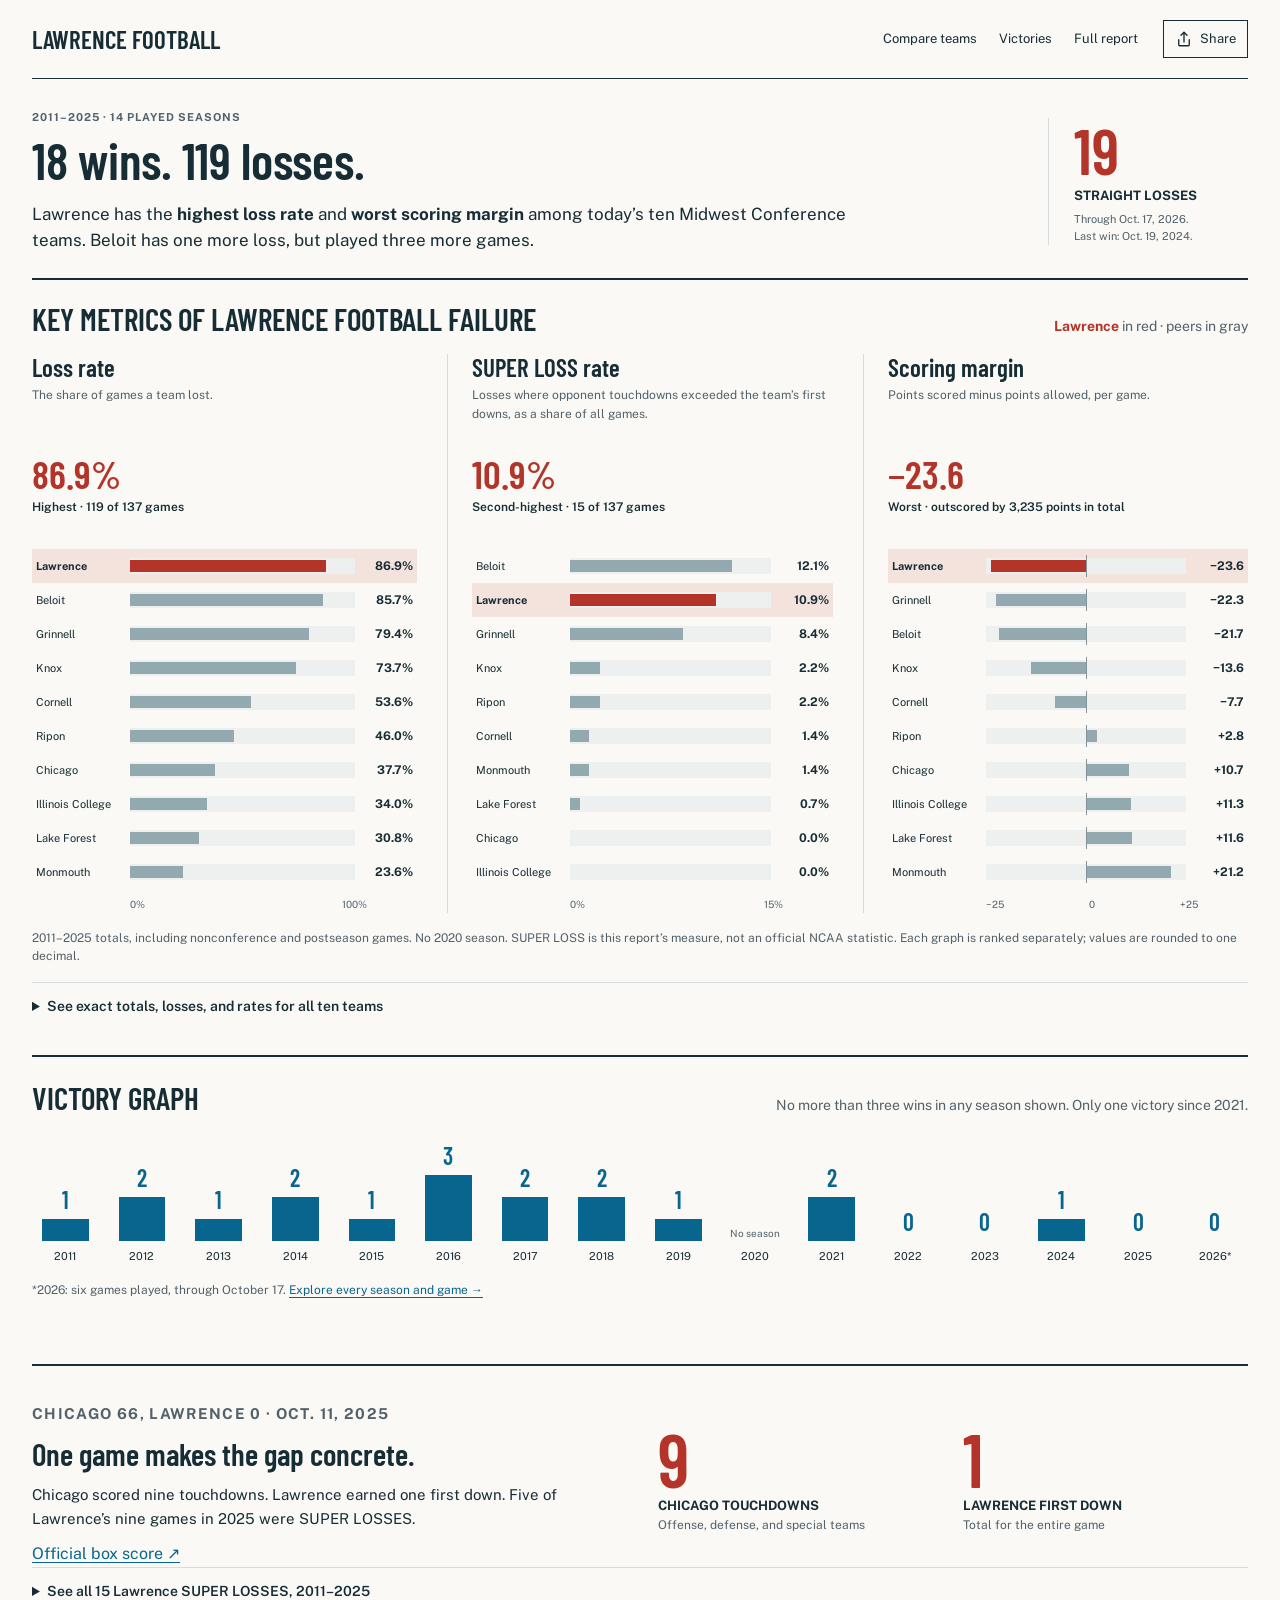
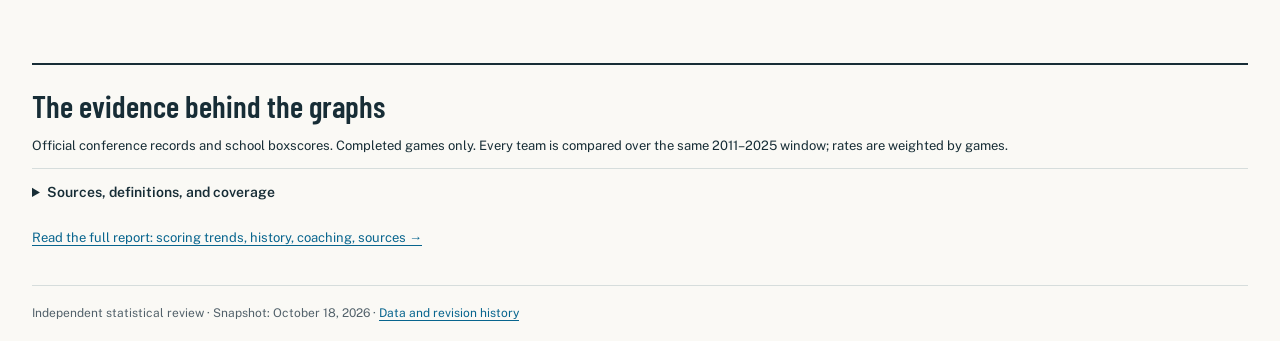
==== index.html @ 03ca4e8f "Lead with three peer graphs and condense football report" ====
<!doctype html><html lang="en"><head><meta charset="utf-8"><meta name="viewport" content="width=device-width,initial-scale=1"><title>Lawrence football: 18 wins, 119 losses</title><meta name="description" content="Lawrence football compared with every current Midwest Conference team across 2011–2025: loss rates, SUPER LOSS rates, scoring margins, and victories."><link rel="stylesheet" href="fonts.css"><link rel="stylesheet" href="story.css"><script defer src="story.js"></script></head><body><a class="skip" href="#main">Skip to report</a><div class="wrap"><header class="masthead"><a class="brand" href="#main">LAWRENCE FOOTBALL</a><nav aria-label="Report navigation"><a href="#conference-history">Compare teams</a><a href="#victories">Victories</a><a href="full-report.html">Full report</a></nav><div class="share-control"><button id="share-button" type="button" aria-label="Share this report"><svg width="18" height="18" viewBox="0 0 24 24" fill="none" stroke="currentColor" stroke-width="1.8" stroke-linecap="round" stroke-linejoin="round" aria-hidden="true"><path d="M12 16V3m-4 4 4-4 4 4M5 13v7a1 1 0 0 0 1 1h12a1 1 0 0 0 1-1v-7"/></svg>Share</button><span id="share-status" role="status" aria-live="polite"></span><div id="share-fallback" hidden><label for="share-url">Copy this link</label><input id="share-url" type="url" readonly value="https://omatty123.github.io/lu-football-review/"></div></div></header><main id="main">
<section class="opening"><div><p class="eyebrow">2011–2025 · 14 played seasons</p><h1>18 wins. 119 losses.</h1><p class="lede">Lawrence has the <strong>highest loss rate</strong> and <strong>worst scoring margin</strong> among today’s ten Midwest Conference teams. Beloit has one more loss, but played three more games.</p></div><aside class="streak" aria-label="Current losing streak"><strong>19</strong><span>STRAIGHT LOSSES</span><small>Through Oct. 17, 2026.<br>Last win: Oct. 19, 2024.</small></aside></section>
<section class="comparison" id="conference-history"><div class="section-heading"><h2>KEY METRICS OF LAWRENCE FOOTBALL FAILURE</h2><p class="legend"><b>Lawrence</b> in red · peers in gray</p></div><div class="compare-grid">
<article class="metric" id="loss-rate"><h3>Loss rate</h3><p class="metric-subtitle">The share of games a team lost.</p><div class="metric-value">86.9%</div><p class="metric-finding">Highest · 119 of 137 games</p><div class="chart " role="group" aria-label="Loss rates, 2011 through 2025"><div class="chart-row lawrence" title="18 wins; 119 losses in 137 games"><span>Lawrence</span><div class="track" aria-hidden="true"><i class="bar" style="left:0.000%;width:86.900%"></i></div><strong>86.9%</strong></div><div class="chart-row " title="20 wins; 120 losses in 140 games"><span>Beloit</span><div class="track" aria-hidden="true"><i class="bar" style="left:0.000%;width:85.700%"></i></div><strong>85.7%</strong></div><div class="chart-row " title="27 wins; 104 losses in 131 games"><span>Grinnell</span><div class="track" aria-hidden="true"><i class="bar" style="left:0.000%;width:79.400%"></i></div><strong>79.4%</strong></div><div class="chart-row " title="36 wins; 101 losses in 137 games"><span>Knox</span><div class="track" aria-hidden="true"><i class="bar" style="left:0.000%;width:73.700%"></i></div><strong>73.7%</strong></div><div class="chart-row " title="64 wins; 74 losses in 138 games"><span>Cornell</span><div class="track" aria-hidden="true"><i class="bar" style="left:0.000%;width:53.600%"></i></div><strong>53.6%</strong></div><div class="chart-row " title="75 wins; 64 losses in 139 games"><span>Ripon</span><div class="track" aria-hidden="true"><i class="bar" style="left:0.000%;width:46.000%"></i></div><strong>46.0%</strong></div><div class="chart-row " title="86 wins; 52 losses in 138 games"><span>Chicago</span><div class="track" aria-hidden="true"><i class="bar" style="left:0.000%;width:37.700%"></i></div><strong>37.7%</strong></div><div class="chart-row " title="93 wins; 48 losses in 141 games"><span>Illinois College</span><div class="track" aria-hidden="true"><i class="bar" style="left:0.000%;width:34.000%"></i></div><strong>34.0%</strong></div><div class="chart-row " title="99 wins; 44 losses in 143 games"><span>Lake Forest</span><div class="track" aria-hidden="true"><i class="bar" style="left:0.000%;width:30.800%"></i></div><strong>30.8%</strong></div><div class="chart-row " title="113 wins; 35 losses in 148 games"><span>Monmouth</span><div class="track" aria-hidden="true"><i class="bar" style="left:0.000%;width:23.600%"></i></div><strong>23.6%</strong></div></div><div class="axis" aria-hidden="true"><span>0%</span><span>100%</span></div></article>
<article class="metric" id="super-loss-rate"><h3>SUPER LOSS rate</h3><p class="metric-subtitle">Losses where opponent touchdowns exceeded the team’s first downs, as a share of all games.</p><div class="metric-value">10.9%</div><p class="metric-finding">Second-highest · 15 of 137 games</p><div class="chart " role="group" aria-label="SUPER LOSS rates, 2011 through 2025"><div class="chart-row " title="17 SUPER LOSSES in 140 games"><span>Beloit</span><div class="track" aria-hidden="true"><i class="bar" style="left:0.000%;width:80.667%"></i></div><strong>12.1%</strong></div><div class="chart-row lawrence" title="15 SUPER LOSSES in 137 games"><span>Lawrence</span><div class="track" aria-hidden="true"><i class="bar" style="left:0.000%;width:72.667%"></i></div><strong>10.9%</strong></div><div class="chart-row " title="11 SUPER LOSSES in 131 games"><span>Grinnell</span><div class="track" aria-hidden="true"><i class="bar" style="left:0.000%;width:56.000%"></i></div><strong>8.4%</strong></div><div class="chart-row " title="3 SUPER LOSSES in 137 games"><span>Knox</span><div class="track" aria-hidden="true"><i class="bar" style="left:0.000%;width:14.667%"></i></div><strong>2.2%</strong></div><div class="chart-row " title="3 SUPER LOSSES in 139 games"><span>Ripon</span><div class="track" aria-hidden="true"><i class="bar" style="left:0.000%;width:14.667%"></i></div><strong>2.2%</strong></div><div class="chart-row " title="2 SUPER LOSSES in 138 games"><span>Cornell</span><div class="track" aria-hidden="true"><i class="bar" style="left:0.000%;width:9.333%"></i></div><strong>1.4%</strong></div><div class="chart-row " title="2 SUPER LOSSES in 148 games"><span>Monmouth</span><div class="track" aria-hidden="true"><i class="bar" style="left:0.000%;width:9.333%"></i></div><strong>1.4%</strong></div><div class="chart-row " title="1 SUPER LOSSES in 143 games"><span>Lake Forest</span><div class="track" aria-hidden="true"><i class="bar" style="left:0.000%;width:4.667%"></i></div><strong>0.7%</strong></div><div class="chart-row " title="0 SUPER LOSSES in 138 games"><span>Chicago</span><div class="track" aria-hidden="true"><i class="bar" style="left:0.000%;width:0.000%"></i></div><strong>0.0%</strong></div><div class="chart-row " title="0 SUPER LOSSES in 141 games"><span>Illinois College</span><div class="track" aria-hidden="true"><i class="bar" style="left:0.000%;width:0.000%"></i></div><strong>0.0%</strong></div></div><div class="axis" aria-hidden="true"><span>0%</span><span>15%</span></div></article>
<article class="metric" id="scoring-margin"><h3>Scoring margin</h3><p class="metric-subtitle">Points scored minus points allowed, per game.</p><div class="metric-value">−23.6</div><p class="metric-finding">Worst · outscored by 3,235 points in total</p><div class="chart margin" role="group" aria-label="Average scoring margins, 2011 through 2025"><div class="chart-row lawrence" title="2151 points scored; 5386 allowed in 137 games"><span>Lawrence</span><div class="track" aria-hidden="true"><i class="bar" style="left:2.800%;width:47.200%"></i></div><strong>−23.6</strong></div><div class="chart-row " title="1974 points scored; 4898 allowed in 131 games"><span>Grinnell</span><div class="track" aria-hidden="true"><i class="bar" style="left:5.400%;width:44.600%"></i></div><strong>−22.3</strong></div><div class="chart-row " title="2321 points scored; 5356 allowed in 140 games"><span>Beloit</span><div class="track" aria-hidden="true"><i class="bar" style="left:6.600%;width:43.400%"></i></div><strong>−21.7</strong></div><div class="chart-row " title="2677 points scored; 4534 allowed in 137 games"><span>Knox</span><div class="track" aria-hidden="true"><i class="bar" style="left:22.800%;width:27.200%"></i></div><strong>−13.6</strong></div><div class="chart-row " title="3340 points scored; 4397 allowed in 138 games"><span>Cornell</span><div class="track" aria-hidden="true"><i class="bar" style="left:34.600%;width:15.400%"></i></div><strong>−7.7</strong></div><div class="chart-row " title="3792 points scored; 3403 allowed in 139 games"><span>Ripon</span><div class="track" aria-hidden="true"><i class="bar" style="left:50.000%;width:5.600%"></i></div><strong>+2.8</strong></div><div class="chart-row " title="4050 points scored; 2578 allowed in 138 games"><span>Chicago</span><div class="track" aria-hidden="true"><i class="bar" style="left:50.000%;width:21.400%"></i></div><strong>+10.7</strong></div><div class="chart-row " title="5118 points scored; 3529 allowed in 141 games"><span>Illinois College</span><div class="track" aria-hidden="true"><i class="bar" style="left:50.000%;width:22.600%"></i></div><strong>+11.3</strong></div><div class="chart-row " title="4558 points scored; 2904 allowed in 143 games"><span>Lake Forest</span><div class="track" aria-hidden="true"><i class="bar" style="left:50.000%;width:23.200%"></i></div><strong>+11.6</strong></div><div class="chart-row " title="5510 points scored; 2377 allowed in 148 games"><span>Monmouth</span><div class="track" aria-hidden="true"><i class="bar" style="left:50.000%;width:42.400%"></i></div><strong>+21.2</strong></div></div><div class="axis" aria-hidden="true"><span>−25</span><span>0</span><span>+25</span></div></article></div>
<p class="chart-note">2011–2025 totals, including nonconference and postseason games. No 2020 season. SUPER LOSS is this report’s measure, not an official NCAA statistic. Each graph is ranked separately; values are rounded to one decimal.</p>
<details class="details"><summary>See exact totals, losses, and rates for all ten teams</summary><div class="table-scroll" tabindex="0" role="region" aria-label="Full comparison table; scroll horizontally"><table><caption>2011–2025 · sorted by total losses</caption><thead><tr><th>Team</th><th>Losses</th><th>Wins</th><th>Games</th><th>Loss rate</th><th>Super losses</th><th>Super rate</th><th>Margin/game</th></tr></thead><tbody><tr class=""><th scope="row">Beloit</th><td>120</td><td>20</td><td>140</td><td>85.7%</td><td>17</td><td>12.1%</td><td>−21.7</td></tr><tr class="lawrence"><th scope="row">Lawrence</th><td>119</td><td>18</td><td>137</td><td>86.9%</td><td>15</td><td>10.9%</td><td>−23.6</td></tr><tr class=""><th scope="row">Grinnell</th><td>104</td><td>27</td><td>131</td><td>79.4%</td><td>11</td><td>8.4%</td><td>−22.3</td></tr><tr class=""><th scope="row">Knox</th><td>101</td><td>36</td><td>137</td><td>73.7%</td><td>3</td><td>2.2%</td><td>−13.6</td></tr><tr class=""><th scope="row">Cornell</th><td>74</td><td>64</td><td>138</td><td>53.6%</td><td>2</td><td>1.4%</td><td>−7.7</td></tr><tr class=""><th scope="row">Ripon</th><td>64</td><td>75</td><td>139</td><td>46.0%</td><td>3</td><td>2.2%</td><td>+2.8</td></tr><tr class=""><th scope="row">Chicago</th><td>52</td><td>86</td><td>138</td><td>37.7%</td><td>0</td><td>0.0%</td><td>+10.7</td></tr><tr class=""><th scope="row">Illinois College</th><td>48</td><td>93</td><td>141</td><td>34.0%</td><td>0</td><td>0.0%</td><td>+11.3</td></tr><tr class=""><th scope="row">Lake Forest</th><td>44</td><td>99</td><td>143</td><td>30.8%</td><td>1</td><td>0.7%</td><td>+11.6</td></tr><tr class=""><th scope="row">Monmouth</th><td>35</td><td>113</td><td>148</td><td>23.6%</td><td>2</td><td>1.4%</td><td>+21.2</td></tr></tbody></table></div><p><a href="data/mwc-2011-2025.csv" download>Record and scoring data</a> · <a href="data/mwc-super-rates-2011-2025.csv" download>SUPER LOSS rates</a> · <a href="full-report.html#conference">2025 comparison</a></p></details></section>
<section class="story-section" id="victories"><div class="section-heading"><h2>VICTORY GRAPH</h2><p>No more than three wins in any season shown. Only one victory since 2021.</p></div><div class="victory-graph" id="victory-graph" role="group" aria-label="Lawrence victories each season, 2011 through 2026"><div class="victory-year"><div class="victory-column"><strong>1</strong><div class="victory-bar" style="height:22px" aria-hidden="true"></div></div><span class="victory-label">2011</span></div><div class="victory-year"><div class="victory-column"><strong>2</strong><div class="victory-bar" style="height:44px" aria-hidden="true"></div></div><span class="victory-label">2012</span></div><div class="victory-year"><div class="victory-column"><strong>1</strong><div class="victory-bar" style="height:22px" aria-hidden="true"></div></div><span class="victory-label">2013</span></div><div class="victory-year"><div class="victory-column"><strong>2</strong><div class="victory-bar" style="height:44px" aria-hidden="true"></div></div><span class="victory-label">2014</span></div><div class="victory-year"><div class="victory-column"><strong>1</strong><div class="victory-bar" style="height:22px" aria-hidden="true"></div></div><span class="victory-label">2015</span></div><div class="victory-year"><div class="victory-column"><strong>3</strong><div class="victory-bar" style="height:66px" aria-hidden="true"></div></div><span class="victory-label">2016</span></div><div class="victory-year"><div class="victory-column"><strong>2</strong><div class="victory-bar" style="height:44px" aria-hidden="true"></div></div><span class="victory-label">2017</span></div><div class="victory-year"><div class="victory-column"><strong>2</strong><div class="victory-bar" style="height:44px" aria-hidden="true"></div></div><span class="victory-label">2018</span></div><div class="victory-year"><div class="victory-column"><strong>1</strong><div class="victory-bar" style="height:22px" aria-hidden="true"></div></div><span class="victory-label">2019</span></div><div class="victory-year"><div class="victory-column"><span class="no-season">No season</span></div><span class="victory-label">2020</span></div><div class="victory-year"><div class="victory-column"><strong>2</strong><div class="victory-bar" style="height:44px" aria-hidden="true"></div></div><span class="victory-label">2021</span></div><div class="victory-year"><div class="victory-column"><strong>0</strong><div class="victory-bar" style="height:0px" aria-hidden="true"></div></div><span class="victory-label">2022</span></div><div class="victory-year"><div class="victory-column"><strong>0</strong><div class="victory-bar" style="height:0px" aria-hidden="true"></div></div><span class="victory-label">2023</span></div><div class="victory-year"><div class="victory-column"><strong>1</strong><div class="victory-bar" style="height:22px" aria-hidden="true"></div></div><span class="victory-label">2024</span></div><div class="victory-year"><div class="victory-column"><strong>0</strong><div class="victory-bar" style="height:0px" aria-hidden="true"></div></div><span class="victory-label">2025</span></div><div class="victory-year"><div class="victory-column"><strong>0</strong><div class="victory-bar" style="height:0px" aria-hidden="true"></div></div><span class="victory-label">2026*</span></div></div><p class="chart-note">*2026: six games played, through October 17. <a href="full-report.html#seasons">Explore every season and game →</a></p></section>
<section class="story-section" id="super-losses"><div class="spotlight"><div><p class="eyebrow">Chicago 66, Lawrence 0 · Oct. 11, 2025</p><h2>One game makes the gap concrete.</h2><p>Chicago scored nine touchdowns. Lawrence earned one first down. Five of Lawrence’s nine games in 2025 were SUPER LOSSES.</p><a href="https://vikings.lawrence.edu/sports/football/stats/2025/university-of-chicago/boxscore/5421">Official box score ↗</a></div><div class="score-contrast"><div><strong>9</strong><span>CHICAGO TOUCHDOWNS</span><small>Offense, defense, and special teams</small></div><div><strong>1</strong><span>LAWRENCE FIRST DOWN</span><small>Total for the entire game</small></div></div></div><details class="details"><summary>See all 15 Lawrence SUPER LOSSES, 2011–2025</summary><div class="table-scroll" tabindex="0" role="region" aria-label="Lawrence super losses; scroll horizontally"><table><thead><tr><th>Year</th><th>Opponent / source</th><th>LU score</th><th>LU first downs</th><th>Opponent TDs</th></tr></thead><tbody><tr><td>2012</td><th scope="row"><a href="https://vikings.lawrence.edu/sports/football/stats/2012/st-norbert/boxscore/334">St. Norbert</a></th><td>7–79</td><td>3</td><td>11</td></tr><tr><td>2015</td><th scope="row"><a href="https://vikings.lawrence.edu/sports/football/stats/2015/rockford/boxscore/359">Rockford</a></th><td>17–52</td><td>5</td><td>7</td></tr><tr><td>2018</td><th scope="row"><a href="https://vikings.lawrence.edu/sports/football/stats/2018/st-norbert/boxscore/395">St. Norbert</a></th><td>0–46</td><td>4</td><td>6</td></tr><tr><td>2019</td><th scope="row"><a href="https://vikings.lawrence.edu/sports/football/stats/2019/st-norbert/boxscore/3001">St. Norbert</a></th><td>0–41</td><td>2</td><td>5</td></tr><tr><td>2021</td><th scope="row"><a href="https://vikings.lawrence.edu/sports/football/stats/2021/university-of-chicago/boxscore/3703">Chicago</a></th><td>0–66</td><td>2</td><td>9</td></tr><tr><td>2022</td><th scope="row"><a href="https://vikings.lawrence.edu/sports/football/stats/2022/lake-forest-college/boxscore/4099">Lake Forest</a></th><td>0–55</td><td>2</td><td>7</td></tr><tr><td>2022</td><th scope="row"><a href="https://vikings.lawrence.edu/sports/football/stats/2022/beloit-college/boxscore/4105">Beloit</a></th><td>0–56</td><td>6</td><td>8</td></tr><tr><td>2022</td><th scope="row"><a href="https://vikings.lawrence.edu/sports/football/stats/2022/university-of-chicago/boxscore/4107">Chicago</a></th><td>0–60</td><td>3</td><td>8</td></tr><tr><td>2022</td><th scope="row"><a href="https://vikings.lawrence.edu/sports/football/stats/2022/ripon-college/boxscore/4108">Ripon</a></th><td>0–82</td><td>3</td><td>12</td></tr><tr><td>2024</td><th scope="row"><a href="https://vikings.lawrence.edu/sports/football/stats/2024/illinois-college/boxscore/4981">Illinois</a></th><td>0–84</td><td>11</td><td>12</td></tr><tr><td>2025</td><th scope="row"><a href="https://vikings.lawrence.edu/sports/football/stats/2025/monmouth-college/boxscore/5418">Monmouth</a></th><td>7–78</td><td>7</td><td>10</td></tr><tr><td>2025</td><th scope="row"><a href="https://vikings.lawrence.edu/sports/football/stats/2025/illinois-college/boxscore/5420">Illinois</a></th><td>0–59</td><td>6</td><td>8</td></tr><tr><td>2025</td><th scope="row"><a href="https://vikings.lawrence.edu/sports/football/stats/2025/university-of-chicago/boxscore/5421">Chicago</a></th><td>0–66</td><td>1</td><td>9</td></tr><tr><td>2025</td><th scope="row"><a href="https://vikings.lawrence.edu/sports/football/stats/2025/lake-forest-college/boxscore/5424">Lake Forest</a></th><td>0–72</td><td>4</td><td>10</td></tr><tr><td>2025</td><th scope="row"><a href="https://vikings.lawrence.edu/sports/football/stats/2025/grinnell-college/boxscore/5425">Grinnell</a></th><td>6–63</td><td>4</td><td>8</td></tr></tbody></table></div></details></section>
<section class="story-section evidence" id="evidence"><h2>The evidence behind the graphs</h2><p>Official conference records and school boxscores. Completed games only. Every team is compared over the same 2011–2025 window; rates are weighted by games.</p><details class="details"><summary>Sources, definitions, and coverage</summary><ul><li><strong>Comparison group:</strong> the ten 2025 MWC teams, including Chicago’s pre-2017 and Cornell’s 2011 seasons. <a href="full-report.html#conference-history">Former members and membership-period comparison</a> remain in the full report.</li><li><strong>Loss rate:</strong> losses ÷ all completed games. <strong>SUPER LOSS rate:</strong> qualifying losses ÷ all completed games, including wins in the denominator. Opponent total touchdowns must be strictly greater than the losing team’s first downs. Equality does not count.</li><li><strong>Scoring margin:</strong> total points scored minus total points allowed, divided by games. All points count; this is not a pure measure of the defense. Opponent strength is not adjusted.</li><li><strong>Unequal schedules:</strong> canceled games are excluded. Grinnell played three games in 2019 and eight in 2022. No team played a 2020 MWC season.</li><li><strong>Audit coverage:</strong> all 761 defeats checked; 54 qualifying SUPER LOSSES. Scoring-summary checks agreed in 759 cases. Two malformed summaries were resolved using team-statistics totals; neither game qualifies as a SUPER LOSS. Row-level notes are in the audit data.</li><li><strong>Audit:</strong> <a href="data/mwc-2011-2025-seasons.csv">160 team-season rows with sources</a> · <a href="data/mwc-super-audit-2011-2025.json">Every audited defeat and boxscore</a> · <a href="https://midwestconference.org/sports/2011/4/14/FB_0414112406.aspx">Official MWC archive</a>.</li></ul></details><p><a href="full-report.html">Read the full report: scoring trends, history, coaching, sources →</a></p></section></main><footer>Independent statistical review · Snapshot: October 18, 2026 · <a href="https://github.com/omatty123/lu-football-review">Data and revision history</a></footer></div></body></html>
---- fonts.css ----
@font-face {
  font-family: 'Barlow Condensed';
  font-style: normal;
  font-weight: 600;
  font-display: swap;
  src: url(assets/font-0.ttf) format('truetype');
}
@font-face {
  font-family: 'Barlow Condensed';
  font-style: normal;
  font-weight: 700;
  font-display: swap;
  src: url(assets/font-1.ttf) format('truetype');
}
@font-face {
  font-family: 'Public Sans';
  font-style: normal;
  font-weight: 400;
  font-display: swap;
  src: url(assets/font-2.ttf) format('truetype');
}
@font-face {
  font-family: 'Public Sans';
  font-style: normal;
  font-weight: 500;
  font-display: swap;
  src: url(assets/font-3.ttf) format('truetype');
}
@font-face {
  font-family: 'Public Sans';
  font-style: normal;
  font-weight: 600;
  font-display: swap;
  src: url(assets/font-4.ttf) format('truetype');
}
@font-face {
  font-family: 'Public Sans';
  font-style: normal;
  font-weight: 700;
  font-display: swap;
  src: url(assets/font-5.ttf) format('truetype');
}
---- story.css ----
:root{--paper:#faf9f5;--ink:#172d36;--muted:#52616a;--rule:#d6dddc;--red:#b43429;--blue:#08658e;--peer:#93a9b0;--display:'Barlow Condensed',Arial,sans-serif;--body:'Public Sans',Arial,sans-serif}*{box-sizing:border-box}html{scroll-behavior:smooth}body{margin:0;background:var(--paper);color:var(--ink);font:16px/1.55 var(--body)}a{color:var(--blue);text-underline-offset:3px}button,input{font:inherit}button,a,summary{touch-action:manipulation}button:focus-visible,a:focus-visible,summary:focus-visible,[tabindex]:focus-visible{outline:3px solid var(--blue);outline-offset:4px}.skip{position:absolute;top:-70px;left:20px;background:white;padding:10px}.skip:focus{top:10px;z-index:10}.wrap{width:min(1280px,calc(100% - 64px));margin:auto}.masthead{display:flex;align-items:center;justify-content:space-between;gap:25px;padding:20px 0;border-bottom:1px solid var(--ink)}.brand{font:600 25px/1 var(--display);text-decoration:none;color:var(--ink)}nav{display:flex;gap:22px;margin-left:auto;font-size:13px}nav a{color:var(--ink);text-decoration:none}.share-control{position:relative}#share-button{display:flex;align-items:center;gap:7px;border:1px solid var(--ink);padding:8px 11px;background:transparent;color:var(--ink);font-size:13px;cursor:pointer}#share-status{font-size:11px;position:absolute;right:0;top:100%;width:170px;text-align:right}#share-fallback{position:absolute;right:0;top:100%;z-index:5;padding:15px;background:var(--paper);border:1px solid var(--rule);width:300px}#share-fallback label{font-size:13px}#share-url{width:100%;padding:8px;font-size:12px}.opening{display:grid;grid-template-columns:1fr auto;gap:45px;padding:30px 0 25px;align-items:center}.eyebrow{font-size:11px;font-weight:700;letter-spacing:.09em;text-transform:uppercase;color:var(--muted);margin:0 0 6px}h1,h2,h3,p{margin:0}h1,h2,h3{font-family:var(--display);font-weight:600;line-height:1.1}h1{font-size:clamp(38px,4vw,58px)}.lede{max-width:850px;font-size:17px;margin-top:12px}.streak{padding-left:25px;border-left:1px solid var(--rule);width:200px}.streak strong{font:600 64px/1 var(--display);color:var(--red)}.streak span{display:block;font-weight:700;font-size:13px;margin:4px 0}.streak small{display:block;font-size:11px;color:var(--muted)}.comparison{padding-top:22px;border-top:2px solid var(--ink)}.section-heading{display:flex;justify-content:space-between;align-items:baseline;gap:20px;margin-bottom:16px}h2{font-size:31px}.legend{font-size:12px;white-space:nowrap}.legend b{color:var(--red)}.compare-grid{display:grid;grid-template-columns:repeat(3,minmax(0,1fr));gap:30px}.metric{min-width:0}.metric+.metric{border-left:1px solid var(--rule);padding-left:24px}h3{font-size:25px}.metric-subtitle{font-size:12px;color:var(--muted);margin:5px 0 12px;min-height:56px}.metric-value{font:600 39px/1 var(--display);color:var(--red)}.metric-finding{font-size:12px;font-weight:600;margin:5px 0 14px;min-height:37px}.chart-row{display:grid;grid-template-columns:86px minmax(0,1fr) 50px;align-items:center;gap:8px;padding:7px 4px;font-size:11px;min-height:34px}.chart-row.lawrence{background:#f4e2dd;font-weight:700}.chart-row strong{text-align:right;font-size:12px}.track{height:16px;background:#edf0ee;position:relative}.bar{position:absolute;height:12px;top:2px;background:var(--peer);left:0}.lawrence .bar{background:var(--red)}.margin .track:after{content:'';position:absolute;left:50%;top:-3px;bottom:-3px;width:1px;background:#849298}.axis{display:flex;justify-content:space-between;margin:8px 50px 0 98px;font-size:10px;color:var(--muted)}.chart-note{font-size:12px;color:var(--muted);margin:16px 0}.details{border-top:1px solid var(--rule);padding:13px 0;font-size:14px}.details summary{cursor:pointer;font-weight:600}.details[open] summary{margin-bottom:14px}.details p{margin:12px 0}.table-scroll{overflow:auto;max-width:100%}table{width:100%;border-collapse:collapse;font-size:13px;min-width:780px;font-variant-numeric:tabular-nums}th,td{padding:10px 12px;border-bottom:1px solid var(--rule);text-align:right}th:first-child,td:first-child{text-align:left}thead th{font-size:11px;text-transform:uppercase;color:var(--muted)}tr.lawrence{background:#f4e2dd}caption{text-align:left;font-weight:600;margin-bottom:10px}.story-section{border-top:2px solid var(--ink);padding:24px 0;margin-top:24px}.section-heading p{font-size:14px;color:var(--muted);max-width:650px}.victory-graph{display:grid;grid-template-columns:repeat(16,1fr);gap:10px;margin:20px 0 10px}.victory-year{text-align:center}.victory-column{height:105px;display:flex;flex-direction:column;align-items:center;justify-content:flex-end}.victory-column strong{font:600 24px/1.1 var(--display);color:var(--blue)}.victory-bar{width:70%;background:var(--blue);margin-top:6px}.victory-label{font-size:11px;display:block;margin-top:7px}.no-season{font-size:10px;color:var(--muted)}.spotlight{display:grid;grid-template-columns:1fr 1fr;gap:35px;align-items:center}.spotlight p{font-size:15px;margin:12px 0}.score-contrast{display:grid;grid-template-columns:1fr 1fr;gap:20px;padding:18px 0}.score-contrast strong{font:600 74px/1 var(--display);color:var(--red)}.score-contrast span{display:block;font-size:13px;font-weight:700}.score-contrast small{display:block;color:var(--muted);font-size:12px}.evidence{font-size:13px;padding-bottom:25px}.evidence p{margin:12px 0}.evidence ul{padding-left:20px}.evidence li{margin:8px 0}footer{border-top:1px solid var(--rule);padding:18px 0;font-size:12px;color:var(--muted)}.pending{min-height:350px;display:flex;align-items:center;color:var(--muted)}
@media(max-width:1000px){.wrap{width:calc(100% - 40px)}.compare-grid{gap:18px}.metric+.metric{padding-left:16px}.chart-row{grid-template-columns:75px 1fr 43px;gap:5px;font-size:10px}.axis{margin-left:84px;margin-right:45px}.opening{gap:24px}.streak{width:165px}}
@media(max-width:740px){.masthead{flex-wrap:wrap;gap:15px;padding:16px 0}nav{order:3;width:100%;margin:0;gap:24px}.brand{font-size:23px}.opening{grid-template-columns:1fr;padding:24px 0;gap:20px}.streak{display:grid;grid-template-columns:auto 1fr;column-gap:12px;width:auto;border:0;padding:0;align-items:center}.streak strong{font-size:47px;grid-row:span 2}.streak span{margin:0}.streak small{max-width:270px}.lede{font-size:16px}.section-heading{display:block}h2{font-size:29px}.legend{margin-top:8px}.compare-grid{grid-template-columns:1fr;gap:26px}.metric+.metric{border:0;border-top:1px solid var(--rule);padding:22px 0 0}.metric-subtitle,.metric-finding{min-height:0}.metric-subtitle{margin-bottom:10px}.metric-finding{margin-bottom:12px}.chart-row{grid-template-columns:96px 1fr 53px;font-size:12px;gap:8px;padding:7px 5px}.axis{margin-left:109px;margin-right:58px}.victory-graph{gap:4px;overflow-x:auto;min-height:150px}.victory-label{font-size:9px;writing-mode:vertical-rl;margin:8px auto}.victory-column strong{font-size:21px}.victory-bar{width:85%}.spotlight{grid-template-columns:1fr;gap:8px}.score-contrast{padding:0}.score-contrast strong{font-size:64px}.story-section .section-heading p{margin-top:10px}.evidence{font-size:13px}}
@media(prefers-reduced-motion:reduce){html{scroll-behavior:auto}}
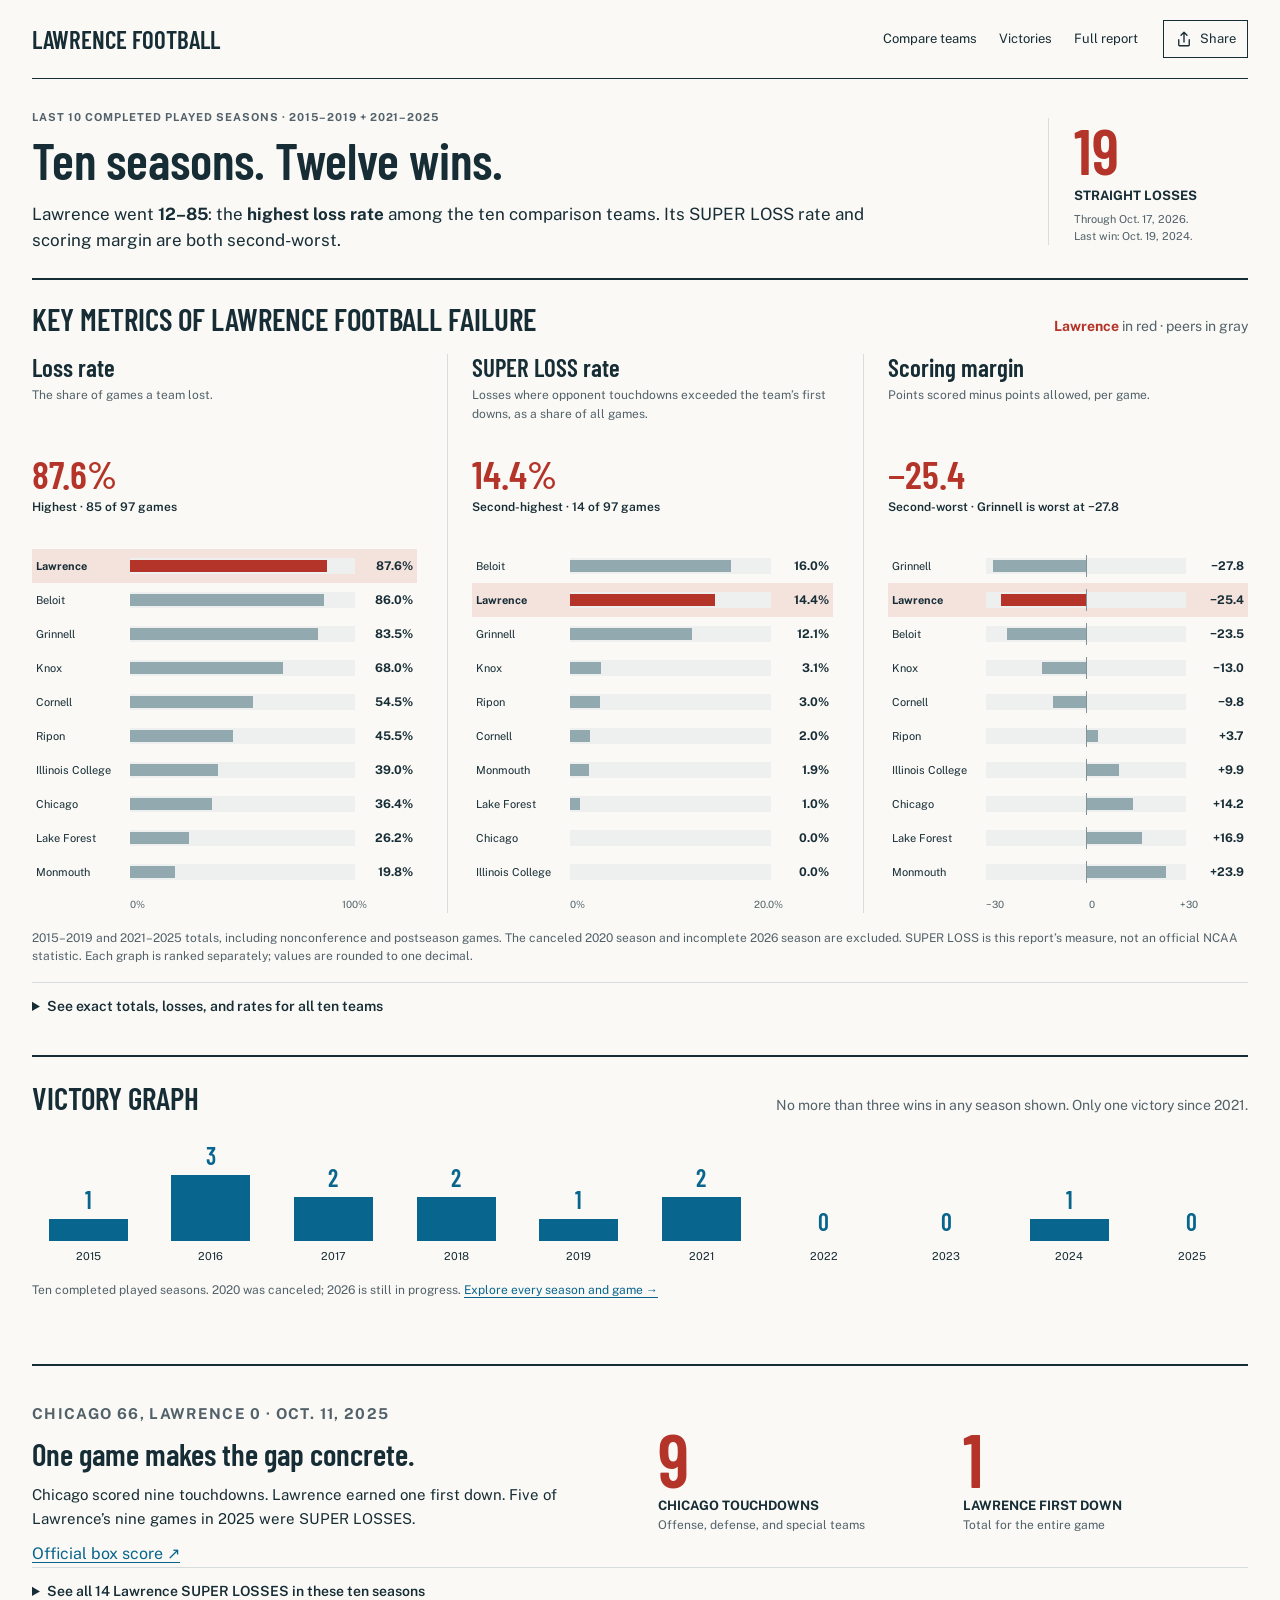
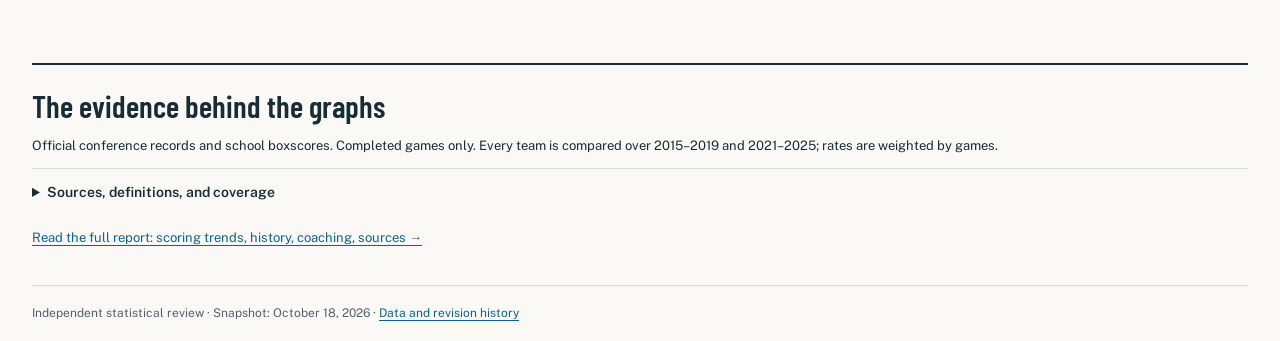
==== commit 75588179: "Use last ten completed played seasons on homepage" ====
--- a/index.html
+++ b/index.html
@@ -1,11 +1,11 @@
-<!doctype html><html lang="en"><head><meta charset="utf-8"><meta name="viewport" content="width=device-width,initial-scale=1"><title>Lawrence football: 18 wins, 119 losses</title><meta name="description" content="Lawrence football compared with every current Midwest Conference team across 2011–2025: loss rates, SUPER LOSS rates, scoring margins, and victories."><link rel="stylesheet" href="fonts.css"><link rel="stylesheet" href="story.css"><script defer src="story.js"></script></head><body><a class="skip" href="#main">Skip to report</a><div class="wrap"><header class="masthead"><a class="brand" href="#main">LAWRENCE FOOTBALL</a><nav aria-label="Report navigation"><a href="#conference-history">Compare teams</a><a href="#victories">Victories</a><a href="full-report.html">Full report</a></nav><div class="share-control"><button id="share-button" type="button" aria-label="Share this report"><svg width="18" height="18" viewBox="0 0 24 24" fill="none" stroke="currentColor" stroke-width="1.8" stroke-linecap="round" stroke-linejoin="round" aria-hidden="true"><path d="M12 16V3m-4 4 4-4 4 4M5 13v7a1 1 0 0 0 1 1h12a1 1 0 0 0 1-1v-7"/></svg>Share</button><span id="share-status" role="status" aria-live="polite"></span><div id="share-fallback" hidden><label for="share-url">Copy this link</label><input id="share-url" type="url" readonly value="https://omatty123.github.io/lu-football-review/"></div></div></header><main id="main">
-<section class="opening"><div><p class="eyebrow">2011–2025 · 14 played seasons</p><h1>18 wins. 119 losses.</h1><p class="lede">Lawrence has the <strong>highest loss rate</strong> and <strong>worst scoring margin</strong> among today’s ten Midwest Conference teams. Beloit has one more loss, but played three more games.</p></div><aside class="streak" aria-label="Current losing streak"><strong>19</strong><span>STRAIGHT LOSSES</span><small>Through Oct. 17, 2026.<br>Last win: Oct. 19, 2024.</small></aside></section>
+<!doctype html><html lang="en"><head><meta charset="utf-8"><meta name="viewport" content="width=device-width,initial-scale=1"><title>Lawrence football: ten seasons, twelve wins</title><meta name="description" content="Lawrence football compared with every current Midwest Conference team over the last ten completed played seasons (2015–2019 and 2021–2025): loss rates, SUPER LOSS rates, scoring margins, and victories."><link rel="stylesheet" href="fonts.css"><link rel="stylesheet" href="story.css"><script defer src="story.js"></script></head><body><a class="skip" href="#main">Skip to report</a><div class="wrap"><header class="masthead"><a class="brand" href="#main">LAWRENCE FOOTBALL</a><nav aria-label="Report navigation"><a href="#conference-history">Compare teams</a><a href="#victories">Victories</a><a href="full-report.html">Full report</a></nav><div class="share-control"><button id="share-button" type="button" aria-label="Share this report"><svg width="18" height="18" viewBox="0 0 24 24" fill="none" stroke="currentColor" stroke-width="1.8" stroke-linecap="round" stroke-linejoin="round" aria-hidden="true"><path d="M12 16V3m-4 4 4-4 4 4M5 13v7a1 1 0 0 0 1 1h12a1 1 0 0 0 1-1v-7"/></svg>Share</button><span id="share-status" role="status" aria-live="polite"></span><div id="share-fallback" hidden><label for="share-url">Copy this link</label><input id="share-url" type="url" readonly value="https://omatty123.github.io/lu-football-review/"></div></div></header><main id="main">
+<section class="opening"><div><p class="eyebrow">Last 10 completed played seasons · 2015–2019 + 2021–2025</p><h1>Ten seasons. Twelve wins.</h1><p class="lede">Lawrence went <strong>12–85</strong>: the <strong>highest loss rate</strong> among the ten comparison teams. Its SUPER LOSS rate and scoring margin are both second-worst.</p></div><aside class="streak" aria-label="Current losing streak"><strong>19</strong><span>STRAIGHT LOSSES</span><small>Through Oct. 17, 2026.<br>Last win: Oct. 19, 2024.</small></aside></section>
 <section class="comparison" id="conference-history"><div class="section-heading"><h2>KEY METRICS OF LAWRENCE FOOTBALL FAILURE</h2><p class="legend"><b>Lawrence</b> in red · peers in gray</p></div><div class="compare-grid">
-<article class="metric" id="loss-rate"><h3>Loss rate</h3><p class="metric-subtitle">The share of games a team lost.</p><div class="metric-value">86.9%</div><p class="metric-finding">Highest · 119 of 137 games</p><div class="chart " role="group" aria-label="Loss rates, 2011 through 2025"><div class="chart-row lawrence" title="18 wins; 119 losses in 137 games"><span>Lawrence</span><div class="track" aria-hidden="true"><i class="bar" style="left:0.000%;width:86.900%"></i></div><strong>86.9%</strong></div><div class="chart-row " title="20 wins; 120 losses in 140 games"><span>Beloit</span><div class="track" aria-hidden="true"><i class="bar" style="left:0.000%;width:85.700%"></i></div><strong>85.7%</strong></div><div class="chart-row " title="27 wins; 104 losses in 131 games"><span>Grinnell</span><div class="track" aria-hidden="true"><i class="bar" style="left:0.000%;width:79.400%"></i></div><strong>79.4%</strong></div><div class="chart-row " title="36 wins; 101 losses in 137 games"><span>Knox</span><div class="track" aria-hidden="true"><i class="bar" style="left:0.000%;width:73.700%"></i></div><strong>73.7%</strong></div><div class="chart-row " title="64 wins; 74 losses in 138 games"><span>Cornell</span><div class="track" aria-hidden="true"><i class="bar" style="left:0.000%;width:53.600%"></i></div><strong>53.6%</strong></div><div class="chart-row " title="75 wins; 64 losses in 139 games"><span>Ripon</span><div class="track" aria-hidden="true"><i class="bar" style="left:0.000%;width:46.000%"></i></div><strong>46.0%</strong></div><div class="chart-row " title="86 wins; 52 losses in 138 games"><span>Chicago</span><div class="track" aria-hidden="true"><i class="bar" style="left:0.000%;width:37.700%"></i></div><strong>37.7%</strong></div><div class="chart-row " title="93 wins; 48 losses in 141 games"><span>Illinois College</span><div class="track" aria-hidden="true"><i class="bar" style="left:0.000%;width:34.000%"></i></div><strong>34.0%</strong></div><div class="chart-row " title="99 wins; 44 losses in 143 games"><span>Lake Forest</span><div class="track" aria-hidden="true"><i class="bar" style="left:0.000%;width:30.800%"></i></div><strong>30.8%</strong></div><div class="chart-row " title="113 wins; 35 losses in 148 games"><span>Monmouth</span><div class="track" aria-hidden="true"><i class="bar" style="left:0.000%;width:23.600%"></i></div><strong>23.6%</strong></div></div><div class="axis" aria-hidden="true"><span>0%</span><span>100%</span></div></article>
-<article class="metric" id="super-loss-rate"><h3>SUPER LOSS rate</h3><p class="metric-subtitle">Losses where opponent touchdowns exceeded the team’s first downs, as a share of all games.</p><div class="metric-value">10.9%</div><p class="metric-finding">Second-highest · 15 of 137 games</p><div class="chart " role="group" aria-label="SUPER LOSS rates, 2011 through 2025"><div class="chart-row " title="17 SUPER LOSSES in 140 games"><span>Beloit</span><div class="track" aria-hidden="true"><i class="bar" style="left:0.000%;width:80.667%"></i></div><strong>12.1%</strong></div><div class="chart-row lawrence" title="15 SUPER LOSSES in 137 games"><span>Lawrence</span><div class="track" aria-hidden="true"><i class="bar" style="left:0.000%;width:72.667%"></i></div><strong>10.9%</strong></div><div class="chart-row " title="11 SUPER LOSSES in 131 games"><span>Grinnell</span><div class="track" aria-hidden="true"><i class="bar" style="left:0.000%;width:56.000%"></i></div><strong>8.4%</strong></div><div class="chart-row " title="3 SUPER LOSSES in 137 games"><span>Knox</span><div class="track" aria-hidden="true"><i class="bar" style="left:0.000%;width:14.667%"></i></div><strong>2.2%</strong></div><div class="chart-row " title="3 SUPER LOSSES in 139 games"><span>Ripon</span><div class="track" aria-hidden="true"><i class="bar" style="left:0.000%;width:14.667%"></i></div><strong>2.2%</strong></div><div class="chart-row " title="2 SUPER LOSSES in 138 games"><span>Cornell</span><div class="track" aria-hidden="true"><i class="bar" style="left:0.000%;width:9.333%"></i></div><strong>1.4%</strong></div><div class="chart-row " title="2 SUPER LOSSES in 148 games"><span>Monmouth</span><div class="track" aria-hidden="true"><i class="bar" style="left:0.000%;width:9.333%"></i></div><strong>1.4%</strong></div><div class="chart-row " title="1 SUPER LOSSES in 143 games"><span>Lake Forest</span><div class="track" aria-hidden="true"><i class="bar" style="left:0.000%;width:4.667%"></i></div><strong>0.7%</strong></div><div class="chart-row " title="0 SUPER LOSSES in 138 games"><span>Chicago</span><div class="track" aria-hidden="true"><i class="bar" style="left:0.000%;width:0.000%"></i></div><strong>0.0%</strong></div><div class="chart-row " title="0 SUPER LOSSES in 141 games"><span>Illinois College</span><div class="track" aria-hidden="true"><i class="bar" style="left:0.000%;width:0.000%"></i></div><strong>0.0%</strong></div></div><div class="axis" aria-hidden="true"><span>0%</span><span>15%</span></div></article>
-<article class="metric" id="scoring-margin"><h3>Scoring margin</h3><p class="metric-subtitle">Points scored minus points allowed, per game.</p><div class="metric-value">−23.6</div><p class="metric-finding">Worst · outscored by 3,235 points in total</p><div class="chart margin" role="group" aria-label="Average scoring margins, 2011 through 2025"><div class="chart-row lawrence" title="2151 points scored; 5386 allowed in 137 games"><span>Lawrence</span><div class="track" aria-hidden="true"><i class="bar" style="left:2.800%;width:47.200%"></i></div><strong>−23.6</strong></div><div class="chart-row " title="1974 points scored; 4898 allowed in 131 games"><span>Grinnell</span><div class="track" aria-hidden="true"><i class="bar" style="left:5.400%;width:44.600%"></i></div><strong>−22.3</strong></div><div class="chart-row " title="2321 points scored; 5356 allowed in 140 games"><span>Beloit</span><div class="track" aria-hidden="true"><i class="bar" style="left:6.600%;width:43.400%"></i></div><strong>−21.7</strong></div><div class="chart-row " title="2677 points scored; 4534 allowed in 137 games"><span>Knox</span><div class="track" aria-hidden="true"><i class="bar" style="left:22.800%;width:27.200%"></i></div><strong>−13.6</strong></div><div class="chart-row " title="3340 points scored; 4397 allowed in 138 games"><span>Cornell</span><div class="track" aria-hidden="true"><i class="bar" style="left:34.600%;width:15.400%"></i></div><strong>−7.7</strong></div><div class="chart-row " title="3792 points scored; 3403 allowed in 139 games"><span>Ripon</span><div class="track" aria-hidden="true"><i class="bar" style="left:50.000%;width:5.600%"></i></div><strong>+2.8</strong></div><div class="chart-row " title="4050 points scored; 2578 allowed in 138 games"><span>Chicago</span><div class="track" aria-hidden="true"><i class="bar" style="left:50.000%;width:21.400%"></i></div><strong>+10.7</strong></div><div class="chart-row " title="5118 points scored; 3529 allowed in 141 games"><span>Illinois College</span><div class="track" aria-hidden="true"><i class="bar" style="left:50.000%;width:22.600%"></i></div><strong>+11.3</strong></div><div class="chart-row " title="4558 points scored; 2904 allowed in 143 games"><span>Lake Forest</span><div class="track" aria-hidden="true"><i class="bar" style="left:50.000%;width:23.200%"></i></div><strong>+11.6</strong></div><div class="chart-row " title="5510 points scored; 2377 allowed in 148 games"><span>Monmouth</span><div class="track" aria-hidden="true"><i class="bar" style="left:50.000%;width:42.400%"></i></div><strong>+21.2</strong></div></div><div class="axis" aria-hidden="true"><span>−25</span><span>0</span><span>+25</span></div></article></div>
-<p class="chart-note">2011–2025 totals, including nonconference and postseason games. No 2020 season. SUPER LOSS is this report’s measure, not an official NCAA statistic. Each graph is ranked separately; values are rounded to one decimal.</p>
-<details class="details"><summary>See exact totals, losses, and rates for all ten teams</summary><div class="table-scroll" tabindex="0" role="region" aria-label="Full comparison table; scroll horizontally"><table><caption>2011–2025 · sorted by total losses</caption><thead><tr><th>Team</th><th>Losses</th><th>Wins</th><th>Games</th><th>Loss rate</th><th>Super losses</th><th>Super rate</th><th>Margin/game</th></tr></thead><tbody><tr class=""><th scope="row">Beloit</th><td>120</td><td>20</td><td>140</td><td>85.7%</td><td>17</td><td>12.1%</td><td>−21.7</td></tr><tr class="lawrence"><th scope="row">Lawrence</th><td>119</td><td>18</td><td>137</td><td>86.9%</td><td>15</td><td>10.9%</td><td>−23.6</td></tr><tr class=""><th scope="row">Grinnell</th><td>104</td><td>27</td><td>131</td><td>79.4%</td><td>11</td><td>8.4%</td><td>−22.3</td></tr><tr class=""><th scope="row">Knox</th><td>101</td><td>36</td><td>137</td><td>73.7%</td><td>3</td><td>2.2%</td><td>−13.6</td></tr><tr class=""><th scope="row">Cornell</th><td>74</td><td>64</td><td>138</td><td>53.6%</td><td>2</td><td>1.4%</td><td>−7.7</td></tr><tr class=""><th scope="row">Ripon</th><td>64</td><td>75</td><td>139</td><td>46.0%</td><td>3</td><td>2.2%</td><td>+2.8</td></tr><tr class=""><th scope="row">Chicago</th><td>52</td><td>86</td><td>138</td><td>37.7%</td><td>0</td><td>0.0%</td><td>+10.7</td></tr><tr class=""><th scope="row">Illinois College</th><td>48</td><td>93</td><td>141</td><td>34.0%</td><td>0</td><td>0.0%</td><td>+11.3</td></tr><tr class=""><th scope="row">Lake Forest</th><td>44</td><td>99</td><td>143</td><td>30.8%</td><td>1</td><td>0.7%</td><td>+11.6</td></tr><tr class=""><th scope="row">Monmouth</th><td>35</td><td>113</td><td>148</td><td>23.6%</td><td>2</td><td>1.4%</td><td>+21.2</td></tr></tbody></table></div><p><a href="data/mwc-2011-2025.csv" download>Record and scoring data</a> · <a href="data/mwc-super-rates-2011-2025.csv" download>SUPER LOSS rates</a> · <a href="full-report.html#conference">2025 comparison</a></p></details></section>
-<section class="story-section" id="victories"><div class="section-heading"><h2>VICTORY GRAPH</h2><p>No more than three wins in any season shown. Only one victory since 2021.</p></div><div class="victory-graph" id="victory-graph" role="group" aria-label="Lawrence victories each season, 2011 through 2026"><div class="victory-year"><div class="victory-column"><strong>1</strong><div class="victory-bar" style="height:22px" aria-hidden="true"></div></div><span class="victory-label">2011</span></div><div class="victory-year"><div class="victory-column"><strong>2</strong><div class="victory-bar" style="height:44px" aria-hidden="true"></div></div><span class="victory-label">2012</span></div><div class="victory-year"><div class="victory-column"><strong>1</strong><div class="victory-bar" style="height:22px" aria-hidden="true"></div></div><span class="victory-label">2013</span></div><div class="victory-year"><div class="victory-column"><strong>2</strong><div class="victory-bar" style="height:44px" aria-hidden="true"></div></div><span class="victory-label">2014</span></div><div class="victory-year"><div class="victory-column"><strong>1</strong><div class="victory-bar" style="height:22px" aria-hidden="true"></div></div><span class="victory-label">2015</span></div><div class="victory-year"><div class="victory-column"><strong>3</strong><div class="victory-bar" style="height:66px" aria-hidden="true"></div></div><span class="victory-label">2016</span></div><div class="victory-year"><div class="victory-column"><strong>2</strong><div class="victory-bar" style="height:44px" aria-hidden="true"></div></div><span class="victory-label">2017</span></div><div class="victory-year"><div class="victory-column"><strong>2</strong><div class="victory-bar" style="height:44px" aria-hidden="true"></div></div><span class="victory-label">2018</span></div><div class="victory-year"><div class="victory-column"><strong>1</strong><div class="victory-bar" style="height:22px" aria-hidden="true"></div></div><span class="victory-label">2019</span></div><div class="victory-year"><div class="victory-column"><span class="no-season">No season</span></div><span class="victory-label">2020</span></div><div class="victory-year"><div class="victory-column"><strong>2</strong><div class="victory-bar" style="height:44px" aria-hidden="true"></div></div><span class="victory-label">2021</span></div><div class="victory-year"><div class="victory-column"><strong>0</strong><div class="victory-bar" style="height:0px" aria-hidden="true"></div></div><span class="victory-label">2022</span></div><div class="victory-year"><div class="victory-column"><strong>0</strong><div class="victory-bar" style="height:0px" aria-hidden="true"></div></div><span class="victory-label">2023</span></div><div class="victory-year"><div class="victory-column"><strong>1</strong><div class="victory-bar" style="height:22px" aria-hidden="true"></div></div><span class="victory-label">2024</span></div><div class="victory-year"><div class="victory-column"><strong>0</strong><div class="victory-bar" style="height:0px" aria-hidden="true"></div></div><span class="victory-label">2025</span></div><div class="victory-year"><div class="victory-column"><strong>0</strong><div class="victory-bar" style="height:0px" aria-hidden="true"></div></div><span class="victory-label">2026*</span></div></div><p class="chart-note">*2026: six games played, through October 17. <a href="full-report.html#seasons">Explore every season and game →</a></p></section>
-<section class="story-section" id="super-losses"><div class="spotlight"><div><p class="eyebrow">Chicago 66, Lawrence 0 · Oct. 11, 2025</p><h2>One game makes the gap concrete.</h2><p>Chicago scored nine touchdowns. Lawrence earned one first down. Five of Lawrence’s nine games in 2025 were SUPER LOSSES.</p><a href="https://vikings.lawrence.edu/sports/football/stats/2025/university-of-chicago/boxscore/5421">Official box score ↗</a></div><div class="score-contrast"><div><strong>9</strong><span>CHICAGO TOUCHDOWNS</span><small>Offense, defense, and special teams</small></div><div><strong>1</strong><span>LAWRENCE FIRST DOWN</span><small>Total for the entire game</small></div></div></div><details class="details"><summary>See all 15 Lawrence SUPER LOSSES, 2011–2025</summary><div class="table-scroll" tabindex="0" role="region" aria-label="Lawrence super losses; scroll horizontally"><table><thead><tr><th>Year</th><th>Opponent / source</th><th>LU score</th><th>LU first downs</th><th>Opponent TDs</th></tr></thead><tbody><tr><td>2012</td><th scope="row"><a href="https://vikings.lawrence.edu/sports/football/stats/2012/st-norbert/boxscore/334">St. Norbert</a></th><td>7–79</td><td>3</td><td>11</td></tr><tr><td>2015</td><th scope="row"><a href="https://vikings.lawrence.edu/sports/football/stats/2015/rockford/boxscore/359">Rockford</a></th><td>17–52</td><td>5</td><td>7</td></tr><tr><td>2018</td><th scope="row"><a href="https://vikings.lawrence.edu/sports/football/stats/2018/st-norbert/boxscore/395">St. Norbert</a></th><td>0–46</td><td>4</td><td>6</td></tr><tr><td>2019</td><th scope="row"><a href="https://vikings.lawrence.edu/sports/football/stats/2019/st-norbert/boxscore/3001">St. Norbert</a></th><td>0–41</td><td>2</td><td>5</td></tr><tr><td>2021</td><th scope="row"><a href="https://vikings.lawrence.edu/sports/football/stats/2021/university-of-chicago/boxscore/3703">Chicago</a></th><td>0–66</td><td>2</td><td>9</td></tr><tr><td>2022</td><th scope="row"><a href="https://vikings.lawrence.edu/sports/football/stats/2022/lake-forest-college/boxscore/4099">Lake Forest</a></th><td>0–55</td><td>2</td><td>7</td></tr><tr><td>2022</td><th scope="row"><a href="https://vikings.lawrence.edu/sports/football/stats/2022/beloit-college/boxscore/4105">Beloit</a></th><td>0–56</td><td>6</td><td>8</td></tr><tr><td>2022</td><th scope="row"><a href="https://vikings.lawrence.edu/sports/football/stats/2022/university-of-chicago/boxscore/4107">Chicago</a></th><td>0–60</td><td>3</td><td>8</td></tr><tr><td>2022</td><th scope="row"><a href="https://vikings.lawrence.edu/sports/football/stats/2022/ripon-college/boxscore/4108">Ripon</a></th><td>0–82</td><td>3</td><td>12</td></tr><tr><td>2024</td><th scope="row"><a href="https://vikings.lawrence.edu/sports/football/stats/2024/illinois-college/boxscore/4981">Illinois</a></th><td>0–84</td><td>11</td><td>12</td></tr><tr><td>2025</td><th scope="row"><a href="https://vikings.lawrence.edu/sports/football/stats/2025/monmouth-college/boxscore/5418">Monmouth</a></th><td>7–78</td><td>7</td><td>10</td></tr><tr><td>2025</td><th scope="row"><a href="https://vikings.lawrence.edu/sports/football/stats/2025/illinois-college/boxscore/5420">Illinois</a></th><td>0–59</td><td>6</td><td>8</td></tr><tr><td>2025</td><th scope="row"><a href="https://vikings.lawrence.edu/sports/football/stats/2025/university-of-chicago/boxscore/5421">Chicago</a></th><td>0–66</td><td>1</td><td>9</td></tr><tr><td>2025</td><th scope="row"><a href="https://vikings.lawrence.edu/sports/football/stats/2025/lake-forest-college/boxscore/5424">Lake Forest</a></th><td>0–72</td><td>4</td><td>10</td></tr><tr><td>2025</td><th scope="row"><a href="https://vikings.lawrence.edu/sports/football/stats/2025/grinnell-college/boxscore/5425">Grinnell</a></th><td>6–63</td><td>4</td><td>8</td></tr></tbody></table></div></details></section>
-<section class="story-section evidence" id="evidence"><h2>The evidence behind the graphs</h2><p>Official conference records and school boxscores. Completed games only. Every team is compared over the same 2011–2025 window; rates are weighted by games.</p><details class="details"><summary>Sources, definitions, and coverage</summary><ul><li><strong>Comparison group:</strong> the ten 2025 MWC teams, including Chicago’s pre-2017 and Cornell’s 2011 seasons. <a href="full-report.html#conference-history">Former members and membership-period comparison</a> remain in the full report.</li><li><strong>Loss rate:</strong> losses ÷ all completed games. <strong>SUPER LOSS rate:</strong> qualifying losses ÷ all completed games, including wins in the denominator. Opponent total touchdowns must be strictly greater than the losing team’s first downs. Equality does not count.</li><li><strong>Scoring margin:</strong> total points scored minus total points allowed, divided by games. All points count; this is not a pure measure of the defense. Opponent strength is not adjusted.</li><li><strong>Unequal schedules:</strong> canceled games are excluded. Grinnell played three games in 2019 and eight in 2022. No team played a 2020 MWC season.</li><li><strong>Audit coverage:</strong> all 761 defeats checked; 54 qualifying SUPER LOSSES. Scoring-summary checks agreed in 759 cases. Two malformed summaries were resolved using team-statistics totals; neither game qualifies as a SUPER LOSS. Row-level notes are in the audit data.</li><li><strong>Audit:</strong> <a href="data/mwc-2011-2025-seasons.csv">160 team-season rows with sources</a> · <a href="data/mwc-super-audit-2011-2025.json">Every audited defeat and boxscore</a> · <a href="https://midwestconference.org/sports/2011/4/14/FB_0414112406.aspx">Official MWC archive</a>.</li></ul></details><p><a href="full-report.html">Read the full report: scoring trends, history, coaching, sources →</a></p></section></main><footer>Independent statistical review · Snapshot: October 18, 2026 · <a href="https://github.com/omatty123/lu-football-review">Data and revision history</a></footer></div></body></html>+<article class="metric" id="loss-rate"><h3>Loss rate</h3><p class="metric-subtitle">The share of games a team lost.</p><div class="metric-value">87.6%</div><p class="metric-finding">Highest · 85 of 97 games</p><div class="chart " role="group" aria-label="Loss rates, 2015–2019 and 2021–2025"><div class="chart-row lawrence" title="12 wins; 85 losses in 97 games"><span>Lawrence</span><div class="track" aria-hidden="true"><i class="bar" style="left:0.000%;width:87.600%"></i></div><strong>87.6%</strong></div><div class="chart-row " title="14 wins; 86 losses in 100 games"><span>Beloit</span><div class="track" aria-hidden="true"><i class="bar" style="left:0.000%;width:86.000%"></i></div><strong>86.0%</strong></div><div class="chart-row " title="15 wins; 76 losses in 91 games"><span>Grinnell</span><div class="track" aria-hidden="true"><i class="bar" style="left:0.000%;width:83.500%"></i></div><strong>83.5%</strong></div><div class="chart-row " title="31 wins; 66 losses in 97 games"><span>Knox</span><div class="track" aria-hidden="true"><i class="bar" style="left:0.000%;width:68.000%"></i></div><strong>68.0%</strong></div><div class="chart-row " title="45 wins; 54 losses in 99 games"><span>Cornell</span><div class="track" aria-hidden="true"><i class="bar" style="left:0.000%;width:54.500%"></i></div><strong>54.5%</strong></div><div class="chart-row " title="54 wins; 45 losses in 99 games"><span>Ripon</span><div class="track" aria-hidden="true"><i class="bar" style="left:0.000%;width:45.500%"></i></div><strong>45.5%</strong></div><div class="chart-row " title="61 wins; 39 losses in 100 games"><span>Illinois College</span><div class="track" aria-hidden="true"><i class="bar" style="left:0.000%;width:39.000%"></i></div><strong>39.0%</strong></div><div class="chart-row " title="63 wins; 36 losses in 99 games"><span>Chicago</span><div class="track" aria-hidden="true"><i class="bar" style="left:0.000%;width:36.400%"></i></div><strong>36.4%</strong></div><div class="chart-row " title="76 wins; 27 losses in 103 games"><span>Lake Forest</span><div class="track" aria-hidden="true"><i class="bar" style="left:0.000%;width:26.200%"></i></div><strong>26.2%</strong></div><div class="chart-row " title="85 wins; 21 losses in 106 games"><span>Monmouth</span><div class="track" aria-hidden="true"><i class="bar" style="left:0.000%;width:19.800%"></i></div><strong>19.8%</strong></div></div><div class="axis" aria-hidden="true"><span>0%</span><span>100%</span></div></article>
+<article class="metric" id="super-loss-rate"><h3>SUPER LOSS rate</h3><p class="metric-subtitle">Losses where opponent touchdowns exceeded the team’s first downs, as a share of all games.</p><div class="metric-value">14.4%</div><p class="metric-finding">Second-highest · 14 of 97 games</p><div class="chart " role="group" aria-label="SUPER LOSS rates, 2015–2019 and 2021–2025"><div class="chart-row " title="16 SUPER LOSSES in 100 games"><span>Beloit</span><div class="track" aria-hidden="true"><i class="bar" style="left:0.000%;width:80.000%"></i></div><strong>16.0%</strong></div><div class="chart-row lawrence" title="14 SUPER LOSSES in 97 games"><span>Lawrence</span><div class="track" aria-hidden="true"><i class="bar" style="left:0.000%;width:72.000%"></i></div><strong>14.4%</strong></div><div class="chart-row " title="11 SUPER LOSSES in 91 games"><span>Grinnell</span><div class="track" aria-hidden="true"><i class="bar" style="left:0.000%;width:60.500%"></i></div><strong>12.1%</strong></div><div class="chart-row " title="3 SUPER LOSSES in 97 games"><span>Knox</span><div class="track" aria-hidden="true"><i class="bar" style="left:0.000%;width:15.500%"></i></div><strong>3.1%</strong></div><div class="chart-row " title="3 SUPER LOSSES in 99 games"><span>Ripon</span><div class="track" aria-hidden="true"><i class="bar" style="left:0.000%;width:15.000%"></i></div><strong>3.0%</strong></div><div class="chart-row " title="2 SUPER LOSSES in 99 games"><span>Cornell</span><div class="track" aria-hidden="true"><i class="bar" style="left:0.000%;width:10.000%"></i></div><strong>2.0%</strong></div><div class="chart-row " title="2 SUPER LOSSES in 106 games"><span>Monmouth</span><div class="track" aria-hidden="true"><i class="bar" style="left:0.000%;width:9.500%"></i></div><strong>1.9%</strong></div><div class="chart-row " title="1 SUPER LOSSES in 103 games"><span>Lake Forest</span><div class="track" aria-hidden="true"><i class="bar" style="left:0.000%;width:5.000%"></i></div><strong>1.0%</strong></div><div class="chart-row " title="0 SUPER LOSSES in 99 games"><span>Chicago</span><div class="track" aria-hidden="true"><i class="bar" style="left:0.000%;width:0.000%"></i></div><strong>0.0%</strong></div><div class="chart-row " title="0 SUPER LOSSES in 100 games"><span>Illinois College</span><div class="track" aria-hidden="true"><i class="bar" style="left:0.000%;width:0.000%"></i></div><strong>0.0%</strong></div></div><div class="axis" aria-hidden="true"><span>0%</span><span>20.0%</span></div></article>
+<article class="metric" id="scoring-margin"><h3>Scoring margin</h3><p class="metric-subtitle">Points scored minus points allowed, per game.</p><div class="metric-value">−25.4</div><p class="metric-finding">Second-worst · Grinnell is worst at −27.8</p><div class="chart margin" role="group" aria-label="Average scoring margins, 2015–2019 and 2021–2025"><div class="chart-row " title="1200 points scored; 3726 allowed in 91 games"><span>Grinnell</span><div class="track" aria-hidden="true"><i class="bar" style="left:3.667%;width:46.333%"></i></div><strong>−27.8</strong></div><div class="chart-row lawrence" title="1357 points scored; 3824 allowed in 97 games"><span>Lawrence</span><div class="track" aria-hidden="true"><i class="bar" style="left:7.667%;width:42.333%"></i></div><strong>−25.4</strong></div><div class="chart-row " title="1603 points scored; 3952 allowed in 100 games"><span>Beloit</span><div class="track" aria-hidden="true"><i class="bar" style="left:10.833%;width:39.167%"></i></div><strong>−23.5</strong></div><div class="chart-row " title="1803 points scored; 3065 allowed in 97 games"><span>Knox</span><div class="track" aria-hidden="true"><i class="bar" style="left:28.333%;width:21.667%"></i></div><strong>−13.0</strong></div><div class="chart-row " title="2278 points scored; 3246 allowed in 99 games"><span>Cornell</span><div class="track" aria-hidden="true"><i class="bar" style="left:33.667%;width:16.333%"></i></div><strong>−9.8</strong></div><div class="chart-row " title="2658 points scored; 2288 allowed in 99 games"><span>Ripon</span><div class="track" aria-hidden="true"><i class="bar" style="left:50.000%;width:6.167%"></i></div><strong>+3.7</strong></div><div class="chart-row " title="3498 points scored; 2507 allowed in 100 games"><span>Illinois College</span><div class="track" aria-hidden="true"><i class="bar" style="left:50.000%;width:16.500%"></i></div><strong>+9.9</strong></div><div class="chart-row " title="3253 points scored; 1843 allowed in 99 games"><span>Chicago</span><div class="track" aria-hidden="true"><i class="bar" style="left:50.000%;width:23.667%"></i></div><strong>+14.2</strong></div><div class="chart-row " title="3639 points scored; 1894 allowed in 103 games"><span>Lake Forest</span><div class="track" aria-hidden="true"><i class="bar" style="left:50.000%;width:28.167%"></i></div><strong>+16.9</strong></div><div class="chart-row " title="4013 points scored; 1481 allowed in 106 games"><span>Monmouth</span><div class="track" aria-hidden="true"><i class="bar" style="left:50.000%;width:39.833%"></i></div><strong>+23.9</strong></div></div><div class="axis" aria-hidden="true"><span>−30</span><span>0</span><span>+30</span></div></article></div>
+<p class="chart-note">2015–2019 and 2021–2025 totals, including nonconference and postseason games. The canceled 2020 season and incomplete 2026 season are excluded. SUPER LOSS is this report’s measure, not an official NCAA statistic. Each graph is ranked separately; values are rounded to one decimal.</p>
+<details class="details"><summary>See exact totals, losses, and rates for all ten teams</summary><div class="table-scroll" tabindex="0" role="region" aria-label="Full comparison table; scroll horizontally"><table><caption>Last 10 completed played seasons · sorted by total losses</caption><thead><tr><th>Team</th><th>Losses</th><th>Wins</th><th>Games</th><th>Loss rate</th><th>Super losses</th><th>Super rate</th><th>Margin/game</th></tr></thead><tbody><tr class=""><th scope="row">Beloit</th><td>86</td><td>14</td><td>100</td><td>86.0%</td><td>16</td><td>16.0%</td><td>−23.5</td></tr><tr class="lawrence"><th scope="row">Lawrence</th><td>85</td><td>12</td><td>97</td><td>87.6%</td><td>14</td><td>14.4%</td><td>−25.4</td></tr><tr class=""><th scope="row">Grinnell</th><td>76</td><td>15</td><td>91</td><td>83.5%</td><td>11</td><td>12.1%</td><td>−27.8</td></tr><tr class=""><th scope="row">Knox</th><td>66</td><td>31</td><td>97</td><td>68.0%</td><td>3</td><td>3.1%</td><td>−13.0</td></tr><tr class=""><th scope="row">Cornell</th><td>54</td><td>45</td><td>99</td><td>54.5%</td><td>2</td><td>2.0%</td><td>−9.8</td></tr><tr class=""><th scope="row">Ripon</th><td>45</td><td>54</td><td>99</td><td>45.5%</td><td>3</td><td>3.0%</td><td>+3.7</td></tr><tr class=""><th scope="row">Illinois College</th><td>39</td><td>61</td><td>100</td><td>39.0%</td><td>0</td><td>0.0%</td><td>+9.9</td></tr><tr class=""><th scope="row">Chicago</th><td>36</td><td>63</td><td>99</td><td>36.4%</td><td>0</td><td>0.0%</td><td>+14.2</td></tr><tr class=""><th scope="row">Lake Forest</th><td>27</td><td>76</td><td>103</td><td>26.2%</td><td>1</td><td>1.0%</td><td>+16.9</td></tr><tr class=""><th scope="row">Monmouth</th><td>21</td><td>85</td><td>106</td><td>19.8%</td><td>2</td><td>1.9%</td><td>+23.9</td></tr></tbody></table></div><p><a href="data/mwc-last-10.csv" download>All comparison data</a> · <a href="full-report.html#conference-history">2011–2025 comparison</a> · <a href="full-report.html#conference">2025 comparison</a></p></details></section>
+<section class="story-section" id="victories"><div class="section-heading"><h2>VICTORY GRAPH</h2><p>No more than three wins in any season shown. Only one victory since 2021.</p></div><div class="victory-graph" id="victory-graph" role="group" aria-label="Lawrence victories in the last ten completed played seasons"><div class="victory-year"><div class="victory-column"><strong>1</strong><div class="victory-bar" style="height:22px" aria-hidden="true"></div></div><span class="victory-label">2015</span></div><div class="victory-year"><div class="victory-column"><strong>3</strong><div class="victory-bar" style="height:66px" aria-hidden="true"></div></div><span class="victory-label">2016</span></div><div class="victory-year"><div class="victory-column"><strong>2</strong><div class="victory-bar" style="height:44px" aria-hidden="true"></div></div><span class="victory-label">2017</span></div><div class="victory-year"><div class="victory-column"><strong>2</strong><div class="victory-bar" style="height:44px" aria-hidden="true"></div></div><span class="victory-label">2018</span></div><div class="victory-year"><div class="victory-column"><strong>1</strong><div class="victory-bar" style="height:22px" aria-hidden="true"></div></div><span class="victory-label">2019</span></div><div class="victory-year"><div class="victory-column"><strong>2</strong><div class="victory-bar" style="height:44px" aria-hidden="true"></div></div><span class="victory-label">2021</span></div><div class="victory-year"><div class="victory-column"><strong>0</strong><div class="victory-bar" style="height:0px" aria-hidden="true"></div></div><span class="victory-label">2022</span></div><div class="victory-year"><div class="victory-column"><strong>0</strong><div class="victory-bar" style="height:0px" aria-hidden="true"></div></div><span class="victory-label">2023</span></div><div class="victory-year"><div class="victory-column"><strong>1</strong><div class="victory-bar" style="height:22px" aria-hidden="true"></div></div><span class="victory-label">2024</span></div><div class="victory-year"><div class="victory-column"><strong>0</strong><div class="victory-bar" style="height:0px" aria-hidden="true"></div></div><span class="victory-label">2025</span></div></div><p class="chart-note">Ten completed played seasons. 2020 was canceled; 2026 is still in progress. <a href="full-report.html#seasons">Explore every season and game →</a></p></section>
+<section class="story-section" id="super-losses"><div class="spotlight"><div><p class="eyebrow">Chicago 66, Lawrence 0 · Oct. 11, 2025</p><h2>One game makes the gap concrete.</h2><p>Chicago scored nine touchdowns. Lawrence earned one first down. Five of Lawrence’s nine games in 2025 were SUPER LOSSES.</p><a href="https://vikings.lawrence.edu/sports/football/stats/2025/university-of-chicago/boxscore/5421">Official box score ↗</a></div><div class="score-contrast"><div><strong>9</strong><span>CHICAGO TOUCHDOWNS</span><small>Offense, defense, and special teams</small></div><div><strong>1</strong><span>LAWRENCE FIRST DOWN</span><small>Total for the entire game</small></div></div></div><details class="details"><summary>See all 14 Lawrence SUPER LOSSES in these ten seasons</summary><div class="table-scroll" tabindex="0" role="region" aria-label="Lawrence super losses; scroll horizontally"><table><thead><tr><th>Year</th><th>Opponent / source</th><th>LU score</th><th>LU first downs</th><th>Opponent TDs</th></tr></thead><tbody><tr><td>2015</td><th scope="row"><a href="https://vikings.lawrence.edu/sports/football/stats/2015/rockford/boxscore/359">Rockford</a></th><td>17–52</td><td>5</td><td>7</td></tr><tr><td>2018</td><th scope="row"><a href="https://vikings.lawrence.edu/sports/football/stats/2018/st-norbert/boxscore/395">St. Norbert</a></th><td>0–46</td><td>4</td><td>6</td></tr><tr><td>2019</td><th scope="row"><a href="https://vikings.lawrence.edu/sports/football/stats/2019/st-norbert/boxscore/3001">St. Norbert</a></th><td>0–41</td><td>2</td><td>5</td></tr><tr><td>2021</td><th scope="row"><a href="https://vikings.lawrence.edu/sports/football/stats/2021/university-of-chicago/boxscore/3703">Chicago</a></th><td>0–66</td><td>2</td><td>9</td></tr><tr><td>2022</td><th scope="row"><a href="https://vikings.lawrence.edu/sports/football/stats/2022/lake-forest-college/boxscore/4099">Lake Forest</a></th><td>0–55</td><td>2</td><td>7</td></tr><tr><td>2022</td><th scope="row"><a href="https://vikings.lawrence.edu/sports/football/stats/2022/beloit-college/boxscore/4105">Beloit</a></th><td>0–56</td><td>6</td><td>8</td></tr><tr><td>2022</td><th scope="row"><a href="https://vikings.lawrence.edu/sports/football/stats/2022/university-of-chicago/boxscore/4107">Chicago</a></th><td>0–60</td><td>3</td><td>8</td></tr><tr><td>2022</td><th scope="row"><a href="https://vikings.lawrence.edu/sports/football/stats/2022/ripon-college/boxscore/4108">Ripon</a></th><td>0–82</td><td>3</td><td>12</td></tr><tr><td>2024</td><th scope="row"><a href="https://vikings.lawrence.edu/sports/football/stats/2024/illinois-college/boxscore/4981">Illinois</a></th><td>0–84</td><td>11</td><td>12</td></tr><tr><td>2025</td><th scope="row"><a href="https://vikings.lawrence.edu/sports/football/stats/2025/monmouth-college/boxscore/5418">Monmouth</a></th><td>7–78</td><td>7</td><td>10</td></tr><tr><td>2025</td><th scope="row"><a href="https://vikings.lawrence.edu/sports/football/stats/2025/illinois-college/boxscore/5420">Illinois</a></th><td>0–59</td><td>6</td><td>8</td></tr><tr><td>2025</td><th scope="row"><a href="https://vikings.lawrence.edu/sports/football/stats/2025/university-of-chicago/boxscore/5421">Chicago</a></th><td>0–66</td><td>1</td><td>9</td></tr><tr><td>2025</td><th scope="row"><a href="https://vikings.lawrence.edu/sports/football/stats/2025/lake-forest-college/boxscore/5424">Lake Forest</a></th><td>0–72</td><td>4</td><td>10</td></tr><tr><td>2025</td><th scope="row"><a href="https://vikings.lawrence.edu/sports/football/stats/2025/grinnell-college/boxscore/5425">Grinnell</a></th><td>6–63</td><td>4</td><td>8</td></tr></tbody></table></div></details></section>
+<section class="story-section evidence" id="evidence"><h2>The evidence behind the graphs</h2><p>Official conference records and school boxscores. Completed games only. Every team is compared over 2015–2019 and 2021–2025; rates are weighted by games.</p><details class="details"><summary>Sources, definitions, and coverage</summary><ul><li><strong>Comparison group:</strong> the ten 2025 MWC teams, including Chicago’s 2015–2016 seasons before it joined. <a href="full-report.html#conference-history">Full 2011–2025 comparison, former members, and membership-period totals</a> remain in the full report.</li><li><strong>Loss rate:</strong> losses ÷ all completed games. <strong>SUPER LOSS rate:</strong> qualifying losses ÷ all completed games, including wins in the denominator. Opponent total touchdowns must be strictly greater than the losing team’s first downs. Equality does not count.</li><li><strong>Scoring margin:</strong> total points scored minus total points allowed, divided by games. All points count; this is not a pure measure of the defense. Opponent strength is not adjusted.</li><li><strong>Unequal schedules:</strong> canceled games are excluded. Grinnell played three games in 2019 and eight in 2022. No team played a 2020 MWC season.</li><li><strong>Audit coverage:</strong> The underlying 2011–2025 audit checked all 761 defeats and found 54 SUPER LOSSES. These graphs use only the ten selected seasons. Scoring-summary checks agreed in 759 cases. Two malformed summaries were resolved using team-statistics totals; neither game qualifies as a SUPER LOSS. Row-level notes are in the audit data.</li><li><strong>Audit:</strong> <a href="data/mwc-2011-2025-seasons.csv">160 team-season rows with sources</a> · <a href="data/mwc-super-audit-2011-2025.json">Every audited defeat and boxscore</a> · <a href="https://midwestconference.org/sports/2011/4/14/FB_0414112406.aspx">Official MWC archive</a>.</li></ul></details><p><a href="full-report.html">Read the full report: scoring trends, history, coaching, sources →</a></p></section></main><footer>Independent statistical review · Snapshot: October 18, 2026 · <a href="https://github.com/omatty123/lu-football-review">Data and revision history</a></footer></div></body></html>
--- a/story.css
+++ b/story.css
@@ -1,4 +1,4 @@
-:root{--paper:#faf9f5;--ink:#172d36;--muted:#52616a;--rule:#d6dddc;--red:#b43429;--blue:#08658e;--peer:#93a9b0;--display:'Barlow Condensed',Arial,sans-serif;--body:'Public Sans',Arial,sans-serif}*{box-sizing:border-box}html{scroll-behavior:smooth}body{margin:0;background:var(--paper);color:var(--ink);font:16px/1.55 var(--body)}a{color:var(--blue);text-underline-offset:3px}button,input{font:inherit}button,a,summary{touch-action:manipulation}button:focus-visible,a:focus-visible,summary:focus-visible,[tabindex]:focus-visible{outline:3px solid var(--blue);outline-offset:4px}.skip{position:absolute;top:-70px;left:20px;background:white;padding:10px}.skip:focus{top:10px;z-index:10}.wrap{width:min(1280px,calc(100% - 64px));margin:auto}.masthead{display:flex;align-items:center;justify-content:space-between;gap:25px;padding:20px 0;border-bottom:1px solid var(--ink)}.brand{font:600 25px/1 var(--display);text-decoration:none;color:var(--ink)}nav{display:flex;gap:22px;margin-left:auto;font-size:13px}nav a{color:var(--ink);text-decoration:none}.share-control{position:relative}#share-button{display:flex;align-items:center;gap:7px;border:1px solid var(--ink);padding:8px 11px;background:transparent;color:var(--ink);font-size:13px;cursor:pointer}#share-status{font-size:11px;position:absolute;right:0;top:100%;width:170px;text-align:right}#share-fallback{position:absolute;right:0;top:100%;z-index:5;padding:15px;background:var(--paper);border:1px solid var(--rule);width:300px}#share-fallback label{font-size:13px}#share-url{width:100%;padding:8px;font-size:12px}.opening{display:grid;grid-template-columns:1fr auto;gap:45px;padding:30px 0 25px;align-items:center}.eyebrow{font-size:11px;font-weight:700;letter-spacing:.09em;text-transform:uppercase;color:var(--muted);margin:0 0 6px}h1,h2,h3,p{margin:0}h1,h2,h3{font-family:var(--display);font-weight:600;line-height:1.1}h1{font-size:clamp(38px,4vw,58px)}.lede{max-width:850px;font-size:17px;margin-top:12px}.streak{padding-left:25px;border-left:1px solid var(--rule);width:200px}.streak strong{font:600 64px/1 var(--display);color:var(--red)}.streak span{display:block;font-weight:700;font-size:13px;margin:4px 0}.streak small{display:block;font-size:11px;color:var(--muted)}.comparison{padding-top:22px;border-top:2px solid var(--ink)}.section-heading{display:flex;justify-content:space-between;align-items:baseline;gap:20px;margin-bottom:16px}h2{font-size:31px}.legend{font-size:12px;white-space:nowrap}.legend b{color:var(--red)}.compare-grid{display:grid;grid-template-columns:repeat(3,minmax(0,1fr));gap:30px}.metric{min-width:0}.metric+.metric{border-left:1px solid var(--rule);padding-left:24px}h3{font-size:25px}.metric-subtitle{font-size:12px;color:var(--muted);margin:5px 0 12px;min-height:56px}.metric-value{font:600 39px/1 var(--display);color:var(--red)}.metric-finding{font-size:12px;font-weight:600;margin:5px 0 14px;min-height:37px}.chart-row{display:grid;grid-template-columns:86px minmax(0,1fr) 50px;align-items:center;gap:8px;padding:7px 4px;font-size:11px;min-height:34px}.chart-row.lawrence{background:#f4e2dd;font-weight:700}.chart-row strong{text-align:right;font-size:12px}.track{height:16px;background:#edf0ee;position:relative}.bar{position:absolute;height:12px;top:2px;background:var(--peer);left:0}.lawrence .bar{background:var(--red)}.margin .track:after{content:'';position:absolute;left:50%;top:-3px;bottom:-3px;width:1px;background:#849298}.axis{display:flex;justify-content:space-between;margin:8px 50px 0 98px;font-size:10px;color:var(--muted)}.chart-note{font-size:12px;color:var(--muted);margin:16px 0}.details{border-top:1px solid var(--rule);padding:13px 0;font-size:14px}.details summary{cursor:pointer;font-weight:600}.details[open] summary{margin-bottom:14px}.details p{margin:12px 0}.table-scroll{overflow:auto;max-width:100%}table{width:100%;border-collapse:collapse;font-size:13px;min-width:780px;font-variant-numeric:tabular-nums}th,td{padding:10px 12px;border-bottom:1px solid var(--rule);text-align:right}th:first-child,td:first-child{text-align:left}thead th{font-size:11px;text-transform:uppercase;color:var(--muted)}tr.lawrence{background:#f4e2dd}caption{text-align:left;font-weight:600;margin-bottom:10px}.story-section{border-top:2px solid var(--ink);padding:24px 0;margin-top:24px}.section-heading p{font-size:14px;color:var(--muted);max-width:650px}.victory-graph{display:grid;grid-template-columns:repeat(16,1fr);gap:10px;margin:20px 0 10px}.victory-year{text-align:center}.victory-column{height:105px;display:flex;flex-direction:column;align-items:center;justify-content:flex-end}.victory-column strong{font:600 24px/1.1 var(--display);color:var(--blue)}.victory-bar{width:70%;background:var(--blue);margin-top:6px}.victory-label{font-size:11px;display:block;margin-top:7px}.no-season{font-size:10px;color:var(--muted)}.spotlight{display:grid;grid-template-columns:1fr 1fr;gap:35px;align-items:center}.spotlight p{font-size:15px;margin:12px 0}.score-contrast{display:grid;grid-template-columns:1fr 1fr;gap:20px;padding:18px 0}.score-contrast strong{font:600 74px/1 var(--display);color:var(--red)}.score-contrast span{display:block;font-size:13px;font-weight:700}.score-contrast small{display:block;color:var(--muted);font-size:12px}.evidence{font-size:13px;padding-bottom:25px}.evidence p{margin:12px 0}.evidence ul{padding-left:20px}.evidence li{margin:8px 0}footer{border-top:1px solid var(--rule);padding:18px 0;font-size:12px;color:var(--muted)}.pending{min-height:350px;display:flex;align-items:center;color:var(--muted)}
+:root{--paper:#faf9f5;--ink:#172d36;--muted:#52616a;--rule:#d6dddc;--red:#b43429;--blue:#08658e;--peer:#93a9b0;--display:'Barlow Condensed',Arial,sans-serif;--body:'Public Sans',Arial,sans-serif}*{box-sizing:border-box}html{scroll-behavior:smooth}body{margin:0;background:var(--paper);color:var(--ink);font:16px/1.55 var(--body)}a{color:var(--blue);text-underline-offset:3px}button,input{font:inherit}button,a,summary{touch-action:manipulation}button:focus-visible,a:focus-visible,summary:focus-visible,[tabindex]:focus-visible{outline:3px solid var(--blue);outline-offset:4px}.skip{position:absolute;top:-70px;left:20px;background:white;padding:10px}.skip:focus{top:10px;z-index:10}.wrap{width:min(1280px,calc(100% - 64px));margin:auto}.masthead{display:flex;align-items:center;justify-content:space-between;gap:25px;padding:20px 0;border-bottom:1px solid var(--ink)}.brand{font:600 25px/1 var(--display);text-decoration:none;color:var(--ink)}nav{display:flex;gap:22px;margin-left:auto;font-size:13px}nav a{color:var(--ink);text-decoration:none}.share-control{position:relative}#share-button{display:flex;align-items:center;gap:7px;border:1px solid var(--ink);padding:8px 11px;background:transparent;color:var(--ink);font-size:13px;cursor:pointer}#share-status{font-size:11px;position:absolute;right:0;top:100%;width:170px;text-align:right}#share-fallback{position:absolute;right:0;top:100%;z-index:5;padding:15px;background:var(--paper);border:1px solid var(--rule);width:300px}#share-fallback label{font-size:13px}#share-url{width:100%;padding:8px;font-size:12px}.opening{display:grid;grid-template-columns:1fr auto;gap:45px;padding:30px 0 25px;align-items:center}.eyebrow{font-size:11px;font-weight:700;letter-spacing:.09em;text-transform:uppercase;color:var(--muted);margin:0 0 6px}h1,h2,h3,p{margin:0}h1,h2,h3{font-family:var(--display);font-weight:600;line-height:1.1}h1{font-size:clamp(38px,4vw,58px)}.lede{max-width:850px;font-size:17px;margin-top:12px}.streak{padding-left:25px;border-left:1px solid var(--rule);width:200px}.streak strong{font:600 64px/1 var(--display);color:var(--red)}.streak span{display:block;font-weight:700;font-size:13px;margin:4px 0}.streak small{display:block;font-size:11px;color:var(--muted)}.comparison{padding-top:22px;border-top:2px solid var(--ink)}.section-heading{display:flex;justify-content:space-between;align-items:baseline;gap:20px;margin-bottom:16px}h2{font-size:31px}.legend{font-size:12px;white-space:nowrap}.legend b{color:var(--red)}.compare-grid{display:grid;grid-template-columns:repeat(3,minmax(0,1fr));gap:30px}.metric{min-width:0}.metric+.metric{border-left:1px solid var(--rule);padding-left:24px}h3{font-size:25px}.metric-subtitle{font-size:12px;color:var(--muted);margin:5px 0 12px;min-height:56px}.metric-value{font:600 39px/1 var(--display);color:var(--red)}.metric-finding{font-size:12px;font-weight:600;margin:5px 0 14px;min-height:37px}.chart-row{display:grid;grid-template-columns:86px minmax(0,1fr) 50px;align-items:center;gap:8px;padding:7px 4px;font-size:11px;min-height:34px}.chart-row.lawrence{background:#f4e2dd;font-weight:700}.chart-row strong{text-align:right;font-size:12px}.track{height:16px;background:#edf0ee;position:relative}.bar{position:absolute;height:12px;top:2px;background:var(--peer);left:0}.lawrence .bar{background:var(--red)}.margin .track:after{content:'';position:absolute;left:50%;top:-3px;bottom:-3px;width:1px;background:#849298}.axis{display:flex;justify-content:space-between;margin:8px 50px 0 98px;font-size:10px;color:var(--muted)}.chart-note{font-size:12px;color:var(--muted);margin:16px 0}.details{border-top:1px solid var(--rule);padding:13px 0;font-size:14px}.details summary{cursor:pointer;font-weight:600}.details[open] summary{margin-bottom:14px}.details p{margin:12px 0}.table-scroll{overflow:auto;max-width:100%}table{width:100%;border-collapse:collapse;font-size:13px;min-width:780px;font-variant-numeric:tabular-nums}th,td{padding:10px 12px;border-bottom:1px solid var(--rule);text-align:right}th:first-child,td:first-child{text-align:left}thead th{font-size:11px;text-transform:uppercase;color:var(--muted)}tr.lawrence{background:#f4e2dd}caption{text-align:left;font-weight:600;margin-bottom:10px}.story-section{border-top:2px solid var(--ink);padding:24px 0;margin-top:24px}.section-heading p{font-size:14px;color:var(--muted);max-width:650px}.victory-graph{display:grid;grid-template-columns:repeat(10,1fr);gap:10px;margin:20px 0 10px}.victory-year{text-align:center}.victory-column{height:105px;display:flex;flex-direction:column;align-items:center;justify-content:flex-end}.victory-column strong{font:600 24px/1.1 var(--display);color:var(--blue)}.victory-bar{width:70%;background:var(--blue);margin-top:6px}.victory-label{font-size:11px;display:block;margin-top:7px}.no-season{font-size:10px;color:var(--muted)}.spotlight{display:grid;grid-template-columns:1fr 1fr;gap:35px;align-items:center}.spotlight p{font-size:15px;margin:12px 0}.score-contrast{display:grid;grid-template-columns:1fr 1fr;gap:20px;padding:18px 0}.score-contrast strong{font:600 74px/1 var(--display);color:var(--red)}.score-contrast span{display:block;font-size:13px;font-weight:700}.score-contrast small{display:block;color:var(--muted);font-size:12px}.evidence{font-size:13px;padding-bottom:25px}.evidence p{margin:12px 0}.evidence ul{padding-left:20px}.evidence li{margin:8px 0}footer{border-top:1px solid var(--rule);padding:18px 0;font-size:12px;color:var(--muted)}.pending{min-height:350px;display:flex;align-items:center;color:var(--muted)}
 @media(max-width:1000px){.wrap{width:calc(100% - 40px)}.compare-grid{gap:18px}.metric+.metric{padding-left:16px}.chart-row{grid-template-columns:75px 1fr 43px;gap:5px;font-size:10px}.axis{margin-left:84px;margin-right:45px}.opening{gap:24px}.streak{width:165px}}
 @media(max-width:740px){.masthead{flex-wrap:wrap;gap:15px;padding:16px 0}nav{order:3;width:100%;margin:0;gap:24px}.brand{font-size:23px}.opening{grid-template-columns:1fr;padding:24px 0;gap:20px}.streak{display:grid;grid-template-columns:auto 1fr;column-gap:12px;width:auto;border:0;padding:0;align-items:center}.streak strong{font-size:47px;grid-row:span 2}.streak span{margin:0}.streak small{max-width:270px}.lede{font-size:16px}.section-heading{display:block}h2{font-size:29px}.legend{margin-top:8px}.compare-grid{grid-template-columns:1fr;gap:26px}.metric+.metric{border:0;border-top:1px solid var(--rule);padding:22px 0 0}.metric-subtitle,.metric-finding{min-height:0}.metric-subtitle{margin-bottom:10px}.metric-finding{margin-bottom:12px}.chart-row{grid-template-columns:96px 1fr 53px;font-size:12px;gap:8px;padding:7px 5px}.axis{margin-left:109px;margin-right:58px}.victory-graph{gap:4px;overflow-x:auto;min-height:150px}.victory-label{font-size:9px;writing-mode:vertical-rl;margin:8px auto}.victory-column strong{font-size:21px}.victory-bar{width:85%}.spotlight{grid-template-columns:1fr;gap:8px}.score-contrast{padding:0}.score-contrast strong{font-size:64px}.story-section .section-heading p{margin-top:10px}.evidence{font-size:13px}}
 @media(prefers-reduced-motion:reduce){html{scroll-behavior:auto}}
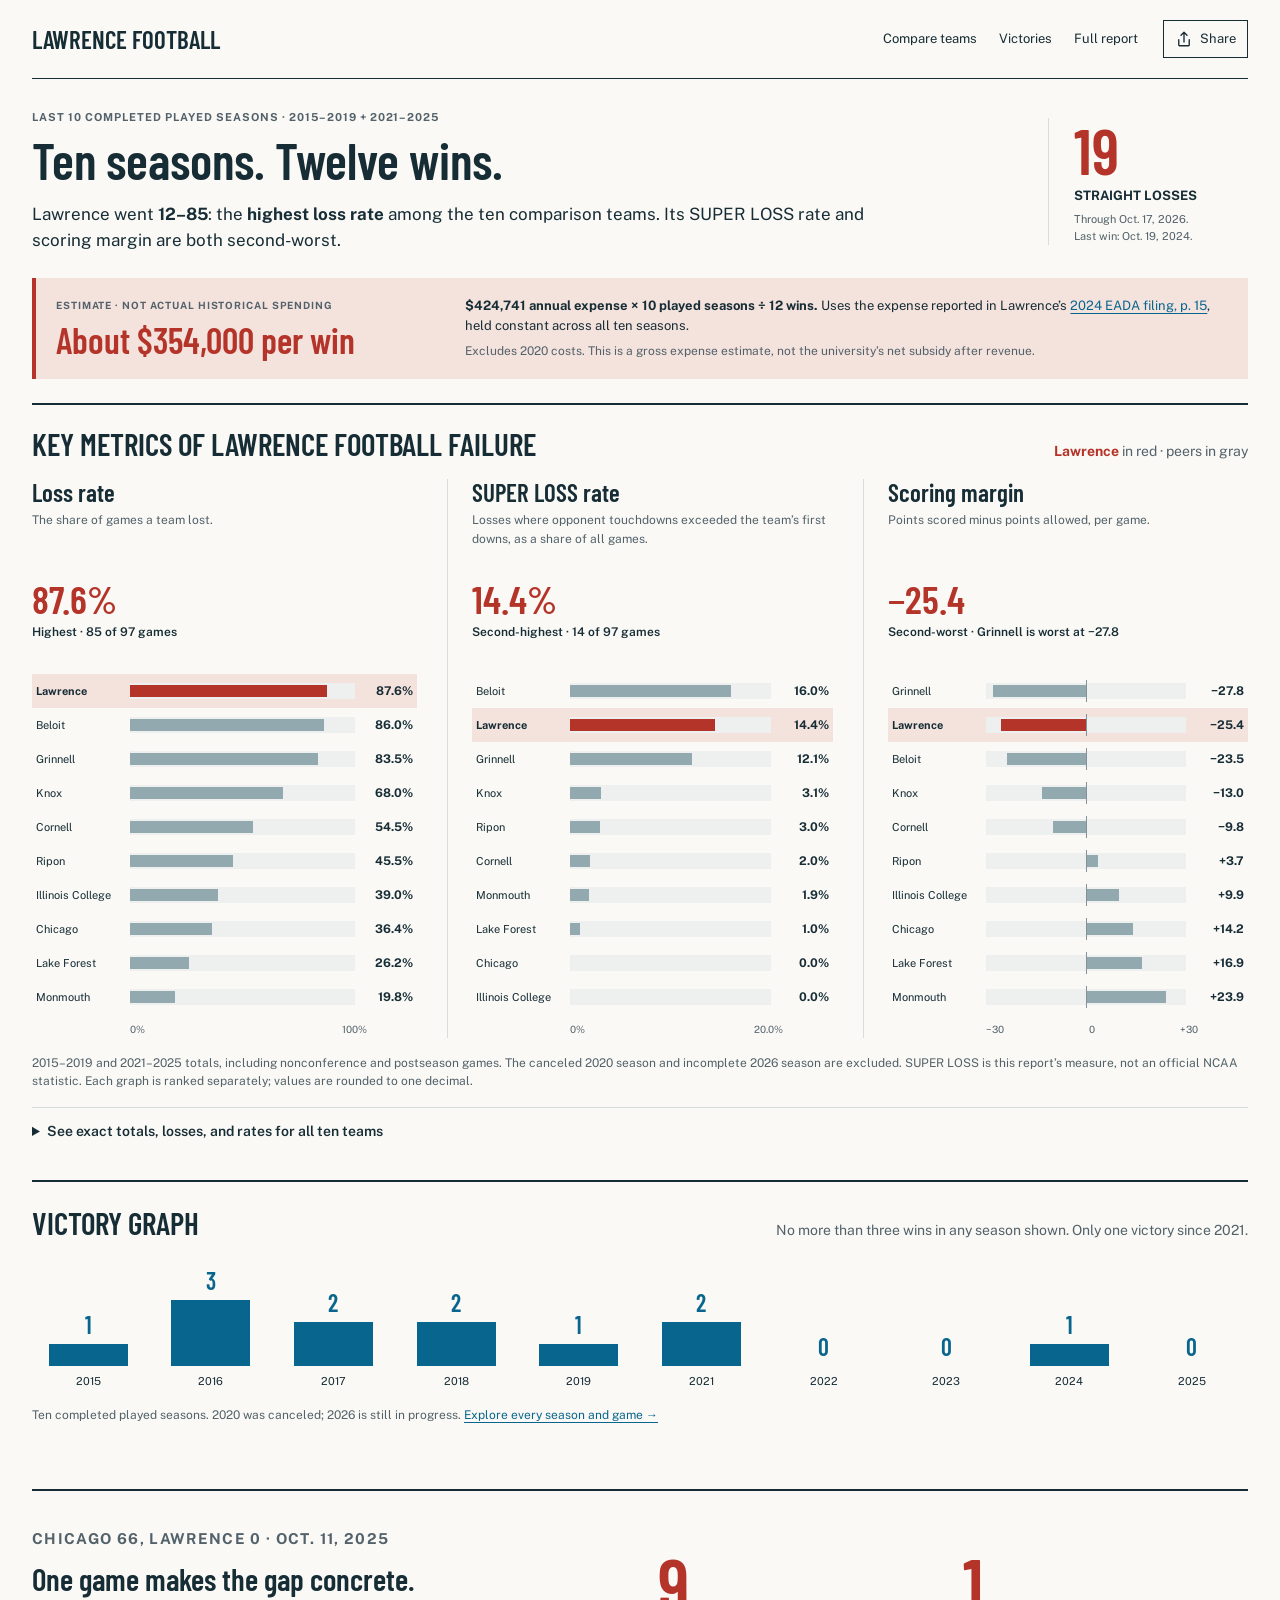
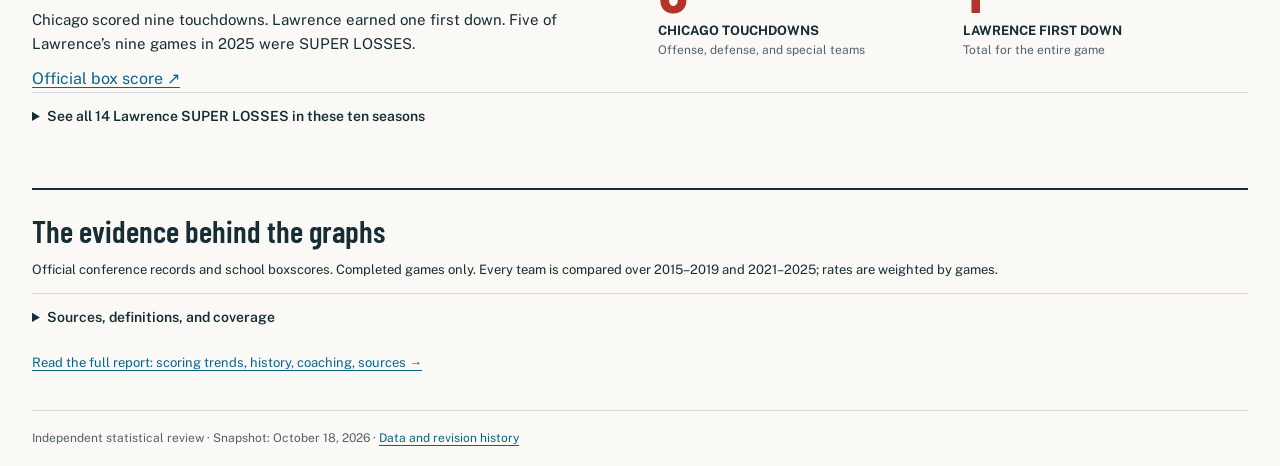
==== commit 5eef3ff7: "Feature sourced approximate cost per win near headline" ====
--- a/index.html
+++ b/index.html
@@ -1,5 +1,6 @@
 <!doctype html><html lang="en"><head><meta charset="utf-8"><meta name="viewport" content="width=device-width,initial-scale=1"><title>Lawrence football: ten seasons, twelve wins</title><meta name="description" content="Lawrence football compared with every current Midwest Conference team over the last ten completed played seasons (2015–2019 and 2021–2025): loss rates, SUPER LOSS rates, scoring margins, and victories."><link rel="stylesheet" href="fonts.css"><link rel="stylesheet" href="story.css"><script defer src="story.js"></script></head><body><a class="skip" href="#main">Skip to report</a><div class="wrap"><header class="masthead"><a class="brand" href="#main">LAWRENCE FOOTBALL</a><nav aria-label="Report navigation"><a href="#conference-history">Compare teams</a><a href="#victories">Victories</a><a href="full-report.html">Full report</a></nav><div class="share-control"><button id="share-button" type="button" aria-label="Share this report"><svg width="18" height="18" viewBox="0 0 24 24" fill="none" stroke="currentColor" stroke-width="1.8" stroke-linecap="round" stroke-linejoin="round" aria-hidden="true"><path d="M12 16V3m-4 4 4-4 4 4M5 13v7a1 1 0 0 0 1 1h12a1 1 0 0 0 1-1v-7"/></svg>Share</button><span id="share-status" role="status" aria-live="polite"></span><div id="share-fallback" hidden><label for="share-url">Copy this link</label><input id="share-url" type="url" readonly value="https://omatty123.github.io/lu-football-review/"></div></div></header><main id="main">
 <section class="opening"><div><p class="eyebrow">Last 10 completed played seasons · 2015–2019 + 2021–2025</p><h1>Ten seasons. Twelve wins.</h1><p class="lede">Lawrence went <strong>12–85</strong>: the <strong>highest loss rate</strong> among the ten comparison teams. Its SUPER LOSS rate and scoring margin are both second-worst.</p></div><aside class="streak" aria-label="Current losing streak"><strong>19</strong><span>STRAIGHT LOSSES</span><small>Through Oct. 17, 2026.<br>Last win: Oct. 19, 2024.</small></aside></section>
+<section class="cost-estimate" id="cost-per-win" aria-labelledby="cost-heading"><div><p class="eyebrow">ESTIMATE · NOT ACTUAL HISTORICAL SPENDING</p><h2 id="cost-heading">About $354,000 per win</h2></div><div><p><strong>$424,741 annual expense × 10 played seasons ÷ 12 wins.</strong> Uses the expense reported in Lawrence’s <a href="https://vikings.lawrence.edu/documents/2024/12/4/eada_eport_2024.pdf">2024 EADA filing, p. 15</a>, held constant across all ten seasons.</p><p class="cost-limit">Excludes 2020 costs. This is a gross expense estimate, not the university’s net subsidy after revenue.</p></div></section>
 <section class="comparison" id="conference-history"><div class="section-heading"><h2>KEY METRICS OF LAWRENCE FOOTBALL FAILURE</h2><p class="legend"><b>Lawrence</b> in red · peers in gray</p></div><div class="compare-grid">
 <article class="metric" id="loss-rate"><h3>Loss rate</h3><p class="metric-subtitle">The share of games a team lost.</p><div class="metric-value">87.6%</div><p class="metric-finding">Highest · 85 of 97 games</p><div class="chart " role="group" aria-label="Loss rates, 2015–2019 and 2021–2025"><div class="chart-row lawrence" title="12 wins; 85 losses in 97 games"><span>Lawrence</span><div class="track" aria-hidden="true"><i class="bar" style="left:0.000%;width:87.600%"></i></div><strong>87.6%</strong></div><div class="chart-row " title="14 wins; 86 losses in 100 games"><span>Beloit</span><div class="track" aria-hidden="true"><i class="bar" style="left:0.000%;width:86.000%"></i></div><strong>86.0%</strong></div><div class="chart-row " title="15 wins; 76 losses in 91 games"><span>Grinnell</span><div class="track" aria-hidden="true"><i class="bar" style="left:0.000%;width:83.500%"></i></div><strong>83.5%</strong></div><div class="chart-row " title="31 wins; 66 losses in 97 games"><span>Knox</span><div class="track" aria-hidden="true"><i class="bar" style="left:0.000%;width:68.000%"></i></div><strong>68.0%</strong></div><div class="chart-row " title="45 wins; 54 losses in 99 games"><span>Cornell</span><div class="track" aria-hidden="true"><i class="bar" style="left:0.000%;width:54.500%"></i></div><strong>54.5%</strong></div><div class="chart-row " title="54 wins; 45 losses in 99 games"><span>Ripon</span><div class="track" aria-hidden="true"><i class="bar" style="left:0.000%;width:45.500%"></i></div><strong>45.5%</strong></div><div class="chart-row " title="61 wins; 39 losses in 100 games"><span>Illinois College</span><div class="track" aria-hidden="true"><i class="bar" style="left:0.000%;width:39.000%"></i></div><strong>39.0%</strong></div><div class="chart-row " title="63 wins; 36 losses in 99 games"><span>Chicago</span><div class="track" aria-hidden="true"><i class="bar" style="left:0.000%;width:36.400%"></i></div><strong>36.4%</strong></div><div class="chart-row " title="76 wins; 27 losses in 103 games"><span>Lake Forest</span><div class="track" aria-hidden="true"><i class="bar" style="left:0.000%;width:26.200%"></i></div><strong>26.2%</strong></div><div class="chart-row " title="85 wins; 21 losses in 106 games"><span>Monmouth</span><div class="track" aria-hidden="true"><i class="bar" style="left:0.000%;width:19.800%"></i></div><strong>19.8%</strong></div></div><div class="axis" aria-hidden="true"><span>0%</span><span>100%</span></div></article>
 <article class="metric" id="super-loss-rate"><h3>SUPER LOSS rate</h3><p class="metric-subtitle">Losses where opponent touchdowns exceeded the team’s first downs, as a share of all games.</p><div class="metric-value">14.4%</div><p class="metric-finding">Second-highest · 14 of 97 games</p><div class="chart " role="group" aria-label="SUPER LOSS rates, 2015–2019 and 2021–2025"><div class="chart-row " title="16 SUPER LOSSES in 100 games"><span>Beloit</span><div class="track" aria-hidden="true"><i class="bar" style="left:0.000%;width:80.000%"></i></div><strong>16.0%</strong></div><div class="chart-row lawrence" title="14 SUPER LOSSES in 97 games"><span>Lawrence</span><div class="track" aria-hidden="true"><i class="bar" style="left:0.000%;width:72.000%"></i></div><strong>14.4%</strong></div><div class="chart-row " title="11 SUPER LOSSES in 91 games"><span>Grinnell</span><div class="track" aria-hidden="true"><i class="bar" style="left:0.000%;width:60.500%"></i></div><strong>12.1%</strong></div><div class="chart-row " title="3 SUPER LOSSES in 97 games"><span>Knox</span><div class="track" aria-hidden="true"><i class="bar" style="left:0.000%;width:15.500%"></i></div><strong>3.1%</strong></div><div class="chart-row " title="3 SUPER LOSSES in 99 games"><span>Ripon</span><div class="track" aria-hidden="true"><i class="bar" style="left:0.000%;width:15.000%"></i></div><strong>3.0%</strong></div><div class="chart-row " title="2 SUPER LOSSES in 99 games"><span>Cornell</span><div class="track" aria-hidden="true"><i class="bar" style="left:0.000%;width:10.000%"></i></div><strong>2.0%</strong></div><div class="chart-row " title="2 SUPER LOSSES in 106 games"><span>Monmouth</span><div class="track" aria-hidden="true"><i class="bar" style="left:0.000%;width:9.500%"></i></div><strong>1.9%</strong></div><div class="chart-row " title="1 SUPER LOSSES in 103 games"><span>Lake Forest</span><div class="track" aria-hidden="true"><i class="bar" style="left:0.000%;width:5.000%"></i></div><strong>1.0%</strong></div><div class="chart-row " title="0 SUPER LOSSES in 99 games"><span>Chicago</span><div class="track" aria-hidden="true"><i class="bar" style="left:0.000%;width:0.000%"></i></div><strong>0.0%</strong></div><div class="chart-row " title="0 SUPER LOSSES in 100 games"><span>Illinois College</span><div class="track" aria-hidden="true"><i class="bar" style="left:0.000%;width:0.000%"></i></div><strong>0.0%</strong></div></div><div class="axis" aria-hidden="true"><span>0%</span><span>20.0%</span></div></article>
--- a/story.css
+++ b/story.css
@@ -2,3 +2,5 @@
 @media(max-width:1000px){.wrap{width:calc(100% - 40px)}.compare-grid{gap:18px}.metric+.metric{padding-left:16px}.chart-row{grid-template-columns:75px 1fr 43px;gap:5px;font-size:10px}.axis{margin-left:84px;margin-right:45px}.opening{gap:24px}.streak{width:165px}}
 @media(max-width:740px){.masthead{flex-wrap:wrap;gap:15px;padding:16px 0}nav{order:3;width:100%;margin:0;gap:24px}.brand{font-size:23px}.opening{grid-template-columns:1fr;padding:24px 0;gap:20px}.streak{display:grid;grid-template-columns:auto 1fr;column-gap:12px;width:auto;border:0;padding:0;align-items:center}.streak strong{font-size:47px;grid-row:span 2}.streak span{margin:0}.streak small{max-width:270px}.lede{font-size:16px}.section-heading{display:block}h2{font-size:29px}.legend{margin-top:8px}.compare-grid{grid-template-columns:1fr;gap:26px}.metric+.metric{border:0;border-top:1px solid var(--rule);padding:22px 0 0}.metric-subtitle,.metric-finding{min-height:0}.metric-subtitle{margin-bottom:10px}.metric-finding{margin-bottom:12px}.chart-row{grid-template-columns:96px 1fr 53px;font-size:12px;gap:8px;padding:7px 5px}.axis{margin-left:109px;margin-right:58px}.victory-graph{gap:4px;overflow-x:auto;min-height:150px}.victory-label{font-size:9px;writing-mode:vertical-rl;margin:8px auto}.victory-column strong{font-size:21px}.victory-bar{width:85%}.spotlight{grid-template-columns:1fr;gap:8px}.score-contrast{padding:0}.score-contrast strong{font-size:64px}.story-section .section-heading p{margin-top:10px}.evidence{font-size:13px}}
 @media(prefers-reduced-motion:reduce){html{scroll-behavior:auto}}
+
+.cost-estimate{display:grid;grid-template-columns:minmax(280px,1fr) 2fr;gap:28px;align-items:center;padding:18px 20px;margin:0 0 24px;background:#f4e2dd;border-left:4px solid var(--red)}.cost-estimate h2{font-size:36px;color:var(--red)}.cost-estimate p{font-size:13px}.cost-estimate .eyebrow{font-size:10px}.cost-estimate .cost-limit{font-size:12px;margin-top:6px;color:var(--muted)}@media(max-width:740px){.cost-estimate{grid-template-columns:1fr;gap:12px;padding:16px;margin-bottom:20px}.cost-estimate h2{font-size:32px}}
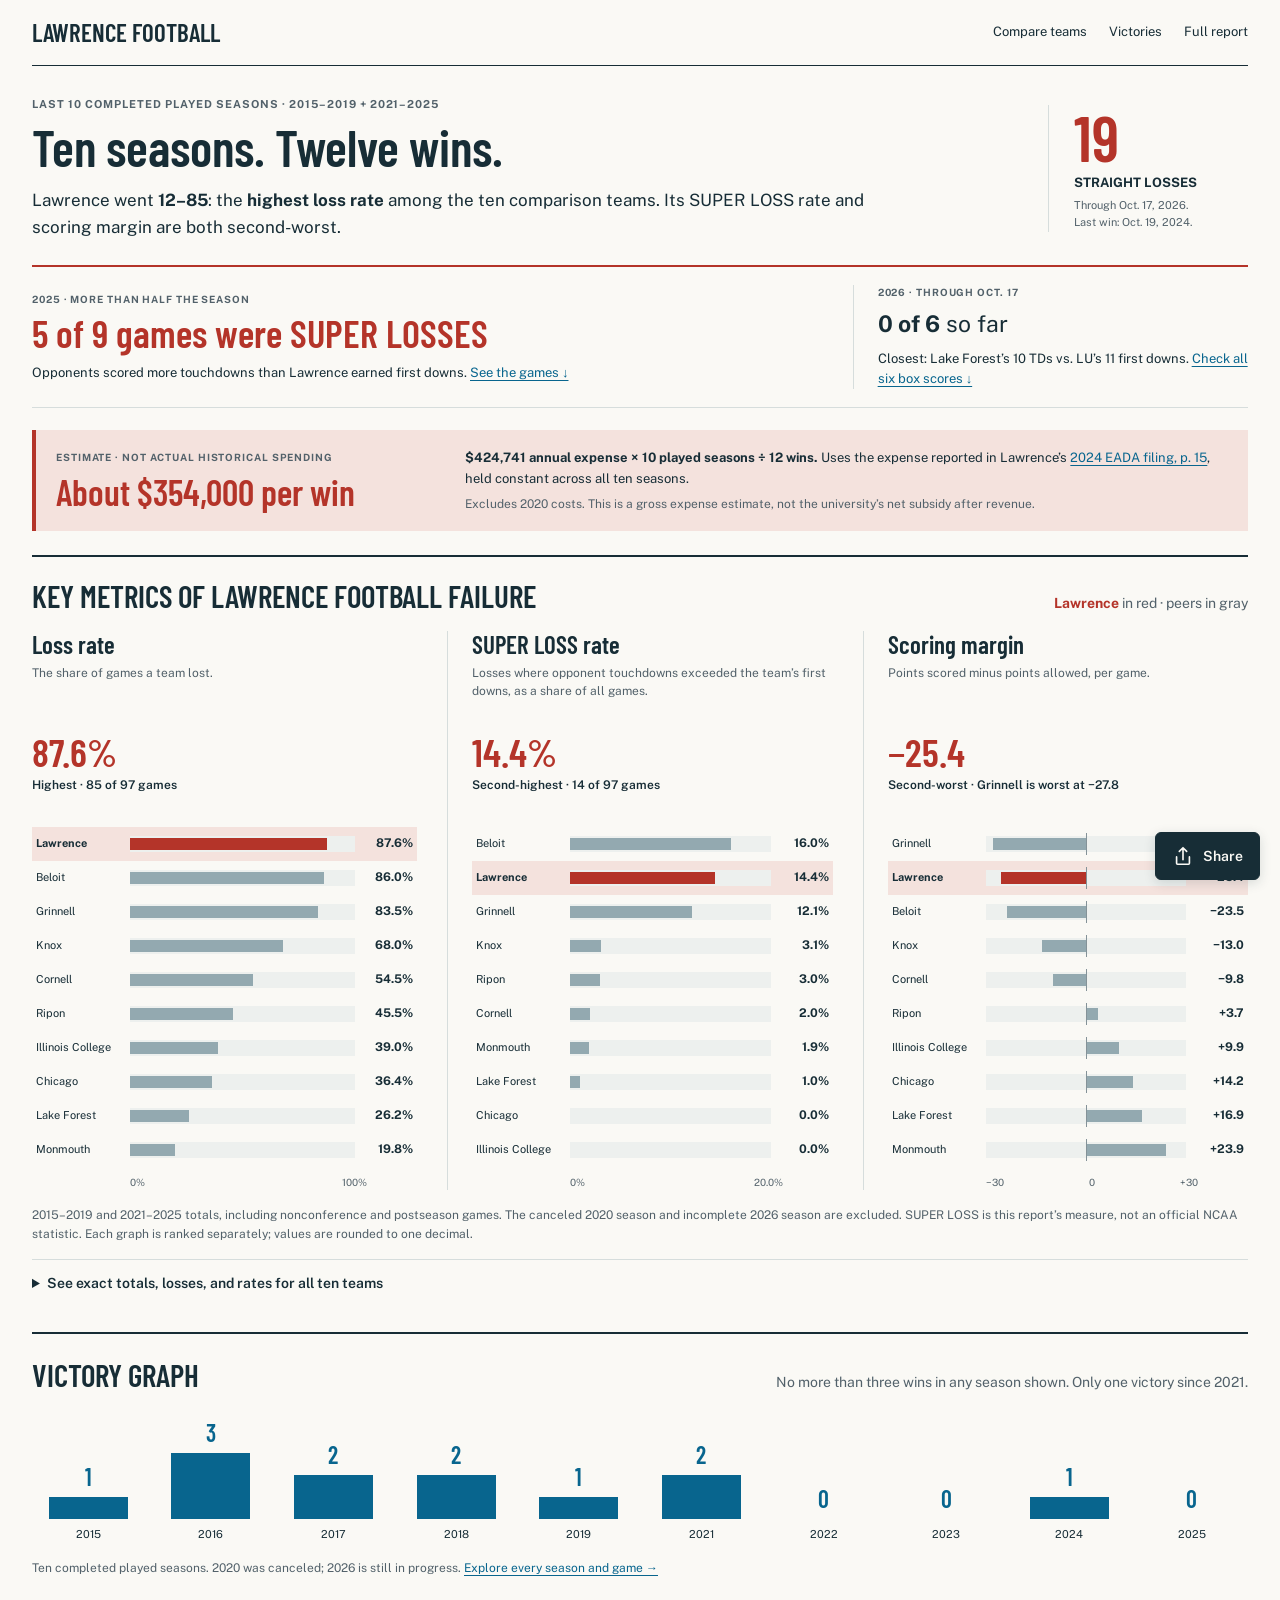
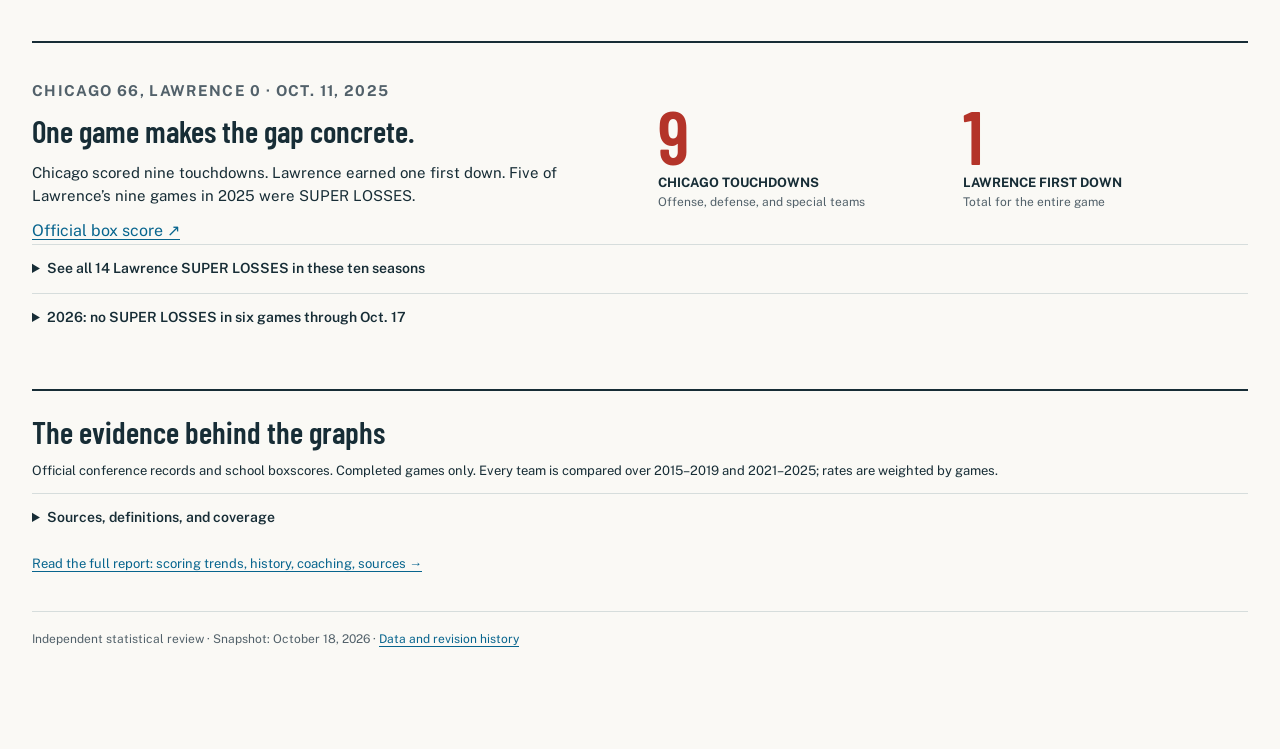
==== commit 0358702d: "Promote 2025 super losses and document 2026 boxscore audit" ====
--- a/index.html
+++ b/index.html
@@ -1,5 +1,6 @@
 <!doctype html><html lang="en"><head><meta charset="utf-8"><meta name="viewport" content="width=device-width,initial-scale=1"><title>Lawrence football: ten seasons, twelve wins</title><meta name="description" content="Lawrence football compared with every current Midwest Conference team over the last ten completed played seasons (2015–2019 and 2021–2025): loss rates, SUPER LOSS rates, scoring margins, and victories."><link rel="stylesheet" href="fonts.css"><link rel="stylesheet" href="story.css"><script defer src="story.js"></script></head><body><a class="skip" href="#main">Skip to report</a><div class="wrap"><header class="masthead"><a class="brand" href="#main">LAWRENCE FOOTBALL</a><nav aria-label="Report navigation"><a href="#conference-history">Compare teams</a><a href="#victories">Victories</a><a href="full-report.html">Full report</a></nav><div class="share-control"><button id="share-button" type="button" aria-label="Share this report"><svg width="18" height="18" viewBox="0 0 24 24" fill="none" stroke="currentColor" stroke-width="1.8" stroke-linecap="round" stroke-linejoin="round" aria-hidden="true"><path d="M12 16V3m-4 4 4-4 4 4M5 13v7a1 1 0 0 0 1 1h12a1 1 0 0 0 1-1v-7"/></svg>Share</button><span id="share-status" role="status" aria-live="polite"></span><div id="share-fallback" hidden><label for="share-url">Copy this link</label><input id="share-url" type="url" readonly value="https://omatty123.github.io/lu-football-review/"></div></div></header><main id="main">
 <section class="opening"><div><p class="eyebrow">Last 10 completed played seasons · 2015–2019 + 2021–2025</p><h1>Ten seasons. Twelve wins.</h1><p class="lede">Lawrence went <strong>12–85</strong>: the <strong>highest loss rate</strong> among the ten comparison teams. Its SUPER LOSS rate and scoring margin are both second-worst.</p></div><aside class="streak" aria-label="Current losing streak"><strong>19</strong><span>STRAIGHT LOSSES</span><small>Through Oct. 17, 2026.<br>Last win: Oct. 19, 2024.</small></aside></section>
+<section class="super-callout" aria-labelledby="super-heading"><div><p class="eyebrow">2025 · More than half the season</p><h2 id="super-heading"><strong>5 of 9</strong> games were SUPER LOSSES</h2><p>Opponents scored more touchdowns than Lawrence earned first downs. <a href="#super-losses">See the games ↓</a></p></div><aside><p class="eyebrow">2026 · Through Oct. 17</p><p class="current-super"><strong>0 of 6</strong> so far</p><p>Closest: Lake Forest’s 10 TDs vs. LU’s 11 first downs. <a href="#super-2026">Check all six box scores ↓</a></p></aside></section>
 <section class="cost-estimate" id="cost-per-win" aria-labelledby="cost-heading"><div><p class="eyebrow">ESTIMATE · NOT ACTUAL HISTORICAL SPENDING</p><h2 id="cost-heading">About $354,000 per win</h2></div><div><p><strong>$424,741 annual expense × 10 played seasons ÷ 12 wins.</strong> Uses the expense reported in Lawrence’s <a href="https://vikings.lawrence.edu/documents/2024/12/4/eada_eport_2024.pdf">2024 EADA filing, p. 15</a>, held constant across all ten seasons.</p><p class="cost-limit">Excludes 2020 costs. This is a gross expense estimate, not the university’s net subsidy after revenue.</p></div></section>
 <section class="comparison" id="conference-history"><div class="section-heading"><h2>KEY METRICS OF LAWRENCE FOOTBALL FAILURE</h2><p class="legend"><b>Lawrence</b> in red · peers in gray</p></div><div class="compare-grid">
 <article class="metric" id="loss-rate"><h3>Loss rate</h3><p class="metric-subtitle">The share of games a team lost.</p><div class="metric-value">87.6%</div><p class="metric-finding">Highest · 85 of 97 games</p><div class="chart " role="group" aria-label="Loss rates, 2015–2019 and 2021–2025"><div class="chart-row lawrence" title="12 wins; 85 losses in 97 games"><span>Lawrence</span><div class="track" aria-hidden="true"><i class="bar" style="left:0.000%;width:87.600%"></i></div><strong>87.6%</strong></div><div class="chart-row " title="14 wins; 86 losses in 100 games"><span>Beloit</span><div class="track" aria-hidden="true"><i class="bar" style="left:0.000%;width:86.000%"></i></div><strong>86.0%</strong></div><div class="chart-row " title="15 wins; 76 losses in 91 games"><span>Grinnell</span><div class="track" aria-hidden="true"><i class="bar" style="left:0.000%;width:83.500%"></i></div><strong>83.5%</strong></div><div class="chart-row " title="31 wins; 66 losses in 97 games"><span>Knox</span><div class="track" aria-hidden="true"><i class="bar" style="left:0.000%;width:68.000%"></i></div><strong>68.0%</strong></div><div class="chart-row " title="45 wins; 54 losses in 99 games"><span>Cornell</span><div class="track" aria-hidden="true"><i class="bar" style="left:0.000%;width:54.500%"></i></div><strong>54.5%</strong></div><div class="chart-row " title="54 wins; 45 losses in 99 games"><span>Ripon</span><div class="track" aria-hidden="true"><i class="bar" style="left:0.000%;width:45.500%"></i></div><strong>45.5%</strong></div><div class="chart-row " title="61 wins; 39 losses in 100 games"><span>Illinois College</span><div class="track" aria-hidden="true"><i class="bar" style="left:0.000%;width:39.000%"></i></div><strong>39.0%</strong></div><div class="chart-row " title="63 wins; 36 losses in 99 games"><span>Chicago</span><div class="track" aria-hidden="true"><i class="bar" style="left:0.000%;width:36.400%"></i></div><strong>36.4%</strong></div><div class="chart-row " title="76 wins; 27 losses in 103 games"><span>Lake Forest</span><div class="track" aria-hidden="true"><i class="bar" style="left:0.000%;width:26.200%"></i></div><strong>26.2%</strong></div><div class="chart-row " title="85 wins; 21 losses in 106 games"><span>Monmouth</span><div class="track" aria-hidden="true"><i class="bar" style="left:0.000%;width:19.800%"></i></div><strong>19.8%</strong></div></div><div class="axis" aria-hidden="true"><span>0%</span><span>100%</span></div></article>
@@ -8,5 +9,5 @@
 <p class="chart-note">2015–2019 and 2021–2025 totals, including nonconference and postseason games. The canceled 2020 season and incomplete 2026 season are excluded. SUPER LOSS is this report’s measure, not an official NCAA statistic. Each graph is ranked separately; values are rounded to one decimal.</p>
 <details class="details"><summary>See exact totals, losses, and rates for all ten teams</summary><div class="table-scroll" tabindex="0" role="region" aria-label="Full comparison table; scroll horizontally"><table><caption>Last 10 completed played seasons · sorted by total losses</caption><thead><tr><th>Team</th><th>Losses</th><th>Wins</th><th>Games</th><th>Loss rate</th><th>Super losses</th><th>Super rate</th><th>Margin/game</th></tr></thead><tbody><tr class=""><th scope="row">Beloit</th><td>86</td><td>14</td><td>100</td><td>86.0%</td><td>16</td><td>16.0%</td><td>−23.5</td></tr><tr class="lawrence"><th scope="row">Lawrence</th><td>85</td><td>12</td><td>97</td><td>87.6%</td><td>14</td><td>14.4%</td><td>−25.4</td></tr><tr class=""><th scope="row">Grinnell</th><td>76</td><td>15</td><td>91</td><td>83.5%</td><td>11</td><td>12.1%</td><td>−27.8</td></tr><tr class=""><th scope="row">Knox</th><td>66</td><td>31</td><td>97</td><td>68.0%</td><td>3</td><td>3.1%</td><td>−13.0</td></tr><tr class=""><th scope="row">Cornell</th><td>54</td><td>45</td><td>99</td><td>54.5%</td><td>2</td><td>2.0%</td><td>−9.8</td></tr><tr class=""><th scope="row">Ripon</th><td>45</td><td>54</td><td>99</td><td>45.5%</td><td>3</td><td>3.0%</td><td>+3.7</td></tr><tr class=""><th scope="row">Illinois College</th><td>39</td><td>61</td><td>100</td><td>39.0%</td><td>0</td><td>0.0%</td><td>+9.9</td></tr><tr class=""><th scope="row">Chicago</th><td>36</td><td>63</td><td>99</td><td>36.4%</td><td>0</td><td>0.0%</td><td>+14.2</td></tr><tr class=""><th scope="row">Lake Forest</th><td>27</td><td>76</td><td>103</td><td>26.2%</td><td>1</td><td>1.0%</td><td>+16.9</td></tr><tr class=""><th scope="row">Monmouth</th><td>21</td><td>85</td><td>106</td><td>19.8%</td><td>2</td><td>1.9%</td><td>+23.9</td></tr></tbody></table></div><p><a href="data/mwc-last-10.csv" download>All comparison data</a> · <a href="full-report.html#conference-history">2011–2025 comparison</a> · <a href="full-report.html#conference">2025 comparison</a></p></details></section>
 <section class="story-section" id="victories"><div class="section-heading"><h2>VICTORY GRAPH</h2><p>No more than three wins in any season shown. Only one victory since 2021.</p></div><div class="victory-graph" id="victory-graph" role="group" aria-label="Lawrence victories in the last ten completed played seasons"><div class="victory-year"><div class="victory-column"><strong>1</strong><div class="victory-bar" style="height:22px" aria-hidden="true"></div></div><span class="victory-label">2015</span></div><div class="victory-year"><div class="victory-column"><strong>3</strong><div class="victory-bar" style="height:66px" aria-hidden="true"></div></div><span class="victory-label">2016</span></div><div class="victory-year"><div class="victory-column"><strong>2</strong><div class="victory-bar" style="height:44px" aria-hidden="true"></div></div><span class="victory-label">2017</span></div><div class="victory-year"><div class="victory-column"><strong>2</strong><div class="victory-bar" style="height:44px" aria-hidden="true"></div></div><span class="victory-label">2018</span></div><div class="victory-year"><div class="victory-column"><strong>1</strong><div class="victory-bar" style="height:22px" aria-hidden="true"></div></div><span class="victory-label">2019</span></div><div class="victory-year"><div class="victory-column"><strong>2</strong><div class="victory-bar" style="height:44px" aria-hidden="true"></div></div><span class="victory-label">2021</span></div><div class="victory-year"><div class="victory-column"><strong>0</strong><div class="victory-bar" style="height:0px" aria-hidden="true"></div></div><span class="victory-label">2022</span></div><div class="victory-year"><div class="victory-column"><strong>0</strong><div class="victory-bar" style="height:0px" aria-hidden="true"></div></div><span class="victory-label">2023</span></div><div class="victory-year"><div class="victory-column"><strong>1</strong><div class="victory-bar" style="height:22px" aria-hidden="true"></div></div><span class="victory-label">2024</span></div><div class="victory-year"><div class="victory-column"><strong>0</strong><div class="victory-bar" style="height:0px" aria-hidden="true"></div></div><span class="victory-label">2025</span></div></div><p class="chart-note">Ten completed played seasons. 2020 was canceled; 2026 is still in progress. <a href="full-report.html#seasons">Explore every season and game →</a></p></section>
-<section class="story-section" id="super-losses"><div class="spotlight"><div><p class="eyebrow">Chicago 66, Lawrence 0 · Oct. 11, 2025</p><h2>One game makes the gap concrete.</h2><p>Chicago scored nine touchdowns. Lawrence earned one first down. Five of Lawrence’s nine games in 2025 were SUPER LOSSES.</p><a href="https://vikings.lawrence.edu/sports/football/stats/2025/university-of-chicago/boxscore/5421">Official box score ↗</a></div><div class="score-contrast"><div><strong>9</strong><span>CHICAGO TOUCHDOWNS</span><small>Offense, defense, and special teams</small></div><div><strong>1</strong><span>LAWRENCE FIRST DOWN</span><small>Total for the entire game</small></div></div></div><details class="details"><summary>See all 14 Lawrence SUPER LOSSES in these ten seasons</summary><div class="table-scroll" tabindex="0" role="region" aria-label="Lawrence super losses; scroll horizontally"><table><thead><tr><th>Year</th><th>Opponent / source</th><th>LU score</th><th>LU first downs</th><th>Opponent TDs</th></tr></thead><tbody><tr><td>2015</td><th scope="row"><a href="https://vikings.lawrence.edu/sports/football/stats/2015/rockford/boxscore/359">Rockford</a></th><td>17–52</td><td>5</td><td>7</td></tr><tr><td>2018</td><th scope="row"><a href="https://vikings.lawrence.edu/sports/football/stats/2018/st-norbert/boxscore/395">St. Norbert</a></th><td>0–46</td><td>4</td><td>6</td></tr><tr><td>2019</td><th scope="row"><a href="https://vikings.lawrence.edu/sports/football/stats/2019/st-norbert/boxscore/3001">St. Norbert</a></th><td>0–41</td><td>2</td><td>5</td></tr><tr><td>2021</td><th scope="row"><a href="https://vikings.lawrence.edu/sports/football/stats/2021/university-of-chicago/boxscore/3703">Chicago</a></th><td>0–66</td><td>2</td><td>9</td></tr><tr><td>2022</td><th scope="row"><a href="https://vikings.lawrence.edu/sports/football/stats/2022/lake-forest-college/boxscore/4099">Lake Forest</a></th><td>0–55</td><td>2</td><td>7</td></tr><tr><td>2022</td><th scope="row"><a href="https://vikings.lawrence.edu/sports/football/stats/2022/beloit-college/boxscore/4105">Beloit</a></th><td>0–56</td><td>6</td><td>8</td></tr><tr><td>2022</td><th scope="row"><a href="https://vikings.lawrence.edu/sports/football/stats/2022/university-of-chicago/boxscore/4107">Chicago</a></th><td>0–60</td><td>3</td><td>8</td></tr><tr><td>2022</td><th scope="row"><a href="https://vikings.lawrence.edu/sports/football/stats/2022/ripon-college/boxscore/4108">Ripon</a></th><td>0–82</td><td>3</td><td>12</td></tr><tr><td>2024</td><th scope="row"><a href="https://vikings.lawrence.edu/sports/football/stats/2024/illinois-college/boxscore/4981">Illinois</a></th><td>0–84</td><td>11</td><td>12</td></tr><tr><td>2025</td><th scope="row"><a href="https://vikings.lawrence.edu/sports/football/stats/2025/monmouth-college/boxscore/5418">Monmouth</a></th><td>7–78</td><td>7</td><td>10</td></tr><tr><td>2025</td><th scope="row"><a href="https://vikings.lawrence.edu/sports/football/stats/2025/illinois-college/boxscore/5420">Illinois</a></th><td>0–59</td><td>6</td><td>8</td></tr><tr><td>2025</td><th scope="row"><a href="https://vikings.lawrence.edu/sports/football/stats/2025/university-of-chicago/boxscore/5421">Chicago</a></th><td>0–66</td><td>1</td><td>9</td></tr><tr><td>2025</td><th scope="row"><a href="https://vikings.lawrence.edu/sports/football/stats/2025/lake-forest-college/boxscore/5424">Lake Forest</a></th><td>0–72</td><td>4</td><td>10</td></tr><tr><td>2025</td><th scope="row"><a href="https://vikings.lawrence.edu/sports/football/stats/2025/grinnell-college/boxscore/5425">Grinnell</a></th><td>6–63</td><td>4</td><td>8</td></tr></tbody></table></div></details></section>
+<section class="story-section" id="super-losses"><div class="spotlight"><div><p class="eyebrow">Chicago 66, Lawrence 0 · Oct. 11, 2025</p><h2>One game makes the gap concrete.</h2><p>Chicago scored nine touchdowns. Lawrence earned one first down. Five of Lawrence’s nine games in 2025 were SUPER LOSSES.</p><a href="https://vikings.lawrence.edu/sports/football/stats/2025/university-of-chicago/boxscore/5421">Official box score ↗</a></div><div class="score-contrast"><div><strong>9</strong><span>CHICAGO TOUCHDOWNS</span><small>Offense, defense, and special teams</small></div><div><strong>1</strong><span>LAWRENCE FIRST DOWN</span><small>Total for the entire game</small></div></div></div><details class="details"><summary>See all 14 Lawrence SUPER LOSSES in these ten seasons</summary><div class="table-scroll" tabindex="0" role="region" aria-label="Lawrence super losses; scroll horizontally"><table><thead><tr><th>Year</th><th>Opponent / source</th><th>LU score</th><th>LU first downs</th><th>Opponent TDs</th></tr></thead><tbody><tr><td>2015</td><th scope="row"><a href="https://vikings.lawrence.edu/sports/football/stats/2015/rockford/boxscore/359">Rockford</a></th><td>17–52</td><td>5</td><td>7</td></tr><tr><td>2018</td><th scope="row"><a href="https://vikings.lawrence.edu/sports/football/stats/2018/st-norbert/boxscore/395">St. Norbert</a></th><td>0–46</td><td>4</td><td>6</td></tr><tr><td>2019</td><th scope="row"><a href="https://vikings.lawrence.edu/sports/football/stats/2019/st-norbert/boxscore/3001">St. Norbert</a></th><td>0–41</td><td>2</td><td>5</td></tr><tr><td>2021</td><th scope="row"><a href="https://vikings.lawrence.edu/sports/football/stats/2021/university-of-chicago/boxscore/3703">Chicago</a></th><td>0–66</td><td>2</td><td>9</td></tr><tr><td>2022</td><th scope="row"><a href="https://vikings.lawrence.edu/sports/football/stats/2022/lake-forest-college/boxscore/4099">Lake Forest</a></th><td>0–55</td><td>2</td><td>7</td></tr><tr><td>2022</td><th scope="row"><a href="https://vikings.lawrence.edu/sports/football/stats/2022/beloit-college/boxscore/4105">Beloit</a></th><td>0–56</td><td>6</td><td>8</td></tr><tr><td>2022</td><th scope="row"><a href="https://vikings.lawrence.edu/sports/football/stats/2022/university-of-chicago/boxscore/4107">Chicago</a></th><td>0–60</td><td>3</td><td>8</td></tr><tr><td>2022</td><th scope="row"><a href="https://vikings.lawrence.edu/sports/football/stats/2022/ripon-college/boxscore/4108">Ripon</a></th><td>0–82</td><td>3</td><td>12</td></tr><tr><td>2024</td><th scope="row"><a href="https://vikings.lawrence.edu/sports/football/stats/2024/illinois-college/boxscore/4981">Illinois</a></th><td>0–84</td><td>11</td><td>12</td></tr><tr><td>2025</td><th scope="row"><a href="https://vikings.lawrence.edu/sports/football/stats/2025/monmouth-college/boxscore/5418">Monmouth</a></th><td>7–78</td><td>7</td><td>10</td></tr><tr><td>2025</td><th scope="row"><a href="https://vikings.lawrence.edu/sports/football/stats/2025/illinois-college/boxscore/5420">Illinois</a></th><td>0–59</td><td>6</td><td>8</td></tr><tr><td>2025</td><th scope="row"><a href="https://vikings.lawrence.edu/sports/football/stats/2025/university-of-chicago/boxscore/5421">Chicago</a></th><td>0–66</td><td>1</td><td>9</td></tr><tr><td>2025</td><th scope="row"><a href="https://vikings.lawrence.edu/sports/football/stats/2025/lake-forest-college/boxscore/5424">Lake Forest</a></th><td>0–72</td><td>4</td><td>10</td></tr><tr><td>2025</td><th scope="row"><a href="https://vikings.lawrence.edu/sports/football/stats/2025/grinnell-college/boxscore/5425">Grinnell</a></th><td>6–63</td><td>4</td><td>8</td></tr></tbody></table></div></details><details class="details" id="super-2026"><summary>2026: no SUPER LOSSES in six games through Oct. 17</summary><p>All six games were losses, but none met this report’s stricter definition: opponent touchdowns must exceed LU first downs. Return touchdowns count; equality does not.</p><div class="table-scroll" tabindex="0" role="region" aria-label="2026 box score audit; scroll horizontally"><table><thead><tr><th>Opponent / source</th><th>LU first downs</th><th>Opponent TDs</th><th>SUPER LOSS?</th></tr></thead><tbody><tr><th scope="row"><a href="https://vikings.lawrence.edu/sports/football/stats/2026/luther-college/boxscore/6019">Luther College</a></th><td>9</td><td>4</td><td>No</td></tr><tr><th scope="row"><a href="https://vikings.lawrence.edu/sports/football/stats/2026/buena-vista-university/boxscore/6020">Buena Vista University</a></th><td>12</td><td>3</td><td>No</td></tr><tr><th scope="row"><a href="https://vikings.lawrence.edu/sports/football/stats/2026/illinois-college/boxscore/6021">Illinois College</a></th><td>9</td><td>7</td><td>No</td></tr><tr><th scope="row"><a href="https://vikings.lawrence.edu/sports/football/stats/2026/lake-forest-college/boxscore/6022">Lake Forest College</a></th><td>11</td><td>10</td><td>No</td></tr><tr><th scope="row"><a href="https://vikings.lawrence.edu/sports/football/stats/2026/beloit-college/boxscore/6023">Beloit College</a></th><td>18</td><td>4</td><td>No</td></tr><tr><th scope="row"><a href="https://vikings.lawrence.edu/sports/football/stats/2026/grinnell-college/boxscore/6024">Grinnell College</a></th><td>12</td><td>3</td><td>No</td></tr></tbody></table></div></details></section>
 <section class="story-section evidence" id="evidence"><h2>The evidence behind the graphs</h2><p>Official conference records and school boxscores. Completed games only. Every team is compared over 2015–2019 and 2021–2025; rates are weighted by games.</p><details class="details"><summary>Sources, definitions, and coverage</summary><ul><li><strong>Comparison group:</strong> the ten 2025 MWC teams, including Chicago’s 2015–2016 seasons before it joined. <a href="full-report.html#conference-history">Full 2011–2025 comparison, former members, and membership-period totals</a> remain in the full report.</li><li><strong>Loss rate:</strong> losses ÷ all completed games. <strong>SUPER LOSS rate:</strong> qualifying losses ÷ all completed games, including wins in the denominator. Opponent total touchdowns must be strictly greater than the losing team’s first downs. Equality does not count.</li><li><strong>Scoring margin:</strong> total points scored minus total points allowed, divided by games. All points count; this is not a pure measure of the defense. Opponent strength is not adjusted.</li><li><strong>Unequal schedules:</strong> canceled games are excluded. Grinnell played three games in 2019 and eight in 2022. No team played a 2020 MWC season.</li><li><strong>Audit coverage:</strong> The underlying 2011–2025 audit checked all 761 defeats and found 54 SUPER LOSSES. These graphs use only the ten selected seasons. Scoring-summary checks agreed in 759 cases. Two malformed summaries were resolved using team-statistics totals; neither game qualifies as a SUPER LOSS. Row-level notes are in the audit data.</li><li><strong>Audit:</strong> <a href="data/mwc-2011-2025-seasons.csv">160 team-season rows with sources</a> · <a href="data/mwc-super-audit-2011-2025.json">Every audited defeat and boxscore</a> · <a href="https://midwestconference.org/sports/2011/4/14/FB_0414112406.aspx">Official MWC archive</a>.</li></ul></details><p><a href="full-report.html">Read the full report: scoring trends, history, coaching, sources →</a></p></section></main><footer>Independent statistical review · Snapshot: October 18, 2026 · <a href="https://github.com/omatty123/lu-football-review">Data and revision history</a></footer></div></body></html>
--- a/story.css
+++ b/story.css
@@ -4,3 +4,8 @@
 @media(prefers-reduced-motion:reduce){html{scroll-behavior:auto}}
 
 .cost-estimate{display:grid;grid-template-columns:minmax(280px,1fr) 2fr;gap:28px;align-items:center;padding:18px 20px;margin:0 0 24px;background:#f4e2dd;border-left:4px solid var(--red)}.cost-estimate h2{font-size:36px;color:var(--red)}.cost-estimate p{font-size:13px}.cost-estimate .eyebrow{font-size:10px}.cost-estimate .cost-limit{font-size:12px;margin-top:6px;color:var(--muted)}@media(max-width:740px){.cost-estimate{grid-template-columns:1fr;gap:12px;padding:16px;margin-bottom:20px}.cost-estimate h2{font-size:32px}}
+
+/* Sharing stays visible at every scroll position on both report pages. */
+.share-control{position:fixed;right:max(20px,env(safe-area-inset-right));bottom:calc(20px + env(safe-area-inset-bottom));z-index:50;margin:0}#share-button{min-height:48px;min-width:100px;padding:12px 16px;gap:9px;background:var(--ink);color:var(--paper);border:1px solid var(--ink);border-radius:6px;box-shadow:0 3px 12px #172d3626;font:600 14px var(--body)}#share-button:hover{background:var(--blue);color:var(--paper)}#share-button svg{width:22px;height:22px;flex-shrink:0}#share-status{position:absolute;right:0;top:auto;bottom:calc(100% + 8px);width:220px;max-width:calc(100vw - 40px);padding:8px 10px;background:var(--paper);color:var(--ink);border:1px solid var(--rule);border-radius:4px;font-size:12px;text-align:right}#share-status:empty{display:none}#share-fallback{top:auto;bottom:calc(100% + 62px);right:0;width:min(320px,calc(100vw - 40px));box-shadow:0 3px 12px #172d3626}footer{padding-bottom:100px}@media print{.share-control{display:none}}
+
+.super-callout{display:grid;grid-template-columns:2fr 1fr;gap:30px;align-items:center;border-top:2px solid var(--red);border-bottom:1px solid var(--rule);padding:18px 0;margin-bottom:22px}.super-callout h2{font-size:clamp(30px,3vw,42px);color:var(--red)}.super-callout h2 strong{font-weight:600}.super-callout p{font-size:13px;margin-top:8px}.super-callout .eyebrow{font-size:10px;margin:0 0 5px}.super-callout aside{border-left:1px solid var(--rule);padding-left:24px}.super-callout .current-super{font-size:23px;margin:0}.super-callout .current-super strong{font-weight:700}@media(max-width:740px){.super-callout{grid-template-columns:1fr;gap:16px}.super-callout aside{border-left:0;border-top:1px solid var(--rule);padding:12px 0 0}}
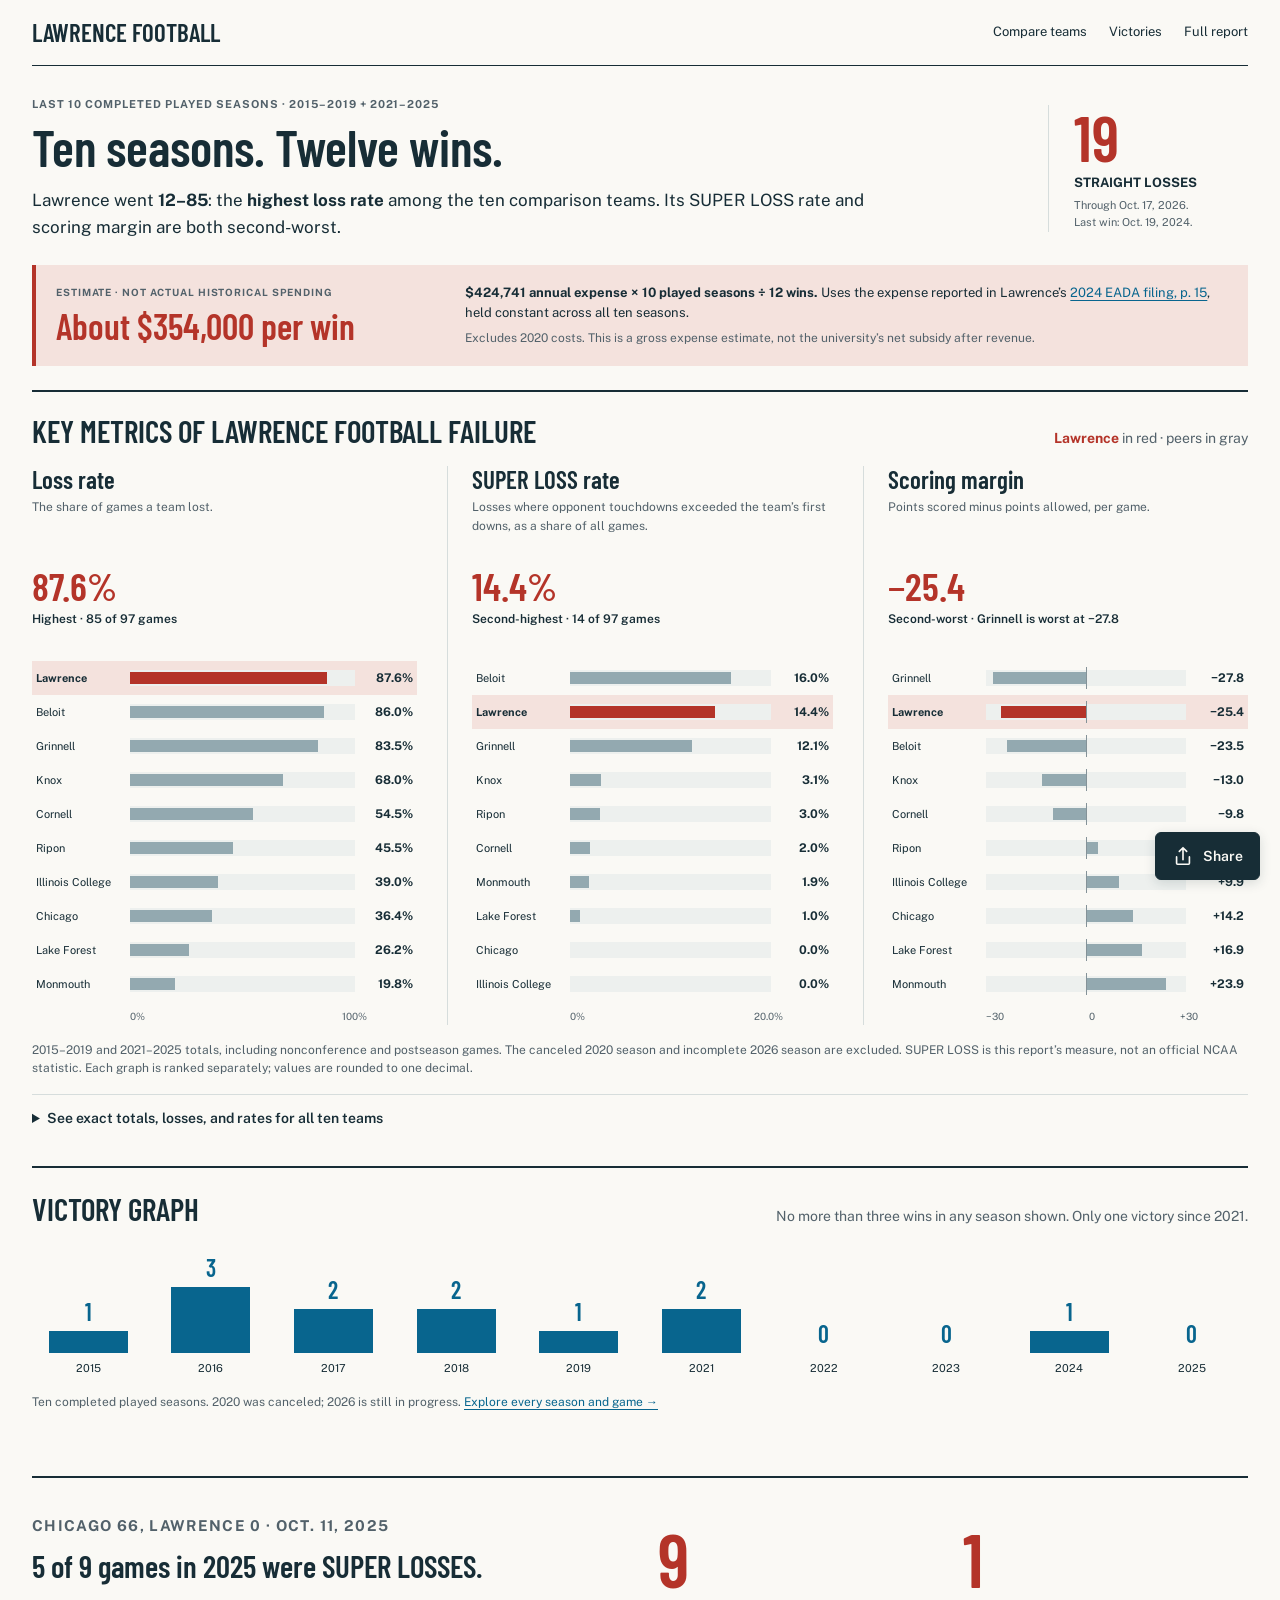
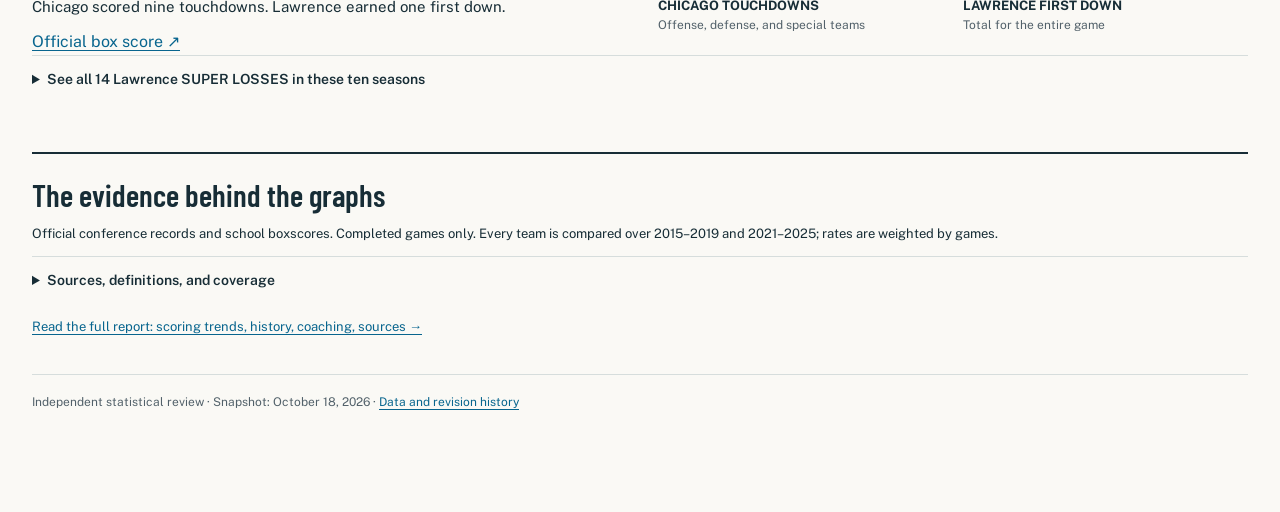
==== commit 15bcc303: "Keep super loss spotlight below graphs and omit current season discussion" ====
--- a/index.html
+++ b/index.html
@@ -1,6 +1,5 @@
 <!doctype html><html lang="en"><head><meta charset="utf-8"><meta name="viewport" content="width=device-width,initial-scale=1"><title>Lawrence football: ten seasons, twelve wins</title><meta name="description" content="Lawrence football compared with every current Midwest Conference team over the last ten completed played seasons (2015–2019 and 2021–2025): loss rates, SUPER LOSS rates, scoring margins, and victories."><link rel="stylesheet" href="fonts.css"><link rel="stylesheet" href="story.css"><script defer src="story.js"></script></head><body><a class="skip" href="#main">Skip to report</a><div class="wrap"><header class="masthead"><a class="brand" href="#main">LAWRENCE FOOTBALL</a><nav aria-label="Report navigation"><a href="#conference-history">Compare teams</a><a href="#victories">Victories</a><a href="full-report.html">Full report</a></nav><div class="share-control"><button id="share-button" type="button" aria-label="Share this report"><svg width="18" height="18" viewBox="0 0 24 24" fill="none" stroke="currentColor" stroke-width="1.8" stroke-linecap="round" stroke-linejoin="round" aria-hidden="true"><path d="M12 16V3m-4 4 4-4 4 4M5 13v7a1 1 0 0 0 1 1h12a1 1 0 0 0 1-1v-7"/></svg>Share</button><span id="share-status" role="status" aria-live="polite"></span><div id="share-fallback" hidden><label for="share-url">Copy this link</label><input id="share-url" type="url" readonly value="https://omatty123.github.io/lu-football-review/"></div></div></header><main id="main">
 <section class="opening"><div><p class="eyebrow">Last 10 completed played seasons · 2015–2019 + 2021–2025</p><h1>Ten seasons. Twelve wins.</h1><p class="lede">Lawrence went <strong>12–85</strong>: the <strong>highest loss rate</strong> among the ten comparison teams. Its SUPER LOSS rate and scoring margin are both second-worst.</p></div><aside class="streak" aria-label="Current losing streak"><strong>19</strong><span>STRAIGHT LOSSES</span><small>Through Oct. 17, 2026.<br>Last win: Oct. 19, 2024.</small></aside></section>
-<section class="super-callout" aria-labelledby="super-heading"><div><p class="eyebrow">2025 · More than half the season</p><h2 id="super-heading"><strong>5 of 9</strong> games were SUPER LOSSES</h2><p>Opponents scored more touchdowns than Lawrence earned first downs. <a href="#super-losses">See the games ↓</a></p></div><aside><p class="eyebrow">2026 · Through Oct. 17</p><p class="current-super"><strong>0 of 6</strong> so far</p><p>Closest: Lake Forest’s 10 TDs vs. LU’s 11 first downs. <a href="#super-2026">Check all six box scores ↓</a></p></aside></section>
 <section class="cost-estimate" id="cost-per-win" aria-labelledby="cost-heading"><div><p class="eyebrow">ESTIMATE · NOT ACTUAL HISTORICAL SPENDING</p><h2 id="cost-heading">About $354,000 per win</h2></div><div><p><strong>$424,741 annual expense × 10 played seasons ÷ 12 wins.</strong> Uses the expense reported in Lawrence’s <a href="https://vikings.lawrence.edu/documents/2024/12/4/eada_eport_2024.pdf">2024 EADA filing, p. 15</a>, held constant across all ten seasons.</p><p class="cost-limit">Excludes 2020 costs. This is a gross expense estimate, not the university’s net subsidy after revenue.</p></div></section>
 <section class="comparison" id="conference-history"><div class="section-heading"><h2>KEY METRICS OF LAWRENCE FOOTBALL FAILURE</h2><p class="legend"><b>Lawrence</b> in red · peers in gray</p></div><div class="compare-grid">
 <article class="metric" id="loss-rate"><h3>Loss rate</h3><p class="metric-subtitle">The share of games a team lost.</p><div class="metric-value">87.6%</div><p class="metric-finding">Highest · 85 of 97 games</p><div class="chart " role="group" aria-label="Loss rates, 2015–2019 and 2021–2025"><div class="chart-row lawrence" title="12 wins; 85 losses in 97 games"><span>Lawrence</span><div class="track" aria-hidden="true"><i class="bar" style="left:0.000%;width:87.600%"></i></div><strong>87.6%</strong></div><div class="chart-row " title="14 wins; 86 losses in 100 games"><span>Beloit</span><div class="track" aria-hidden="true"><i class="bar" style="left:0.000%;width:86.000%"></i></div><strong>86.0%</strong></div><div class="chart-row " title="15 wins; 76 losses in 91 games"><span>Grinnell</span><div class="track" aria-hidden="true"><i class="bar" style="left:0.000%;width:83.500%"></i></div><strong>83.5%</strong></div><div class="chart-row " title="31 wins; 66 losses in 97 games"><span>Knox</span><div class="track" aria-hidden="true"><i class="bar" style="left:0.000%;width:68.000%"></i></div><strong>68.0%</strong></div><div class="chart-row " title="45 wins; 54 losses in 99 games"><span>Cornell</span><div class="track" aria-hidden="true"><i class="bar" style="left:0.000%;width:54.500%"></i></div><strong>54.5%</strong></div><div class="chart-row " title="54 wins; 45 losses in 99 games"><span>Ripon</span><div class="track" aria-hidden="true"><i class="bar" style="left:0.000%;width:45.500%"></i></div><strong>45.5%</strong></div><div class="chart-row " title="61 wins; 39 losses in 100 games"><span>Illinois College</span><div class="track" aria-hidden="true"><i class="bar" style="left:0.000%;width:39.000%"></i></div><strong>39.0%</strong></div><div class="chart-row " title="63 wins; 36 losses in 99 games"><span>Chicago</span><div class="track" aria-hidden="true"><i class="bar" style="left:0.000%;width:36.400%"></i></div><strong>36.4%</strong></div><div class="chart-row " title="76 wins; 27 losses in 103 games"><span>Lake Forest</span><div class="track" aria-hidden="true"><i class="bar" style="left:0.000%;width:26.200%"></i></div><strong>26.2%</strong></div><div class="chart-row " title="85 wins; 21 losses in 106 games"><span>Monmouth</span><div class="track" aria-hidden="true"><i class="bar" style="left:0.000%;width:19.800%"></i></div><strong>19.8%</strong></div></div><div class="axis" aria-hidden="true"><span>0%</span><span>100%</span></div></article>
@@ -9,5 +8,5 @@
 <p class="chart-note">2015–2019 and 2021–2025 totals, including nonconference and postseason games. The canceled 2020 season and incomplete 2026 season are excluded. SUPER LOSS is this report’s measure, not an official NCAA statistic. Each graph is ranked separately; values are rounded to one decimal.</p>
 <details class="details"><summary>See exact totals, losses, and rates for all ten teams</summary><div class="table-scroll" tabindex="0" role="region" aria-label="Full comparison table; scroll horizontally"><table><caption>Last 10 completed played seasons · sorted by total losses</caption><thead><tr><th>Team</th><th>Losses</th><th>Wins</th><th>Games</th><th>Loss rate</th><th>Super losses</th><th>Super rate</th><th>Margin/game</th></tr></thead><tbody><tr class=""><th scope="row">Beloit</th><td>86</td><td>14</td><td>100</td><td>86.0%</td><td>16</td><td>16.0%</td><td>−23.5</td></tr><tr class="lawrence"><th scope="row">Lawrence</th><td>85</td><td>12</td><td>97</td><td>87.6%</td><td>14</td><td>14.4%</td><td>−25.4</td></tr><tr class=""><th scope="row">Grinnell</th><td>76</td><td>15</td><td>91</td><td>83.5%</td><td>11</td><td>12.1%</td><td>−27.8</td></tr><tr class=""><th scope="row">Knox</th><td>66</td><td>31</td><td>97</td><td>68.0%</td><td>3</td><td>3.1%</td><td>−13.0</td></tr><tr class=""><th scope="row">Cornell</th><td>54</td><td>45</td><td>99</td><td>54.5%</td><td>2</td><td>2.0%</td><td>−9.8</td></tr><tr class=""><th scope="row">Ripon</th><td>45</td><td>54</td><td>99</td><td>45.5%</td><td>3</td><td>3.0%</td><td>+3.7</td></tr><tr class=""><th scope="row">Illinois College</th><td>39</td><td>61</td><td>100</td><td>39.0%</td><td>0</td><td>0.0%</td><td>+9.9</td></tr><tr class=""><th scope="row">Chicago</th><td>36</td><td>63</td><td>99</td><td>36.4%</td><td>0</td><td>0.0%</td><td>+14.2</td></tr><tr class=""><th scope="row">Lake Forest</th><td>27</td><td>76</td><td>103</td><td>26.2%</td><td>1</td><td>1.0%</td><td>+16.9</td></tr><tr class=""><th scope="row">Monmouth</th><td>21</td><td>85</td><td>106</td><td>19.8%</td><td>2</td><td>1.9%</td><td>+23.9</td></tr></tbody></table></div><p><a href="data/mwc-last-10.csv" download>All comparison data</a> · <a href="full-report.html#conference-history">2011–2025 comparison</a> · <a href="full-report.html#conference">2025 comparison</a></p></details></section>
 <section class="story-section" id="victories"><div class="section-heading"><h2>VICTORY GRAPH</h2><p>No more than three wins in any season shown. Only one victory since 2021.</p></div><div class="victory-graph" id="victory-graph" role="group" aria-label="Lawrence victories in the last ten completed played seasons"><div class="victory-year"><div class="victory-column"><strong>1</strong><div class="victory-bar" style="height:22px" aria-hidden="true"></div></div><span class="victory-label">2015</span></div><div class="victory-year"><div class="victory-column"><strong>3</strong><div class="victory-bar" style="height:66px" aria-hidden="true"></div></div><span class="victory-label">2016</span></div><div class="victory-year"><div class="victory-column"><strong>2</strong><div class="victory-bar" style="height:44px" aria-hidden="true"></div></div><span class="victory-label">2017</span></div><div class="victory-year"><div class="victory-column"><strong>2</strong><div class="victory-bar" style="height:44px" aria-hidden="true"></div></div><span class="victory-label">2018</span></div><div class="victory-year"><div class="victory-column"><strong>1</strong><div class="victory-bar" style="height:22px" aria-hidden="true"></div></div><span class="victory-label">2019</span></div><div class="victory-year"><div class="victory-column"><strong>2</strong><div class="victory-bar" style="height:44px" aria-hidden="true"></div></div><span class="victory-label">2021</span></div><div class="victory-year"><div class="victory-column"><strong>0</strong><div class="victory-bar" style="height:0px" aria-hidden="true"></div></div><span class="victory-label">2022</span></div><div class="victory-year"><div class="victory-column"><strong>0</strong><div class="victory-bar" style="height:0px" aria-hidden="true"></div></div><span class="victory-label">2023</span></div><div class="victory-year"><div class="victory-column"><strong>1</strong><div class="victory-bar" style="height:22px" aria-hidden="true"></div></div><span class="victory-label">2024</span></div><div class="victory-year"><div class="victory-column"><strong>0</strong><div class="victory-bar" style="height:0px" aria-hidden="true"></div></div><span class="victory-label">2025</span></div></div><p class="chart-note">Ten completed played seasons. 2020 was canceled; 2026 is still in progress. <a href="full-report.html#seasons">Explore every season and game →</a></p></section>
-<section class="story-section" id="super-losses"><div class="spotlight"><div><p class="eyebrow">Chicago 66, Lawrence 0 · Oct. 11, 2025</p><h2>One game makes the gap concrete.</h2><p>Chicago scored nine touchdowns. Lawrence earned one first down. Five of Lawrence’s nine games in 2025 were SUPER LOSSES.</p><a href="https://vikings.lawrence.edu/sports/football/stats/2025/university-of-chicago/boxscore/5421">Official box score ↗</a></div><div class="score-contrast"><div><strong>9</strong><span>CHICAGO TOUCHDOWNS</span><small>Offense, defense, and special teams</small></div><div><strong>1</strong><span>LAWRENCE FIRST DOWN</span><small>Total for the entire game</small></div></div></div><details class="details"><summary>See all 14 Lawrence SUPER LOSSES in these ten seasons</summary><div class="table-scroll" tabindex="0" role="region" aria-label="Lawrence super losses; scroll horizontally"><table><thead><tr><th>Year</th><th>Opponent / source</th><th>LU score</th><th>LU first downs</th><th>Opponent TDs</th></tr></thead><tbody><tr><td>2015</td><th scope="row"><a href="https://vikings.lawrence.edu/sports/football/stats/2015/rockford/boxscore/359">Rockford</a></th><td>17–52</td><td>5</td><td>7</td></tr><tr><td>2018</td><th scope="row"><a href="https://vikings.lawrence.edu/sports/football/stats/2018/st-norbert/boxscore/395">St. Norbert</a></th><td>0–46</td><td>4</td><td>6</td></tr><tr><td>2019</td><th scope="row"><a href="https://vikings.lawrence.edu/sports/football/stats/2019/st-norbert/boxscore/3001">St. Norbert</a></th><td>0–41</td><td>2</td><td>5</td></tr><tr><td>2021</td><th scope="row"><a href="https://vikings.lawrence.edu/sports/football/stats/2021/university-of-chicago/boxscore/3703">Chicago</a></th><td>0–66</td><td>2</td><td>9</td></tr><tr><td>2022</td><th scope="row"><a href="https://vikings.lawrence.edu/sports/football/stats/2022/lake-forest-college/boxscore/4099">Lake Forest</a></th><td>0–55</td><td>2</td><td>7</td></tr><tr><td>2022</td><th scope="row"><a href="https://vikings.lawrence.edu/sports/football/stats/2022/beloit-college/boxscore/4105">Beloit</a></th><td>0–56</td><td>6</td><td>8</td></tr><tr><td>2022</td><th scope="row"><a href="https://vikings.lawrence.edu/sports/football/stats/2022/university-of-chicago/boxscore/4107">Chicago</a></th><td>0–60</td><td>3</td><td>8</td></tr><tr><td>2022</td><th scope="row"><a href="https://vikings.lawrence.edu/sports/football/stats/2022/ripon-college/boxscore/4108">Ripon</a></th><td>0–82</td><td>3</td><td>12</td></tr><tr><td>2024</td><th scope="row"><a href="https://vikings.lawrence.edu/sports/football/stats/2024/illinois-college/boxscore/4981">Illinois</a></th><td>0–84</td><td>11</td><td>12</td></tr><tr><td>2025</td><th scope="row"><a href="https://vikings.lawrence.edu/sports/football/stats/2025/monmouth-college/boxscore/5418">Monmouth</a></th><td>7–78</td><td>7</td><td>10</td></tr><tr><td>2025</td><th scope="row"><a href="https://vikings.lawrence.edu/sports/football/stats/2025/illinois-college/boxscore/5420">Illinois</a></th><td>0–59</td><td>6</td><td>8</td></tr><tr><td>2025</td><th scope="row"><a href="https://vikings.lawrence.edu/sports/football/stats/2025/university-of-chicago/boxscore/5421">Chicago</a></th><td>0–66</td><td>1</td><td>9</td></tr><tr><td>2025</td><th scope="row"><a href="https://vikings.lawrence.edu/sports/football/stats/2025/lake-forest-college/boxscore/5424">Lake Forest</a></th><td>0–72</td><td>4</td><td>10</td></tr><tr><td>2025</td><th scope="row"><a href="https://vikings.lawrence.edu/sports/football/stats/2025/grinnell-college/boxscore/5425">Grinnell</a></th><td>6–63</td><td>4</td><td>8</td></tr></tbody></table></div></details><details class="details" id="super-2026"><summary>2026: no SUPER LOSSES in six games through Oct. 17</summary><p>All six games were losses, but none met this report’s stricter definition: opponent touchdowns must exceed LU first downs. Return touchdowns count; equality does not.</p><div class="table-scroll" tabindex="0" role="region" aria-label="2026 box score audit; scroll horizontally"><table><thead><tr><th>Opponent / source</th><th>LU first downs</th><th>Opponent TDs</th><th>SUPER LOSS?</th></tr></thead><tbody><tr><th scope="row"><a href="https://vikings.lawrence.edu/sports/football/stats/2026/luther-college/boxscore/6019">Luther College</a></th><td>9</td><td>4</td><td>No</td></tr><tr><th scope="row"><a href="https://vikings.lawrence.edu/sports/football/stats/2026/buena-vista-university/boxscore/6020">Buena Vista University</a></th><td>12</td><td>3</td><td>No</td></tr><tr><th scope="row"><a href="https://vikings.lawrence.edu/sports/football/stats/2026/illinois-college/boxscore/6021">Illinois College</a></th><td>9</td><td>7</td><td>No</td></tr><tr><th scope="row"><a href="https://vikings.lawrence.edu/sports/football/stats/2026/lake-forest-college/boxscore/6022">Lake Forest College</a></th><td>11</td><td>10</td><td>No</td></tr><tr><th scope="row"><a href="https://vikings.lawrence.edu/sports/football/stats/2026/beloit-college/boxscore/6023">Beloit College</a></th><td>18</td><td>4</td><td>No</td></tr><tr><th scope="row"><a href="https://vikings.lawrence.edu/sports/football/stats/2026/grinnell-college/boxscore/6024">Grinnell College</a></th><td>12</td><td>3</td><td>No</td></tr></tbody></table></div></details></section>
+<section class="story-section" id="super-losses"><div class="spotlight"><div><p class="eyebrow">Chicago 66, Lawrence 0 · Oct. 11, 2025</p><h2>5 of 9 games in 2025 were SUPER LOSSES.</h2><p>Chicago scored nine touchdowns. Lawrence earned one first down.</p><a href="https://vikings.lawrence.edu/sports/football/stats/2025/university-of-chicago/boxscore/5421">Official box score ↗</a></div><div class="score-contrast"><div><strong>9</strong><span>CHICAGO TOUCHDOWNS</span><small>Offense, defense, and special teams</small></div><div><strong>1</strong><span>LAWRENCE FIRST DOWN</span><small>Total for the entire game</small></div></div></div><details class="details"><summary>See all 14 Lawrence SUPER LOSSES in these ten seasons</summary><div class="table-scroll" tabindex="0" role="region" aria-label="Lawrence super losses; scroll horizontally"><table><thead><tr><th>Year</th><th>Opponent / source</th><th>LU score</th><th>LU first downs</th><th>Opponent TDs</th></tr></thead><tbody><tr><td>2015</td><th scope="row"><a href="https://vikings.lawrence.edu/sports/football/stats/2015/rockford/boxscore/359">Rockford</a></th><td>17–52</td><td>5</td><td>7</td></tr><tr><td>2018</td><th scope="row"><a href="https://vikings.lawrence.edu/sports/football/stats/2018/st-norbert/boxscore/395">St. Norbert</a></th><td>0–46</td><td>4</td><td>6</td></tr><tr><td>2019</td><th scope="row"><a href="https://vikings.lawrence.edu/sports/football/stats/2019/st-norbert/boxscore/3001">St. Norbert</a></th><td>0–41</td><td>2</td><td>5</td></tr><tr><td>2021</td><th scope="row"><a href="https://vikings.lawrence.edu/sports/football/stats/2021/university-of-chicago/boxscore/3703">Chicago</a></th><td>0–66</td><td>2</td><td>9</td></tr><tr><td>2022</td><th scope="row"><a href="https://vikings.lawrence.edu/sports/football/stats/2022/lake-forest-college/boxscore/4099">Lake Forest</a></th><td>0–55</td><td>2</td><td>7</td></tr><tr><td>2022</td><th scope="row"><a href="https://vikings.lawrence.edu/sports/football/stats/2022/beloit-college/boxscore/4105">Beloit</a></th><td>0–56</td><td>6</td><td>8</td></tr><tr><td>2022</td><th scope="row"><a href="https://vikings.lawrence.edu/sports/football/stats/2022/university-of-chicago/boxscore/4107">Chicago</a></th><td>0–60</td><td>3</td><td>8</td></tr><tr><td>2022</td><th scope="row"><a href="https://vikings.lawrence.edu/sports/football/stats/2022/ripon-college/boxscore/4108">Ripon</a></th><td>0–82</td><td>3</td><td>12</td></tr><tr><td>2024</td><th scope="row"><a href="https://vikings.lawrence.edu/sports/football/stats/2024/illinois-college/boxscore/4981">Illinois</a></th><td>0–84</td><td>11</td><td>12</td></tr><tr><td>2025</td><th scope="row"><a href="https://vikings.lawrence.edu/sports/football/stats/2025/monmouth-college/boxscore/5418">Monmouth</a></th><td>7–78</td><td>7</td><td>10</td></tr><tr><td>2025</td><th scope="row"><a href="https://vikings.lawrence.edu/sports/football/stats/2025/illinois-college/boxscore/5420">Illinois</a></th><td>0–59</td><td>6</td><td>8</td></tr><tr><td>2025</td><th scope="row"><a href="https://vikings.lawrence.edu/sports/football/stats/2025/university-of-chicago/boxscore/5421">Chicago</a></th><td>0–66</td><td>1</td><td>9</td></tr><tr><td>2025</td><th scope="row"><a href="https://vikings.lawrence.edu/sports/football/stats/2025/lake-forest-college/boxscore/5424">Lake Forest</a></th><td>0–72</td><td>4</td><td>10</td></tr><tr><td>2025</td><th scope="row"><a href="https://vikings.lawrence.edu/sports/football/stats/2025/grinnell-college/boxscore/5425">Grinnell</a></th><td>6–63</td><td>4</td><td>8</td></tr></tbody></table></div></details></section>
 <section class="story-section evidence" id="evidence"><h2>The evidence behind the graphs</h2><p>Official conference records and school boxscores. Completed games only. Every team is compared over 2015–2019 and 2021–2025; rates are weighted by games.</p><details class="details"><summary>Sources, definitions, and coverage</summary><ul><li><strong>Comparison group:</strong> the ten 2025 MWC teams, including Chicago’s 2015–2016 seasons before it joined. <a href="full-report.html#conference-history">Full 2011–2025 comparison, former members, and membership-period totals</a> remain in the full report.</li><li><strong>Loss rate:</strong> losses ÷ all completed games. <strong>SUPER LOSS rate:</strong> qualifying losses ÷ all completed games, including wins in the denominator. Opponent total touchdowns must be strictly greater than the losing team’s first downs. Equality does not count.</li><li><strong>Scoring margin:</strong> total points scored minus total points allowed, divided by games. All points count; this is not a pure measure of the defense. Opponent strength is not adjusted.</li><li><strong>Unequal schedules:</strong> canceled games are excluded. Grinnell played three games in 2019 and eight in 2022. No team played a 2020 MWC season.</li><li><strong>Audit coverage:</strong> The underlying 2011–2025 audit checked all 761 defeats and found 54 SUPER LOSSES. These graphs use only the ten selected seasons. Scoring-summary checks agreed in 759 cases. Two malformed summaries were resolved using team-statistics totals; neither game qualifies as a SUPER LOSS. Row-level notes are in the audit data.</li><li><strong>Audit:</strong> <a href="data/mwc-2011-2025-seasons.csv">160 team-season rows with sources</a> · <a href="data/mwc-super-audit-2011-2025.json">Every audited defeat and boxscore</a> · <a href="https://midwestconference.org/sports/2011/4/14/FB_0414112406.aspx">Official MWC archive</a>.</li></ul></details><p><a href="full-report.html">Read the full report: scoring trends, history, coaching, sources →</a></p></section></main><footer>Independent statistical review · Snapshot: October 18, 2026 · <a href="https://github.com/omatty123/lu-football-review">Data and revision history</a></footer></div></body></html>
--- a/story.css
+++ b/story.css
@@ -8,4 +8,3 @@
 /* Sharing stays visible at every scroll position on both report pages. */
 .share-control{position:fixed;right:max(20px,env(safe-area-inset-right));bottom:calc(20px + env(safe-area-inset-bottom));z-index:50;margin:0}#share-button{min-height:48px;min-width:100px;padding:12px 16px;gap:9px;background:var(--ink);color:var(--paper);border:1px solid var(--ink);border-radius:6px;box-shadow:0 3px 12px #172d3626;font:600 14px var(--body)}#share-button:hover{background:var(--blue);color:var(--paper)}#share-button svg{width:22px;height:22px;flex-shrink:0}#share-status{position:absolute;right:0;top:auto;bottom:calc(100% + 8px);width:220px;max-width:calc(100vw - 40px);padding:8px 10px;background:var(--paper);color:var(--ink);border:1px solid var(--rule);border-radius:4px;font-size:12px;text-align:right}#share-status:empty{display:none}#share-fallback{top:auto;bottom:calc(100% + 62px);right:0;width:min(320px,calc(100vw - 40px));box-shadow:0 3px 12px #172d3626}footer{padding-bottom:100px}@media print{.share-control{display:none}}
 
-.super-callout{display:grid;grid-template-columns:2fr 1fr;gap:30px;align-items:center;border-top:2px solid var(--red);border-bottom:1px solid var(--rule);padding:18px 0;margin-bottom:22px}.super-callout h2{font-size:clamp(30px,3vw,42px);color:var(--red)}.super-callout h2 strong{font-weight:600}.super-callout p{font-size:13px;margin-top:8px}.super-callout .eyebrow{font-size:10px;margin:0 0 5px}.super-callout aside{border-left:1px solid var(--rule);padding-left:24px}.super-callout .current-super{font-size:23px;margin:0}.super-callout .current-super strong{font-weight:700}@media(max-width:740px){.super-callout{grid-template-columns:1fr;gap:16px}.super-callout aside{border-left:0;border-top:1px solid var(--rule);padding:12px 0 0}}
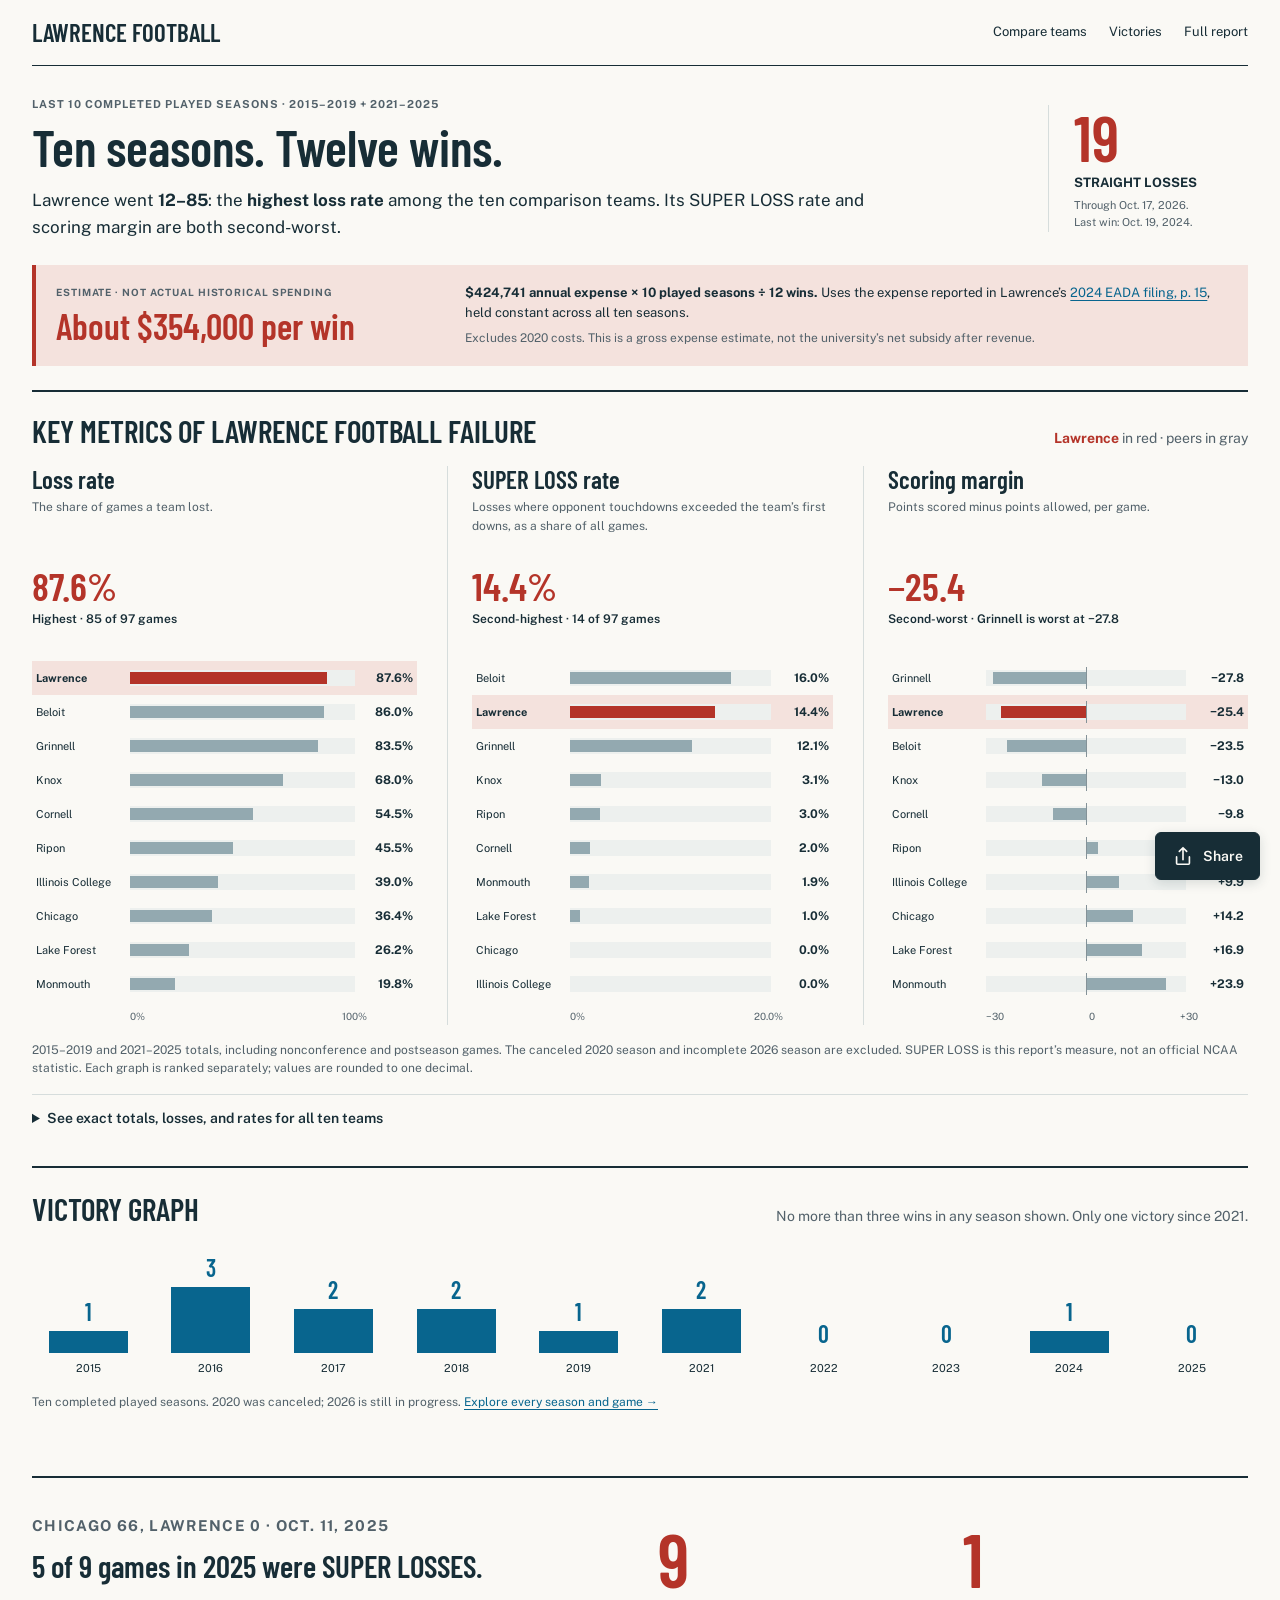
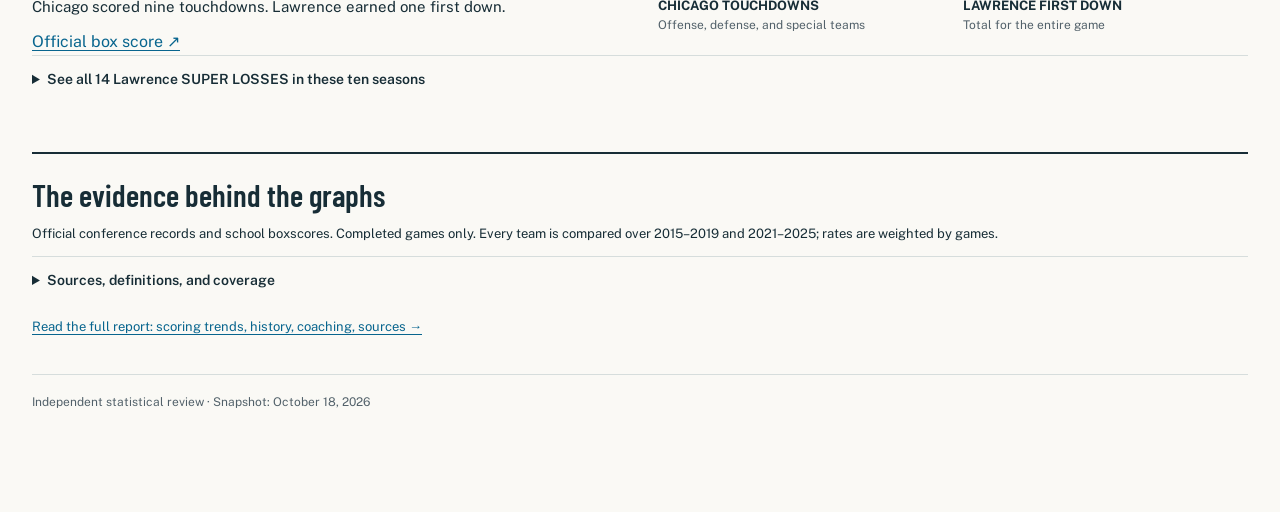
==== commit 3c39ed15: "Remove visible repository and revision history links" ====
--- a/index.html
+++ b/index.html
@@ -1,4 +1,4 @@
-<!doctype html><html lang="en"><head><meta charset="utf-8"><meta name="viewport" content="width=device-width,initial-scale=1"><title>Lawrence football: ten seasons, twelve wins</title><meta name="description" content="Lawrence football compared with every current Midwest Conference team over the last ten completed played seasons (2015–2019 and 2021–2025): loss rates, SUPER LOSS rates, scoring margins, and victories."><link rel="stylesheet" href="fonts.css"><link rel="stylesheet" href="story.css"><script defer src="story.js"></script></head><body><a class="skip" href="#main">Skip to report</a><div class="wrap"><header class="masthead"><a class="brand" href="#main">LAWRENCE FOOTBALL</a><nav aria-label="Report navigation"><a href="#conference-history">Compare teams</a><a href="#victories">Victories</a><a href="full-report.html">Full report</a></nav><div class="share-control"><button id="share-button" type="button" aria-label="Share this report"><svg width="18" height="18" viewBox="0 0 24 24" fill="none" stroke="currentColor" stroke-width="1.8" stroke-linecap="round" stroke-linejoin="round" aria-hidden="true"><path d="M12 16V3m-4 4 4-4 4 4M5 13v7a1 1 0 0 0 1 1h12a1 1 0 0 0 1-1v-7"/></svg>Share</button><span id="share-status" role="status" aria-live="polite"></span><div id="share-fallback" hidden><label for="share-url">Copy this link</label><input id="share-url" type="url" readonly value="https://omatty123.github.io/lu-football-review/"></div></div></header><main id="main">
+<!doctype html><html lang="en"><head><meta charset="utf-8"><meta name="viewport" content="width=device-width,initial-scale=1"><title>Lawrence football: ten seasons, twelve wins</title><meta name="description" content="Lawrence football compared with every current Midwest Conference team over the last ten completed played seasons (2015–2019 and 2021–2025): loss rates, SUPER LOSS rates, scoring margins, and victories."><link rel="canonical" href="https://omatty123.github.io/lu-football-review/"><meta property="og:type" content="website"><meta property="og:site_name" content="Lawrence Football Review"><meta property="og:title" content="Lawrence football: ten seasons, twelve wins"><meta property="og:description" content="Wins, losses, scoring margins, SUPER LOSSES, and the evidence behind the Lawrence football review."><meta property="og:url" content="https://omatty123.github.io/lu-football-review/"><meta property="og:image" content="https://omatty123.github.io/lu-football-review/assets/share-preview.png"><meta property="og:image:type" content="image/png"><meta property="og:image:width" content="1200"><meta property="og:image:height" content="630"><meta property="og:image:alt" content="Lawrence football, last ten completed played seasons: 12 wins, 85 losses, 87.6 percent loss rate, minus 25.4 points per game scoring margin."><meta name="twitter:card" content="summary_large_image"><meta name="twitter:title" content="Lawrence football: ten seasons, twelve wins"><meta name="twitter:description" content="Wins, losses, scoring margins, SUPER LOSSES, and the evidence behind the Lawrence football review."><meta name="twitter:image" content="https://omatty123.github.io/lu-football-review/assets/share-preview.png"><link rel="stylesheet" href="fonts.css"><link rel="stylesheet" href="story.css"><script defer src="story.js"></script></head><body><a class="skip" href="#main">Skip to report</a><div class="wrap"><header class="masthead"><a class="brand" href="#main">LAWRENCE FOOTBALL</a><nav aria-label="Report navigation"><a href="#conference-history">Compare teams</a><a href="#victories">Victories</a><a href="full-report.html">Full report</a></nav><div class="share-control"><button id="share-button" type="button" aria-label="Share this report"><svg width="18" height="18" viewBox="0 0 24 24" fill="none" stroke="currentColor" stroke-width="1.8" stroke-linecap="round" stroke-linejoin="round" aria-hidden="true"><path d="M12 16V3m-4 4 4-4 4 4M5 13v7a1 1 0 0 0 1 1h12a1 1 0 0 0 1-1v-7"/></svg>Share</button><span id="share-status" role="status" aria-live="polite"></span><div id="share-fallback" hidden><label for="share-url">Copy this link</label><input id="share-url" type="url" readonly value="https://omatty123.github.io/lu-football-review/"></div></div></header><main id="main">
 <section class="opening"><div><p class="eyebrow">Last 10 completed played seasons · 2015–2019 + 2021–2025</p><h1>Ten seasons. Twelve wins.</h1><p class="lede">Lawrence went <strong>12–85</strong>: the <strong>highest loss rate</strong> among the ten comparison teams. Its SUPER LOSS rate and scoring margin are both second-worst.</p></div><aside class="streak" aria-label="Current losing streak"><strong>19</strong><span>STRAIGHT LOSSES</span><small>Through Oct. 17, 2026.<br>Last win: Oct. 19, 2024.</small></aside></section>
 <section class="cost-estimate" id="cost-per-win" aria-labelledby="cost-heading"><div><p class="eyebrow">ESTIMATE · NOT ACTUAL HISTORICAL SPENDING</p><h2 id="cost-heading">About $354,000 per win</h2></div><div><p><strong>$424,741 annual expense × 10 played seasons ÷ 12 wins.</strong> Uses the expense reported in Lawrence’s <a href="https://vikings.lawrence.edu/documents/2024/12/4/eada_eport_2024.pdf">2024 EADA filing, p. 15</a>, held constant across all ten seasons.</p><p class="cost-limit">Excludes 2020 costs. This is a gross expense estimate, not the university’s net subsidy after revenue.</p></div></section>
 <section class="comparison" id="conference-history"><div class="section-heading"><h2>KEY METRICS OF LAWRENCE FOOTBALL FAILURE</h2><p class="legend"><b>Lawrence</b> in red · peers in gray</p></div><div class="compare-grid">
@@ -9,4 +9,4 @@
 <details class="details"><summary>See exact totals, losses, and rates for all ten teams</summary><div class="table-scroll" tabindex="0" role="region" aria-label="Full comparison table; scroll horizontally"><table><caption>Last 10 completed played seasons · sorted by total losses</caption><thead><tr><th>Team</th><th>Losses</th><th>Wins</th><th>Games</th><th>Loss rate</th><th>Super losses</th><th>Super rate</th><th>Margin/game</th></tr></thead><tbody><tr class=""><th scope="row">Beloit</th><td>86</td><td>14</td><td>100</td><td>86.0%</td><td>16</td><td>16.0%</td><td>−23.5</td></tr><tr class="lawrence"><th scope="row">Lawrence</th><td>85</td><td>12</td><td>97</td><td>87.6%</td><td>14</td><td>14.4%</td><td>−25.4</td></tr><tr class=""><th scope="row">Grinnell</th><td>76</td><td>15</td><td>91</td><td>83.5%</td><td>11</td><td>12.1%</td><td>−27.8</td></tr><tr class=""><th scope="row">Knox</th><td>66</td><td>31</td><td>97</td><td>68.0%</td><td>3</td><td>3.1%</td><td>−13.0</td></tr><tr class=""><th scope="row">Cornell</th><td>54</td><td>45</td><td>99</td><td>54.5%</td><td>2</td><td>2.0%</td><td>−9.8</td></tr><tr class=""><th scope="row">Ripon</th><td>45</td><td>54</td><td>99</td><td>45.5%</td><td>3</td><td>3.0%</td><td>+3.7</td></tr><tr class=""><th scope="row">Illinois College</th><td>39</td><td>61</td><td>100</td><td>39.0%</td><td>0</td><td>0.0%</td><td>+9.9</td></tr><tr class=""><th scope="row">Chicago</th><td>36</td><td>63</td><td>99</td><td>36.4%</td><td>0</td><td>0.0%</td><td>+14.2</td></tr><tr class=""><th scope="row">Lake Forest</th><td>27</td><td>76</td><td>103</td><td>26.2%</td><td>1</td><td>1.0%</td><td>+16.9</td></tr><tr class=""><th scope="row">Monmouth</th><td>21</td><td>85</td><td>106</td><td>19.8%</td><td>2</td><td>1.9%</td><td>+23.9</td></tr></tbody></table></div><p><a href="data/mwc-last-10.csv" download>All comparison data</a> · <a href="full-report.html#conference-history">2011–2025 comparison</a> · <a href="full-report.html#conference">2025 comparison</a></p></details></section>
 <section class="story-section" id="victories"><div class="section-heading"><h2>VICTORY GRAPH</h2><p>No more than three wins in any season shown. Only one victory since 2021.</p></div><div class="victory-graph" id="victory-graph" role="group" aria-label="Lawrence victories in the last ten completed played seasons"><div class="victory-year"><div class="victory-column"><strong>1</strong><div class="victory-bar" style="height:22px" aria-hidden="true"></div></div><span class="victory-label">2015</span></div><div class="victory-year"><div class="victory-column"><strong>3</strong><div class="victory-bar" style="height:66px" aria-hidden="true"></div></div><span class="victory-label">2016</span></div><div class="victory-year"><div class="victory-column"><strong>2</strong><div class="victory-bar" style="height:44px" aria-hidden="true"></div></div><span class="victory-label">2017</span></div><div class="victory-year"><div class="victory-column"><strong>2</strong><div class="victory-bar" style="height:44px" aria-hidden="true"></div></div><span class="victory-label">2018</span></div><div class="victory-year"><div class="victory-column"><strong>1</strong><div class="victory-bar" style="height:22px" aria-hidden="true"></div></div><span class="victory-label">2019</span></div><div class="victory-year"><div class="victory-column"><strong>2</strong><div class="victory-bar" style="height:44px" aria-hidden="true"></div></div><span class="victory-label">2021</span></div><div class="victory-year"><div class="victory-column"><strong>0</strong><div class="victory-bar" style="height:0px" aria-hidden="true"></div></div><span class="victory-label">2022</span></div><div class="victory-year"><div class="victory-column"><strong>0</strong><div class="victory-bar" style="height:0px" aria-hidden="true"></div></div><span class="victory-label">2023</span></div><div class="victory-year"><div class="victory-column"><strong>1</strong><div class="victory-bar" style="height:22px" aria-hidden="true"></div></div><span class="victory-label">2024</span></div><div class="victory-year"><div class="victory-column"><strong>0</strong><div class="victory-bar" style="height:0px" aria-hidden="true"></div></div><span class="victory-label">2025</span></div></div><p class="chart-note">Ten completed played seasons. 2020 was canceled; 2026 is still in progress. <a href="full-report.html#seasons">Explore every season and game →</a></p></section>
 <section class="story-section" id="super-losses"><div class="spotlight"><div><p class="eyebrow">Chicago 66, Lawrence 0 · Oct. 11, 2025</p><h2>5 of 9 games in 2025 were SUPER LOSSES.</h2><p>Chicago scored nine touchdowns. Lawrence earned one first down.</p><a href="https://vikings.lawrence.edu/sports/football/stats/2025/university-of-chicago/boxscore/5421">Official box score ↗</a></div><div class="score-contrast"><div><strong>9</strong><span>CHICAGO TOUCHDOWNS</span><small>Offense, defense, and special teams</small></div><div><strong>1</strong><span>LAWRENCE FIRST DOWN</span><small>Total for the entire game</small></div></div></div><details class="details"><summary>See all 14 Lawrence SUPER LOSSES in these ten seasons</summary><div class="table-scroll" tabindex="0" role="region" aria-label="Lawrence super losses; scroll horizontally"><table><thead><tr><th>Year</th><th>Opponent / source</th><th>LU score</th><th>LU first downs</th><th>Opponent TDs</th></tr></thead><tbody><tr><td>2015</td><th scope="row"><a href="https://vikings.lawrence.edu/sports/football/stats/2015/rockford/boxscore/359">Rockford</a></th><td>17–52</td><td>5</td><td>7</td></tr><tr><td>2018</td><th scope="row"><a href="https://vikings.lawrence.edu/sports/football/stats/2018/st-norbert/boxscore/395">St. Norbert</a></th><td>0–46</td><td>4</td><td>6</td></tr><tr><td>2019</td><th scope="row"><a href="https://vikings.lawrence.edu/sports/football/stats/2019/st-norbert/boxscore/3001">St. Norbert</a></th><td>0–41</td><td>2</td><td>5</td></tr><tr><td>2021</td><th scope="row"><a href="https://vikings.lawrence.edu/sports/football/stats/2021/university-of-chicago/boxscore/3703">Chicago</a></th><td>0–66</td><td>2</td><td>9</td></tr><tr><td>2022</td><th scope="row"><a href="https://vikings.lawrence.edu/sports/football/stats/2022/lake-forest-college/boxscore/4099">Lake Forest</a></th><td>0–55</td><td>2</td><td>7</td></tr><tr><td>2022</td><th scope="row"><a href="https://vikings.lawrence.edu/sports/football/stats/2022/beloit-college/boxscore/4105">Beloit</a></th><td>0–56</td><td>6</td><td>8</td></tr><tr><td>2022</td><th scope="row"><a href="https://vikings.lawrence.edu/sports/football/stats/2022/university-of-chicago/boxscore/4107">Chicago</a></th><td>0–60</td><td>3</td><td>8</td></tr><tr><td>2022</td><th scope="row"><a href="https://vikings.lawrence.edu/sports/football/stats/2022/ripon-college/boxscore/4108">Ripon</a></th><td>0–82</td><td>3</td><td>12</td></tr><tr><td>2024</td><th scope="row"><a href="https://vikings.lawrence.edu/sports/football/stats/2024/illinois-college/boxscore/4981">Illinois</a></th><td>0–84</td><td>11</td><td>12</td></tr><tr><td>2025</td><th scope="row"><a href="https://vikings.lawrence.edu/sports/football/stats/2025/monmouth-college/boxscore/5418">Monmouth</a></th><td>7–78</td><td>7</td><td>10</td></tr><tr><td>2025</td><th scope="row"><a href="https://vikings.lawrence.edu/sports/football/stats/2025/illinois-college/boxscore/5420">Illinois</a></th><td>0–59</td><td>6</td><td>8</td></tr><tr><td>2025</td><th scope="row"><a href="https://vikings.lawrence.edu/sports/football/stats/2025/university-of-chicago/boxscore/5421">Chicago</a></th><td>0–66</td><td>1</td><td>9</td></tr><tr><td>2025</td><th scope="row"><a href="https://vikings.lawrence.edu/sports/football/stats/2025/lake-forest-college/boxscore/5424">Lake Forest</a></th><td>0–72</td><td>4</td><td>10</td></tr><tr><td>2025</td><th scope="row"><a href="https://vikings.lawrence.edu/sports/football/stats/2025/grinnell-college/boxscore/5425">Grinnell</a></th><td>6–63</td><td>4</td><td>8</td></tr></tbody></table></div></details></section>
-<section class="story-section evidence" id="evidence"><h2>The evidence behind the graphs</h2><p>Official conference records and school boxscores. Completed games only. Every team is compared over 2015–2019 and 2021–2025; rates are weighted by games.</p><details class="details"><summary>Sources, definitions, and coverage</summary><ul><li><strong>Comparison group:</strong> the ten 2025 MWC teams, including Chicago’s 2015–2016 seasons before it joined. <a href="full-report.html#conference-history">Full 2011–2025 comparison, former members, and membership-period totals</a> remain in the full report.</li><li><strong>Loss rate:</strong> losses ÷ all completed games. <strong>SUPER LOSS rate:</strong> qualifying losses ÷ all completed games, including wins in the denominator. Opponent total touchdowns must be strictly greater than the losing team’s first downs. Equality does not count.</li><li><strong>Scoring margin:</strong> total points scored minus total points allowed, divided by games. All points count; this is not a pure measure of the defense. Opponent strength is not adjusted.</li><li><strong>Unequal schedules:</strong> canceled games are excluded. Grinnell played three games in 2019 and eight in 2022. No team played a 2020 MWC season.</li><li><strong>Audit coverage:</strong> The underlying 2011–2025 audit checked all 761 defeats and found 54 SUPER LOSSES. These graphs use only the ten selected seasons. Scoring-summary checks agreed in 759 cases. Two malformed summaries were resolved using team-statistics totals; neither game qualifies as a SUPER LOSS. Row-level notes are in the audit data.</li><li><strong>Audit:</strong> <a href="data/mwc-2011-2025-seasons.csv">160 team-season rows with sources</a> · <a href="data/mwc-super-audit-2011-2025.json">Every audited defeat and boxscore</a> · <a href="https://midwestconference.org/sports/2011/4/14/FB_0414112406.aspx">Official MWC archive</a>.</li></ul></details><p><a href="full-report.html">Read the full report: scoring trends, history, coaching, sources →</a></p></section></main><footer>Independent statistical review · Snapshot: October 18, 2026 · <a href="https://github.com/omatty123/lu-football-review">Data and revision history</a></footer></div></body></html>+<section class="story-section evidence" id="evidence"><h2>The evidence behind the graphs</h2><p>Official conference records and school boxscores. Completed games only. Every team is compared over 2015–2019 and 2021–2025; rates are weighted by games.</p><details class="details"><summary>Sources, definitions, and coverage</summary><ul><li><strong>Comparison group:</strong> the ten 2025 MWC teams, including Chicago’s 2015–2016 seasons before it joined. <a href="full-report.html#conference-history">Full 2011–2025 comparison, former members, and membership-period totals</a> remain in the full report.</li><li><strong>Loss rate:</strong> losses ÷ all completed games. <strong>SUPER LOSS rate:</strong> qualifying losses ÷ all completed games, including wins in the denominator. Opponent total touchdowns must be strictly greater than the losing team’s first downs. Equality does not count.</li><li><strong>Scoring margin:</strong> total points scored minus total points allowed, divided by games. All points count; this is not a pure measure of the defense. Opponent strength is not adjusted.</li><li><strong>Unequal schedules:</strong> canceled games are excluded. Grinnell played three games in 2019 and eight in 2022. No team played a 2020 MWC season.</li><li><strong>Audit coverage:</strong> The underlying 2011–2025 audit checked all 761 defeats and found 54 SUPER LOSSES. These graphs use only the ten selected seasons. Scoring-summary checks agreed in 759 cases. Two malformed summaries were resolved using team-statistics totals; neither game qualifies as a SUPER LOSS. Row-level notes are in the audit data.</li><li><strong>Audit:</strong> <a href="data/mwc-2011-2025-seasons.csv">160 team-season rows with sources</a> · <a href="data/mwc-super-audit-2011-2025.json">Every audited defeat and boxscore</a> · <a href="https://midwestconference.org/sports/2011/4/14/FB_0414112406.aspx">Official MWC archive</a>.</li></ul></details><p><a href="full-report.html">Read the full report: scoring trends, history, coaching, sources →</a></p></section></main><footer>Independent statistical review · Snapshot: October 18, 2026</footer></div></body></html>
